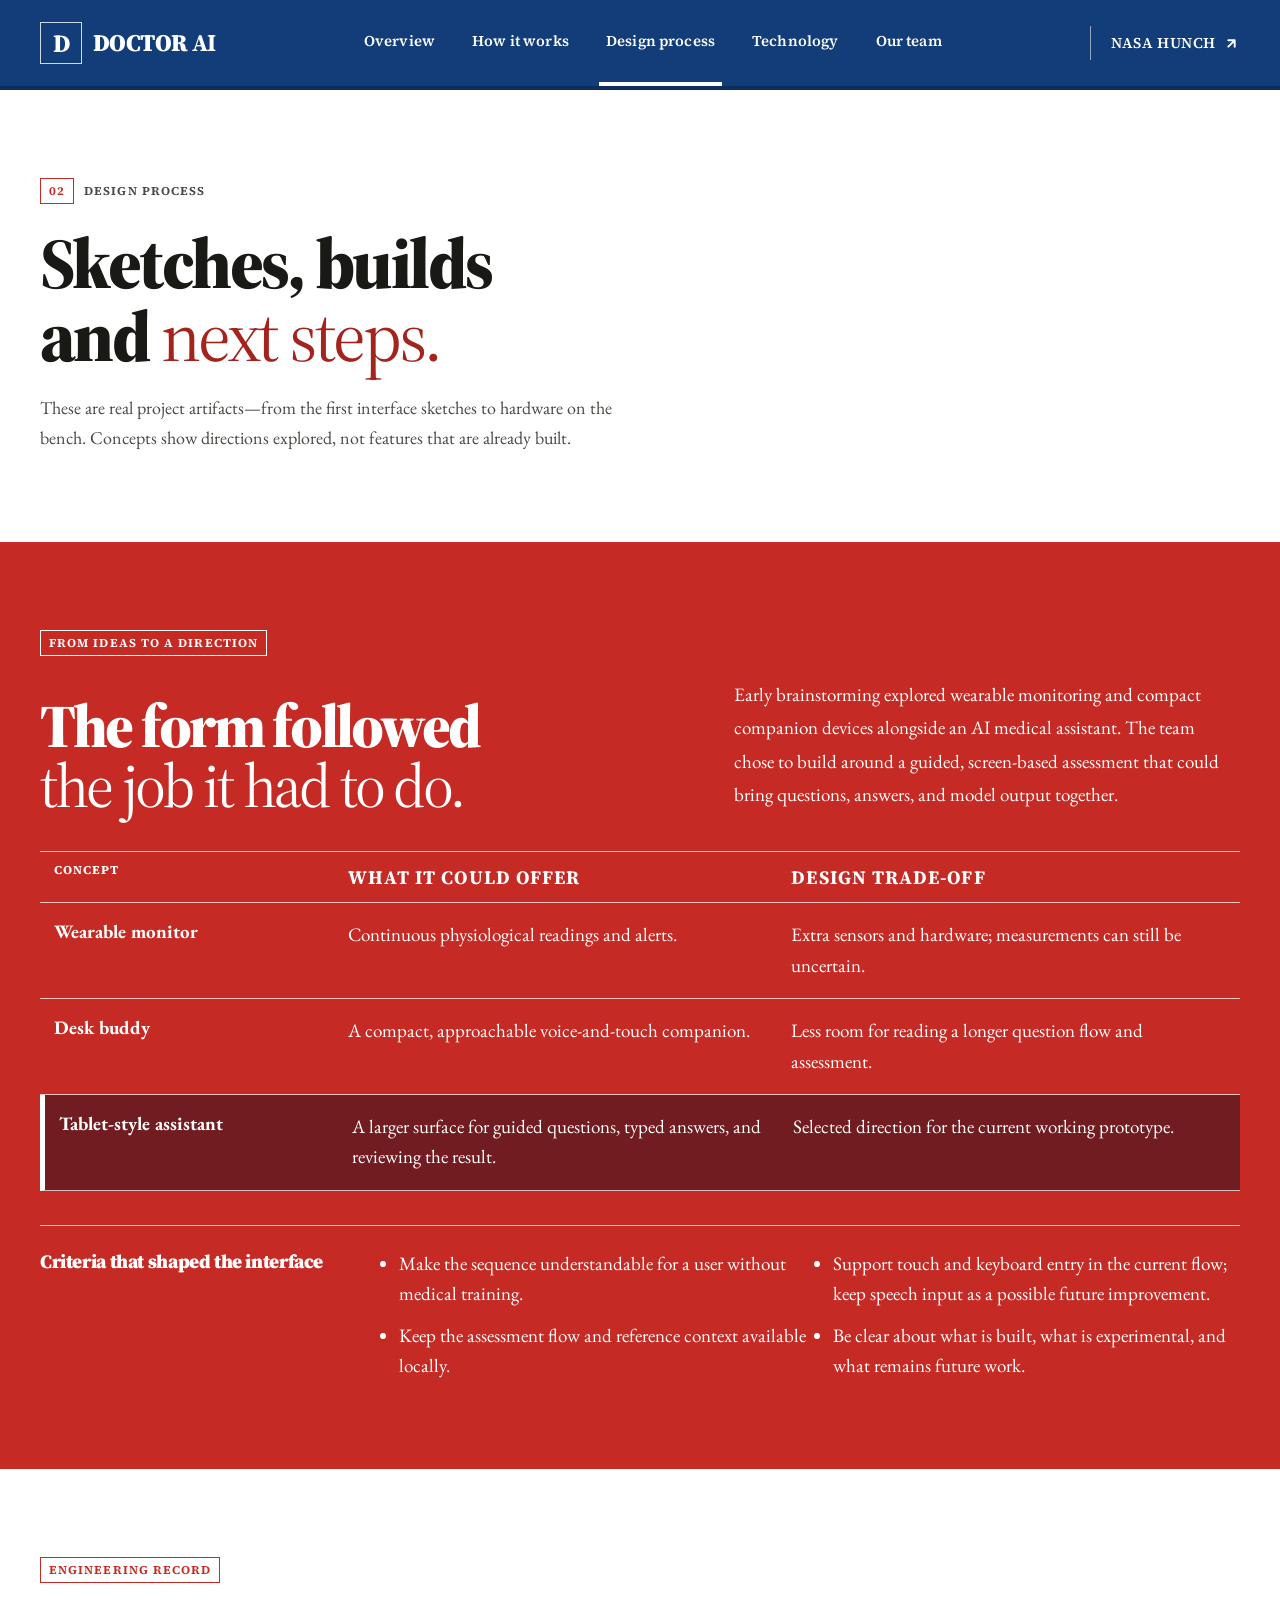
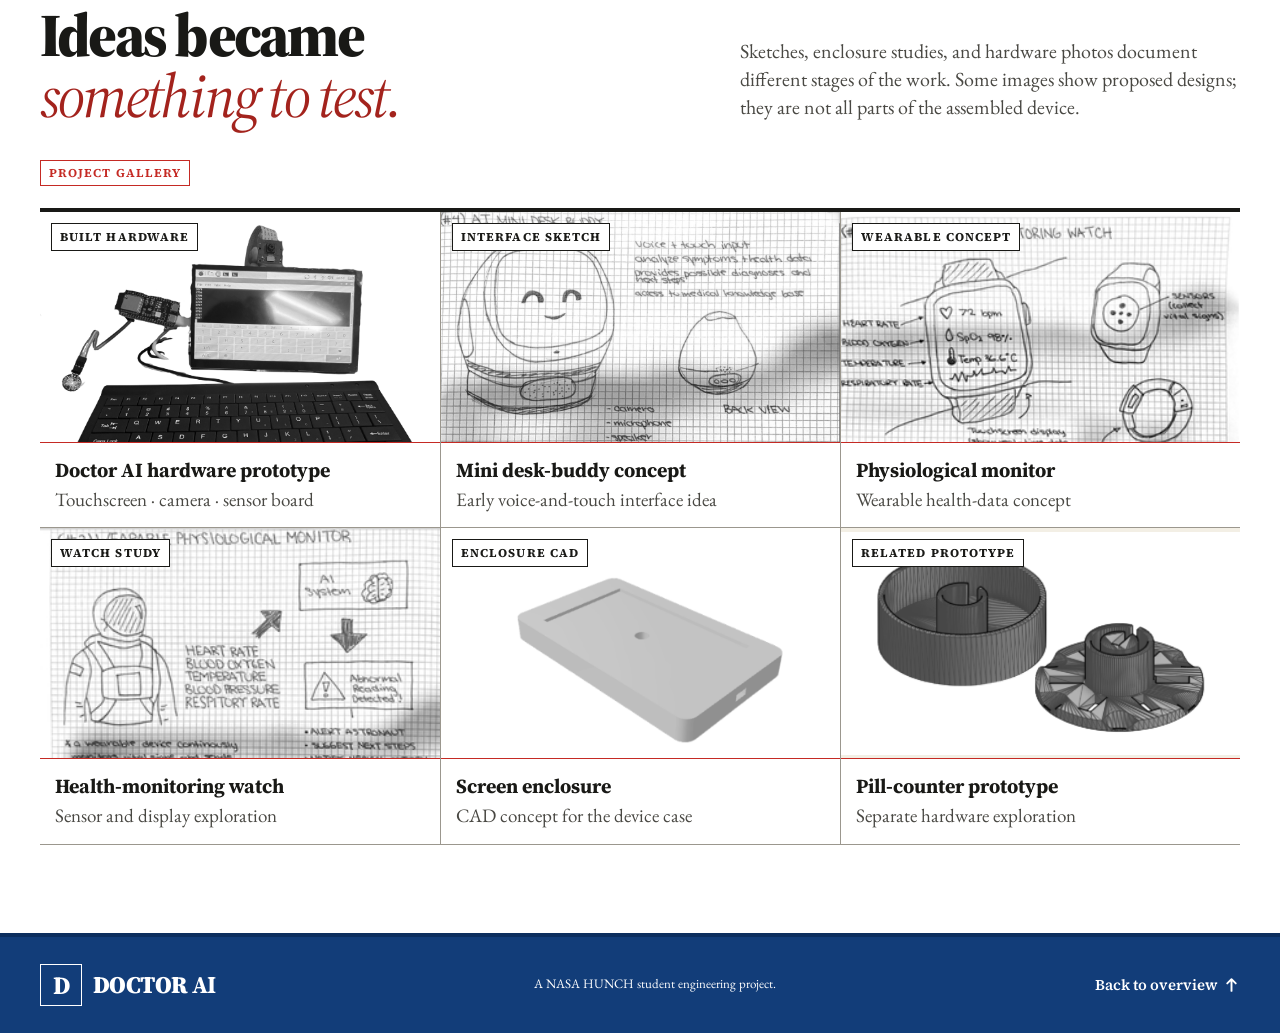
==== website/design-process.html @ 5c80fc81 "Apply newsprint visual style" ====
<!doctype html>
<html lang="en">
  <head>
    <meta charset="utf-8" />
    <meta name="viewport" content="width=device-width, initial-scale=1" />
    <meta name="description" content="See Doctor AI's sketches, working hardware, CAD studies, and project development process." />
    <meta name="theme-color" content="#123d79" />
    <title>Design Process | Doctor AI</title>
    <link rel="preconnect" href="https://fonts.googleapis.com" />
    <link rel="preconnect" href="https://fonts.gstatic.com" crossorigin />
    <link href="https://fonts.googleapis.com/css2?family=EB+Garamond:ital,wght@0,400;0,500;0,600;0,700;1,400;1,500&family=Source+Serif+4:wght@400;500;600;700;800;900&display=swap" rel="stylesheet" />
    <link rel="stylesheet" href="styles.css?v=9" />
    <script src="script.js" defer></script>
  </head>
  <body>
    <a class="skip-link" href="#main">Skip to content</a>
    <header class="site-header">
      <a class="wordmark" href="index.html#top" aria-label="Doctor AI home"><span class="wordmark-mark" aria-hidden="true">D</span><span>DOCTOR <b>AI</b></span></a>
      <button class="menu-toggle" type="button" aria-expanded="false" aria-controls="site-nav"><span class="sr-only">Toggle navigation</span><svg aria-hidden="true" viewBox="0 0 24 24" focusable="false"><path d="M4 7h16M4 17h16" /></svg></button>
      <nav class="site-nav" id="site-nav" aria-label="Project pages">
        <a href="index.html">Overview</a><a href="how-it-works.html">How it works</a><a href="design-process.html" aria-current="page">Design process</a><a href="technology.html">Technology</a><a href="team.html">Our team</a>
      </nav>
      <a class="header-link" href="index.html#project">NASA HUNCH <svg class="icon" aria-hidden="true" viewBox="0 0 16 16" focusable="false"><path d="M5 11 11 5M5 5h6v6" /></svg></a>
    </header>
    <main id="main">
      <section class="page-lead section-pad" id="top">
        <div class="section-wrap">
          <div class="section-label"><span>02</span> DESIGN PROCESS</div>
          <h1>Sketches, builds<br />and <em>next steps.</em></h1>
          <p>These are real project artifacts—from the first interface sketches to hardware on the bench. Concepts show directions explored, not features that are already built.</p>
        </div>
      </section>
      <section class="design-decisions section-pad" aria-labelledby="design-decisions-title">
        <div class="section-wrap">
          <div class="section-label"><span>FROM IDEAS TO A DIRECTION</span></div>
          <div class="design-decisions-heading">
            <h2 id="design-decisions-title">The form followed<br /><em>the job it had to do.</em></h2>
            <p>Early brainstorming explored wearable monitoring and compact companion devices alongside an AI medical assistant. The team chose to build around a guided, screen-based assessment that could bring questions, answers, and model output together.</p>
          </div>
          <div class="concept-ledger" aria-label="Concepts considered">
            <div class="concept-row concept-header"><span>CONCEPT</span><span>WHAT IT COULD OFFER</span><span>DESIGN TRADE-OFF</span></div>
            <div class="concept-row"><b>Wearable monitor</b><span>Continuous physiological readings and alerts.</span><span>Extra sensors and hardware; measurements can still be uncertain.</span></div>
            <div class="concept-row"><b>Desk buddy</b><span>A compact, approachable voice-and-touch companion.</span><span>Less room for reading a longer question flow and assessment.</span></div>
            <div class="concept-row concept-selected"><b>Tablet-style assistant</b><span>A larger surface for guided questions, typed answers, and reviewing the result.</span><span>Selected direction for the current working prototype.</span></div>
          </div>
          <div class="design-brief">
            <h3>Criteria that shaped the interface</h3>
            <ul>
              <li>Make the sequence understandable for a user without medical training.</li>
              <li>Support touch and keyboard entry in the current flow; keep speech input as a possible future improvement.</li>
              <li>Keep the assessment flow and reference context available locally.</li>
              <li>Be clear about what is built, what is experimental, and what remains future work.</li>
            </ul>
          </div>
        </div>
      </section>
      <section class="process section-pad" id="process">
        <div class="section-wrap">
          <div class="process-heading">
            <div>
              <div class="section-label"><span>ENGINEERING RECORD</span></div>
              <h2>Ideas became<br /><em>something to test.</em></h2>
            </div>
            <p>Sketches, enclosure studies, and hardware photos document different stages of the work. Some images show proposed designs; they are not all parts of the assembled device.</p>
          </div>
          <div class="section-label"><span>PROJECT GALLERY</span></div>
          <div class="project-gallery">
            <figure class="gallery-feature"><div class="gallery-image"><img src="assets/doctorai%20prototype.png" alt="Doctor AI prototype assembled from a touchscreen, keyboard, camera, and sensor board" loading="lazy" /><span class="gallery-kind">BUILT HARDWARE</span></div><figcaption><b>Doctor AI hardware prototype</b><span>Touchscreen · camera · sensor board</span></figcaption></figure>
            <figure><div class="gallery-image"><img src="assets/brainstorming1.png" alt="Hand-drawn mini desk buddy concept with a screen, voice and touch input, and health-data notes" loading="lazy" /><span class="gallery-kind">INTERFACE SKETCH</span></div><figcaption><b>Mini desk-buddy concept</b><span>Early voice-and-touch interface idea</span></figcaption></figure>
            <figure><div class="gallery-image"><img src="assets/brainstorming2.png" alt="Hand-drawn wearable physiological monitor concept with an AI system and health readings" loading="lazy" /><span class="gallery-kind">WEARABLE CONCEPT</span></div><figcaption><b>Physiological monitor</b><span>Wearable health-data concept</span></figcaption></figure>
            <figure><div class="gallery-image"><img src="assets/brainstorming3.png" alt="Hand-drawn watch concept annotated with health sensors and readings" loading="lazy" /><span class="gallery-kind">WATCH STUDY</span></div><figcaption><b>Health-monitoring watch</b><span>Sensor and display exploration</span></figcaption></figure>
            <figure><div class="gallery-image"><img src="assets/screencasecad.png" alt="CAD render of a proposed turquoise enclosure for a touchscreen device" loading="lazy" /><span class="gallery-kind">ENCLOSURE CAD</span></div><figcaption><b>Screen enclosure</b><span>CAD concept for the device case</span></figcaption></figure>
            <figure><div class="gallery-image"><img src="assets/pillcounter%20prototype.png" alt="CAD render of two parts for a separate pill-counter prototype" loading="lazy" /><span class="gallery-kind">RELATED PROTOTYPE</span></div><figcaption><b>Pill-counter prototype</b><span>Separate hardware exploration</span></figcaption></figure>
          </div>
        </div>
      </section>
    </main>
    <footer class="site-footer">
      <a class="wordmark" href="index.html#top"><span class="wordmark-mark" aria-hidden="true">D</span><span>DOCTOR <b>AI</b></span></a><p>A NASA HUNCH student engineering project.</p><a href="index.html#top">Back to overview <svg class="icon" aria-hidden="true" viewBox="0 0 16 16" focusable="false"><path d="M8 14V3m-4 4 4-4 4 4" /></svg></a>
    </footer>
  </body>
</html>
---- website/styles.css ----
:root {
  color-scheme: light;
  --navy: #192252;
  --blue: #286d9f;
  --blue-bright: #347fa9;
  --sky: #dce7ed;
  --sky-light: #e7eef2;
  --paper: #f1efe8;
  --surface: #ebe9e1;
  --ink: #182449;
  --muted: #4d6072;
  --line: #c8d0d4;
  --red: #b52f37;
  --burgundy: #70242a;
  --serif: "Iowan Old Style", "Baskerville", "Palatino Linotype", Georgia, serif;
  --sans: "Avenir Next", "Gill Sans", "Trebuchet MS", sans-serif;
  --mono: "SFMono-Regular", Menlo, Consolas, monospace;
  --measure: 1120px;
  --content-measure: 68ch;
  --space-section: clamp(74px, 8.5vw, 108px);
}

* { box-sizing: border-box; }
html { scroll-behavior: smooth; scroll-padding-top: 78px; }
body {
  margin: 0;
  color: var(--ink);
  background: var(--paper);
  font-family: var(--sans);
  font-size: 16px;
  line-height: 1.65;
  -webkit-font-smoothing: antialiased;
}
::selection { color: var(--paper); background: var(--blue); }
a { color: inherit; text-decoration: none; }
button { color: inherit; font: inherit; }
a:focus-visible, button:focus-visible { outline: 3px solid var(--red); outline-offset: 4px; }
h1, h2, h3, p { margin-top: 0; }
h1, h2 { font-family: var(--serif); font-weight: 400; letter-spacing: -.035em; }
h2 em, h1 em { color: var(--blue); font-weight: 400; }
.section-wrap { width: min(var(--measure), calc(100% - 80px)); margin-inline: auto; }
.section-pad { padding-block: var(--space-section); }
.sr-only, .skip-link:not(:focus) {
  position: absolute;
  width: 1px;
  height: 1px;
  padding: 0;
  margin: -1px;
  overflow: hidden;
  clip: rect(0, 0, 0, 0);
  white-space: nowrap;
  border: 0;
}
.skip-link:focus {
  position: fixed;
  z-index: 50;
  top: 12px;
  left: 12px;
  padding: 10px 14px;
  color: var(--paper);
  background: var(--navy);
}

.site-header {
  position: sticky;
  z-index: 20;
  top: 0;
  display: flex;
  height: 72px;
  align-items: center;
  justify-content: space-between;
  padding-inline: max(40px, calc((100% - 1280px) / 2));
  border-bottom: 1px solid rgba(20, 59, 105, .12);
  background: rgba(241, 239, 232, .97);
}
.wordmark { display: inline-flex; align-items: center; gap: 9px; font-size: 12px; font-weight: 800; letter-spacing: .1em; white-space: nowrap; }
.wordmark-mark { display: grid; width: 30px; height: 30px; place-items: center; color: white; background: var(--blue); font: 17px var(--serif); }
.wordmark b { color: var(--blue); }
.site-nav { display: flex; align-items: center; gap: clamp(20px, 3vw, 38px); }
.site-nav a, .header-link { font-size: 14px; font-weight: 600; }
.site-nav a { color: var(--muted); transition: color .18s; }
.site-nav a:hover, .header-link:hover { color: var(--red); }
.header-link { display: inline-flex; align-items: center; gap: 7px; padding: 7px 0 7px 20px; border-left: 1px solid var(--line); color: var(--navy); letter-spacing: .04em; }
.icon { width: 17px; height: 17px; flex: 0 0 auto; fill: none; stroke: currentColor; stroke-linecap: round; stroke-linejoin: round; stroke-width: 1.7; }
.menu-toggle { display: none; }

.hero {
  position: relative;
  padding: 82px max(40px, calc((100% - var(--measure)) / 2)) 0;
  overflow: hidden;
  background-color: var(--sky-light);
  background-image: linear-gradient(rgba(25, 34, 82, .035) 1px, transparent 1px), linear-gradient(90deg, rgba(25, 34, 82, .035) 1px, transparent 1px);
  background-size: 44px 44px;
}
.hero::before {
  position: absolute;
  top: -180px;
  right: -120px;
  width: 590px;
  height: 590px;
  border: 1px solid rgba(51, 137, 208, .12);
  border-radius: 50%;
  content: "";
}
.hero-layout {
  position: relative;
  display: grid;
  grid-template-columns: 1.08fr .92fr;
  align-items: center;
  gap: clamp(40px, 5vw, 68px);
  max-width: var(--measure);
  min-height: 475px;
  margin: 0 auto;
}
.hero-copy { position: relative; z-index: 1; padding-block: 12px 34px; }
.eyebrow, .section-label {
  display: flex;
  align-items: center;
  gap: 10px;
  color: var(--blue);
  font: 11px var(--mono);
  letter-spacing: .06em;
}
.eyebrow { color: var(--navy); }
.eyebrow-mark { display: grid; width: 30px; height: 30px; flex: 0 0 auto; place-items: center; border: 1px solid rgba(25, 34, 82, .36); color: var(--red); background: rgba(241, 239, 232, .72); }
.eyebrow-mark svg { width: 17px; height: 17px; fill: none; stroke: currentColor; stroke-linecap: square; stroke-width: 1.3; }
.eyebrow-divider { color: var(--red); }
.hero h1 { margin: 29px 0 21px; color: var(--navy); font-size: clamp(54px, 5.2vw, 70px); line-height: .99; }
.hero h1 em { color: var(--blue-bright); }
.hero-description { max-width: 495px; margin-bottom: 0; color: #40566b; font-size: 17px; line-height: 1.8; }
.hero-actions { display: flex; align-items: center; gap: 24px; margin-top: 27px; }
.button {
  display: inline-flex;
  min-height: 46px;
  align-items: center;
  justify-content: center;
  gap: 22px;
  padding: 0 17px;
  font-size: 14px;
  font-weight: 700;
  transition: background .18s, color .18s, border-color .18s;
}
.button-primary { color: white; background: var(--blue); }
.button-primary:hover { background: var(--navy); }
.button-primary .icon { color: #ffdfe0; transition: transform .18s; }
.button-primary:hover .icon { transform: translateY(3px); }
.text-link { display: inline-flex; align-items: center; gap: 6px; color: var(--navy); font-size: 14px; font-weight: 700; }
.text-link .icon { color: var(--red); transition: transform .18s; }
.text-link:hover .icon { transform: translateX(3px); }
.hero-footnote { margin: 26px 0 0; color: #52677a; font-size: 12px; }
.hero-visual {
  position: relative;
  width: min(100%, 455px);
  aspect-ratio: 1 / .91;
  justify-self: end;
  overflow: hidden;
  border: 1px solid rgba(20, 59, 105, .15);
  background: var(--paper);
  box-shadow: 12px 12px 0 rgba(181, 47, 55, .12);
}
.hero-visual > img { display: block; width: 100%; height: 100%; object-fit: contain; }
.photo-caption { position: absolute; right: 0; bottom: 0; left: 0; display: flex; min-height: 40px; align-items: center; justify-content: space-between; gap: 12px; padding: 7px 12px; color: white; background: var(--burgundy); font: 11px var(--mono); letter-spacing: .06em; }
.hero-bottom { display: flex; max-width: var(--measure); min-height: 54px; align-items: center; justify-content: space-between; margin: 42px auto 0; border-top: 1px solid var(--line); color: #4f667a; font: 11px var(--mono); letter-spacing: .06em; }

.project { background: var(--paper); }
.section-label { margin-bottom: 25px; }
.section-label span { display: inline-grid; width: 30px; height: 25px; place-items: center; border: 1px solid rgba(181, 47, 55, .42); color: var(--red); font-weight: 700; }
.project-intro { display: grid; grid-template-columns: 1.06fr .74fr; align-items: start; gap: 75px; }
.project h2, .approach h2, .technology h2, .team h2 { margin: 0; color: var(--navy); font-size: clamp(38px, 4.3vw, 56px); line-height: 1.08; }
.project-copy { max-width: 460px; color: #40566b; font-size: 16px; line-height: 1.8; }
.project-copy p:last-child { margin-bottom: 0; }
.project-copy p + p { margin-top: 14px; }
.project-copy p:last-child { padding-left: 14px; border-left: 2px solid var(--red); color: var(--muted); font-size: 14px; }
.project-ribbon { display: grid; grid-template-columns: repeat(3, 1fr); margin-top: 57px; border-top: 1px solid var(--line); border-bottom: 1px solid var(--line); }
.project-ribbon > div { position: relative; min-height: 133px; padding: 22px 28px 17px 0; }
.project-ribbon > div + div { padding-left: 27px; border-left: 1px solid var(--line); }
.project-ribbon span { display: block; margin-bottom: 10px; color: var(--red); font: 12px var(--mono); }
.project-ribbon b { color: var(--navy); font-size: 17px; }
.project-ribbon p { margin: 4px 0 0; color: var(--muted); font-size: 14px; }

.approach { background: #e1e9ed; }
.approach-heading, .technology-heading { display: grid; grid-template-columns: 1fr .64fr; align-items: end; gap: 60px; margin-bottom: 42px; }
.approach-heading > p, .technology-heading > p { max-width: 425px; margin: 0 0 5px; color: var(--muted); font-size: 16px; line-height: 1.8; }
.steps { margin: 0; padding: 0; border-top: 1px solid var(--line); list-style: none; }
.steps li { display: grid; grid-template-columns: 72px 1fr; gap: 16px; padding: 23px 10px 22px 0; border-bottom: 1px solid var(--line); }
.step-number { padding-top: 2px; color: var(--red); font: 12px var(--mono); }
.steps h3 { margin: 0 0 4px; color: var(--navy); font-size: 19px; font-weight: 700; }
.steps p { max-width: 710px; margin: 0; color: #435b70; font-size: 15px; line-height: 1.7; }
.ai-note { display: flex; max-width: 780px; align-items: flex-start; gap: 12px; margin: 24px 0 0; color: #40566b; font-size: 14px; }
.ai-note-icon { width: 21px; height: 21px; color: var(--red); }

.process { background: #e9e9e2; }
.process-heading, .technology-heading { display: grid; grid-template-columns: 1fr .64fr; align-items: end; gap: 60px; margin-bottom: 36px; }
.process-heading h2 { margin: 0; color: var(--navy); font-size: clamp(38px, 4.3vw, 56px); line-height: 1.08; }
.process-heading > p { max-width: 425px; margin: 0 0 5px; color: var(--muted); font-size: 16px; line-height: 1.8; }
.project-gallery { display: grid; grid-template-columns: repeat(3, minmax(0, 1fr)); gap: 20px; }
.project-gallery figure { min-width: 0; margin: 0; overflow: hidden; border: 1px solid var(--line); background: #f2f0e9; transition: transform .2s ease, box-shadow .2s ease; }
.project-gallery figure:hover { transform: translateY(-3px); box-shadow: 0 10px 24px rgba(25, 34, 82, .1); }
.project-gallery figure:first-child { grid-column: span 2; }
.gallery-image { position: relative; display: grid; height: 210px; place-items: center; overflow: hidden; background: #f2f0e9; }
.project-gallery figure:first-child .gallery-image { height: 270px; }
.project-gallery img { display: block; width: 100%; height: 100%; object-fit: contain; }
.gallery-kind { position: absolute; top: 12px; left: 12px; padding: 5px 8px; color: white; background: var(--burgundy); font: 10px var(--mono); letter-spacing: .06em; }
.project-gallery figcaption { display: flex; min-height: 68px; flex-direction: column; justify-content: center; gap: 2px; padding: 10px 14px; border-top: 3px solid var(--red); }
.project-gallery figcaption b { color: var(--navy); font-size: 15px; }
.project-gallery figcaption span { color: var(--muted); font-size: 13px; line-height: 1.5; }

.technology { color: white; background: var(--navy); }
.technology .section-label { color: #c5def1; }
.technology .section-label span { color: #ff9b9e; }
.technology h2 { color: white; }
.technology h2 em { color: #91cafa; }
.technology-heading > p { color: #d1dfeb; }
.technology-list { border-top: 1px solid rgba(220, 238, 250, .3); }
.technology-row { display: grid; grid-template-columns: .8fr 1.3fr .52fr; align-items: center; gap: 25px; min-height: 59px; padding: 10px 0; border-bottom: 1px solid rgba(220, 238, 250, .22); }
.technology-row b { color: #fff; font-size: 16px; }
.technology-row span { color: #d0dfeb; font-size: 14px; }
.technology-row small { justify-self: end; color: #a9d6f6; font: 11px var(--mono); letter-spacing: .06em; }
.technology-row:last-child small { color: #ffb8ba; }
.hardware-note { display: flex; max-width: 760px; align-items: center; gap: 15px; margin-top: 27px; }
.hardware-icon { display: grid; width: 38px; height: 38px; flex: 0 0 auto; place-items: center; border: 1px solid rgba(255, 255, 255, .36); color: #ffb8ba; }
.hardware-icon .icon { width: 22px; height: 22px; }
.hardware-note p { margin: 0; color: #c7d7e4; font-size: 14px; line-height: 1.7; }
.hardware-note b { color: white; }

.team { background: #e7e4db; }
.team-layout { display: grid; grid-template-columns: .9fr 1fr; align-items: start; gap: 90px; }
.team h2 { margin-bottom: 18px; }
.team-description { max-width: 405px; margin: 0; color: var(--muted); font-size: 16px; line-height: 1.8; }
.team-details { border-top: 1px solid var(--line); }
.team-details > div { display: grid; grid-template-columns: 125px 1fr; gap: 14px; padding: 15px 0; border-bottom: 1px solid var(--line); }
.team-details span { color: var(--blue); font: 11px var(--mono); letter-spacing: .05em; }
.team-details b { color: var(--navy); font-size: 15px; line-height: 1.7; }

.site-footer { display: flex; min-height: 84px; align-items: center; justify-content: space-between; gap: 20px; padding: 16px max(40px, calc((100% - 1280px) / 2)); color: white; background: #102f54; }
.site-footer .wordmark-mark { color: var(--navy); background: white; }
.site-footer .wordmark b { color: #9ed1f5; }
.site-footer p { margin: 0; color: #cad9e6; font-size: 13px; }
.site-footer > a:last-child { display: inline-flex; align-items: center; gap: 5px; color: white; font-size: 13px; }
.site-footer > a:last-child:hover { color: #ffb8ba; }
.menu-toggle svg { width: 21px; height: 21px; fill: none; stroke: currentColor; stroke-linecap: round; stroke-width: 1.6; }
.menu-toggle svg path { transition: transform .18s; transform-box: fill-box; transform-origin: center; }
.menu-toggle[aria-expanded="true"] svg path:first-of-type { transform: translateY(5px) rotate(45deg); }
.menu-toggle[aria-expanded="true"] svg path:last-of-type { transform: translateY(-5px) rotate(-45deg); }

@media (max-width: 900px) {
  .site-header { padding-inline: 26px; }
  .site-nav { gap: 18px; }
  .hero { padding-inline: 32px; }
  .hero-layout { grid-template-columns: 1fr .82fr; gap: 30px; }
  .hero h1 { font-size: clamp(52px, 7vw, 67px); }
  .hero-visual { width: 100%; }
  .project-intro { gap: 38px; }
  .process-heading { gap: 35px; }
  .project-gallery { grid-template-columns: repeat(2, minmax(0, 1fr)); gap: 16px; }
  .project-gallery figure:first-child { grid-column: span 2; }
  .team-layout { gap: 45px; }
}

@media (max-width: 680px) {
  html { scroll-padding-top: 66px; }
  .section-wrap { width: calc(100% - 40px); }
  .section-pad { padding-block: 64px; }
  .site-header { height: 64px; padding-inline: 20px; }
  .wordmark-mark { width: 28px; height: 28px; }
  .menu-toggle { display: flex; width: 42px; height: 42px; align-items: center; justify-content: center; border: 1px solid var(--line); background: var(--paper); cursor: pointer; }
  .site-nav { position: absolute; top: 63px; right: 0; left: 0; display: none; align-items: stretch; gap: 0; padding: 8px 20px 14px; border-bottom: 1px solid var(--line); background: var(--paper); }
  .site-nav.is-open { display: flex; flex-direction: column; }
  .site-nav a { padding: 12px 0; border-bottom: 1px solid var(--line); font-size: 15px; }
  .site-nav a:last-child { border-bottom: 0; }
  .header-link { display: none; }
  .hero { padding: 46px 20px 0; }
  .hero-layout { grid-template-columns: 1fr; gap: 30px; min-height: 0; }
  .hero-copy { padding: 0; }
  .eyebrow { gap: 8px; font-size: 11px; }
  .eyebrow-mark { width: 28px; height: 28px; }
  .hero h1 { margin: 22px 0 16px; font-size: clamp(44px, 11.6vw, 61px); }
  .hero-description { max-width: 520px; font-size: 16px; }
  .hero-actions { flex-wrap: wrap; gap: 12px 18px; margin-top: 21px; }
  .button { min-height: 46px; gap: 13px; padding-inline: 14px; font-size: 13px; }
  .text-link { font-size: 13px; }
  .hero-footnote { margin-top: 18px; font-size: 12px; }
  .hero-visual { width: min(100%, 430px); justify-self: center; }
  .hero-bottom { min-height: 54px; flex-wrap: wrap; justify-content: space-between; gap: 6px 12px; margin-top: 25px; padding-block: 12px; font-size: 11px; }
  .hero-bottom span:nth-child(2) { order: 3; width: 100%; }
  .section-label { margin-bottom: 18px; font-size: 11px; }
  .project-intro, .approach-heading, .process-heading, .technology-heading, .team-layout { grid-template-columns: 1fr; gap: 21px; }
  .project h2, .approach h2, .technology h2, .team h2 { font-size: clamp(38px, 9vw, 49px); }
  .project-copy { font-size: 15px; }
  .project-copy p:last-child { font-size: 14px; }
  .project-ribbon { grid-template-columns: 1fr; margin-top: 30px; }
  .project-ribbon > div, .project-ribbon > div + div { min-height: 0; padding: 14px 0; border-left: 0; }
  .project-ribbon > div + div { border-top: 1px solid var(--line); }
  .project-ribbon span { display: inline-block; width: 34px; margin: 0; vertical-align: middle; }
  .project-ribbon b { font-size: 16px; }
  .project-ribbon p { padding-left: 34px; font-size: 14px; }
  .approach-heading, .technology-heading { gap: 12px; margin-bottom: 25px; }
  .process-heading { gap: 12px; margin-bottom: 25px; }
  .project-gallery { grid-template-columns: 1fr; gap: 15px; }
  .project-gallery figure:first-child { grid-column: auto; }
  .gallery-image, .project-gallery figure:first-child .gallery-image { height: auto; min-height: 180px; max-height: 275px; }
  .project-gallery img { height: auto; min-height: 180px; max-height: 275px; }
  .project-gallery figcaption { min-height: 64px; }
  .project-gallery figcaption b { font-size: 14px; }
  .project-gallery figcaption span { font-size: 12px; }
  .gallery-kind { top: 9px; left: 9px; font-size: 9px; }
  .approach-heading > p, .technology-heading > p { font-size: 15px; }
  .steps li { grid-template-columns: 39px 1fr; gap: 10px; padding-block: 17px; }
  .steps h3 { font-size: 17px; }
  .steps p { font-size: 14px; }
  .ai-note { font-size: 13px; }
  .technology-row { grid-template-columns: 1fr auto; gap: 4px 12px; min-height: 0; padding-block: 12px; }
  .technology-row b { font-size: 15px; }
  .technology-row span { grid-row: 2; font-size: 13px; }
  .technology-row small { grid-column: 2; grid-row: 1; font-size: 11px; }
  .hardware-note { align-items: flex-start; gap: 11px; }
  .hardware-note p { font-size: 13px; }
  .team-layout { gap: 27px; }
  .team-details > div { grid-template-columns: 95px 1fr; gap: 9px; padding-block: 13px; }
  .team-details span { font-size: 11px; }
  .team-details b { font-size: 14px; }
  .site-footer { min-height: 0; flex-wrap: wrap; gap: 12px; padding: 19px 20px; }
  .site-footer p { order: 3; width: 100%; font-size: 12px; }
  .site-footer > a:last-child { font-size: 12px; }
}

@media (prefers-reduced-motion: reduce) {
  *, *::before, *::after {
    scroll-behavior: auto !important;
    animation-duration: .01ms !important;
    animation-iteration-count: 1 !important;
    transition-duration: .01ms !important;
  }
}

/* Applied design-system layer: quiet surfaces, real project evidence, clear status. */
:root {
  --dp-color-ground: #fcfcfd;
  --dp-color-ink: #16191f;
  --dp-color-ink-secondary: #454c58;
  --dp-color-ground-muted: #f3f4f6;
  --dp-color-rule: #dde0e6;
  --dp-color-accent: #074ce0;
  --dp-color-field: #16191f;
  --dp-color-on-field: #fcfcfd;
  --dp-color-on-field-secondary: #d0d4dd;
  --dp-color-panel: #ffffff;
  --dp-color-on-accent: #ffffff;
  --dp-typography-body: 16px;
  --dp-typography-interface: 15px;
  --dp-typography-small: 14px;
  --dp-typography-metadata: 13px;
  --dp-typography-label: 12px;
  --dp-typography-body-leading: 1.6;
  --dp-spacing-grid-gap: 24px;
  --dp-radius-panel: 12px;
  --dp-border-hairline: 1px;
  --dp-motion-interaction: 160ms;
  --dp-motion-easing: ease-out;
  --navy: var(--dp-color-ink);
  --blue: var(--dp-color-accent);
  --blue-bright: var(--dp-color-accent);
  --sky: var(--dp-color-ground-muted);
  --sky-light: var(--dp-color-ground);
  --paper: var(--dp-color-ground);
  --surface: var(--dp-color-panel);
  --ink: var(--dp-color-ink);
  --muted: var(--dp-color-ink-secondary);
  --line: var(--dp-color-rule);
  --red: var(--dp-color-accent);
  --burgundy: var(--dp-color-field);
  --serif: "Host Grotesk", "Avenir Next", "Gill Sans", sans-serif;
  --sans: "Instrument Sans", "Avenir Next", "Gill Sans", sans-serif;
  --content-measure: 68ch;
  --space-section: clamp(72px, 8vw, 104px);
}

html { scroll-padding-top: 80px; }
body {
  color: var(--dp-color-ink);
  background: var(--dp-color-ground);
  font-family: var(--sans);
  line-height: var(--dp-typography-body-leading);
}
h1, h2, h3 { font-family: var(--serif); font-weight: 600; letter-spacing: -.045em; }
h1 em, h2 em { color: var(--dp-color-accent); }
a:focus-visible, button:focus-visible { outline-color: var(--dp-color-accent); }
.section-wrap { width: min(var(--measure), calc(100% - 64px)); }
.section-pad { padding-block: var(--space-section); }

.site-header {
  padding-inline: max(32px, calc((100% - 1280px) / 2));
  border-color: var(--dp-color-rule);
  background: rgba(252, 252, 253, .96);
  backdrop-filter: blur(12px);
}
.wordmark-mark { border-radius: 7px; background: var(--dp-color-accent); font-family: var(--serif); }
.wordmark b { color: var(--dp-color-accent); }
.site-nav a { color: var(--dp-color-ink-secondary); }
.site-nav a:hover, .header-link:hover, .site-footer > a:last-child:hover { color: var(--dp-color-accent); }
.header-link { border-color: var(--dp-color-rule); color: var(--dp-color-ink); }

.hero {
  padding-top: clamp(54px, 7vw, 88px);
  background: var(--dp-color-ground);
  background-image: none;
}
.hero::before { display: none; }
.hero-layout {
  grid-template-columns: 1.45fr 1fr;
  gap: clamp(32px, 6vw, 80px);
  min-height: 0;
}
.hero-copy { padding-block: 12px 24px; }
.eyebrow, .section-label { color: var(--dp-color-ink-secondary); }
.eyebrow { font: 600 var(--dp-typography-label) var(--sans); letter-spacing: .11em; }
.eyebrow-mark { border-color: var(--dp-color-rule); border-radius: 8px; color: var(--dp-color-accent); background: var(--dp-color-ground-muted); }
.eyebrow-divider { color: var(--dp-color-accent); }
.hero h1 {
  max-width: 720px;
  margin: 28px 0 20px;
  color: var(--dp-color-ink);
  font-size: clamp(52px, 6.4vw, 78px);
  font-weight: 700;
  line-height: .98;
  letter-spacing: -.065em;
}
.hero h1 em { color: var(--dp-color-accent); font-style: normal; }
.hero-description { max-width: 60ch; color: var(--dp-color-ink-secondary); font-size: 18px; line-height: 1.65; }
.hero-actions { gap: 14px; margin-top: 26px; }
.button {
  min-height: 48px;
  gap: 14px;
  border: 1px solid transparent;
  border-radius: 8px;
  transition: transform var(--dp-motion-interaction) var(--dp-motion-easing), background var(--dp-motion-interaction) var(--dp-motion-easing), color var(--dp-motion-interaction) var(--dp-motion-easing), border-color var(--dp-motion-interaction) var(--dp-motion-easing);
}
.button:active { transform: translateY(1px); }
.button-primary { background: var(--dp-color-accent); }
.button-primary:hover { background: #063fbd; transform: translateY(-2px); }
.button-primary .icon { color: var(--dp-color-on-accent); }
.button-primary:hover .icon { transform: none; }
.text-link { min-height: 48px; padding: 0 15px; border: 1px solid var(--dp-color-rule); border-radius: 8px; color: var(--dp-color-ink); }
.text-link .icon { color: var(--dp-color-accent); }
.text-link:hover { border-color: var(--dp-color-accent); background: var(--dp-color-ground-muted); }
.text-link:hover .icon { transform: translateX(2px); }
.hero-footnote { color: var(--dp-color-ink-secondary); font-size: var(--dp-typography-small); }
.hero-visual {
  width: min(100%, 470px);
  aspect-ratio: 1 / .88;
  border: 1px solid var(--dp-color-rule);
  border-radius: var(--dp-radius-panel);
  background: var(--dp-color-panel);
  box-shadow: 0 12px 32px rgba(22, 25, 31, .08);
}
.hero-visual > img { object-fit: contain; }
.photo-caption { min-height: 42px; border-radius: 0 0 var(--dp-radius-panel) var(--dp-radius-panel); background: var(--dp-color-field); font: 600 var(--dp-typography-label) var(--sans); letter-spacing: .08em; }
.hero-bottom {
  min-height: 64px;
  margin-top: 38px;
  border-color: var(--dp-color-rule);
  color: var(--dp-color-ink-secondary);
  font: 600 var(--dp-typography-label) var(--sans);
  letter-spacing: .07em;
}

.project { background: var(--dp-color-ground); }
.section-label { gap: 9px; margin-bottom: 22px; font: 600 var(--dp-typography-label) var(--sans); letter-spacing: .1em; }
.section-label span { min-width: 30px; border-color: var(--dp-color-rule); border-radius: 6px; color: var(--dp-color-accent); font: 600 var(--dp-typography-label) var(--sans); }
.project-intro { grid-template-columns: 1.05fr .8fr; gap: clamp(32px, 6vw, 76px); }
.project h2, .approach h2, .technology h2, .team h2, .process-heading h2, .status h2 { color: var(--dp-color-ink); font-size: clamp(38px, 4.6vw, 58px); font-weight: 600; line-height: 1.04; letter-spacing: -.055em; }
.project-copy { max-width: var(--content-measure); color: var(--dp-color-ink-secondary); line-height: 1.72; }
.project-copy p:last-child { border-color: var(--dp-color-accent); color: var(--dp-color-ink-secondary); }
.project-ribbon { margin-top: 48px; border-color: var(--dp-color-rule); }
.project-ribbon > div + div { border-color: var(--dp-color-rule); }
.project-ribbon span { color: var(--dp-color-accent); }
.project-ribbon b { color: var(--dp-color-ink); }
.project-ribbon p { color: var(--dp-color-ink-secondary); }

.status { background: var(--dp-color-ground-muted); }
.status-heading { display: grid; grid-template-columns: 1.05fr .8fr; align-items: end; gap: clamp(32px, 6vw, 76px); margin-bottom: 30px; }
.status-heading .section-label span { padding-inline: 8px; }
.status-heading h2 { margin: 0; }
.status-heading > p { max-width: var(--content-measure); margin: 0 0 3px; color: var(--dp-color-ink-secondary); font-size: var(--dp-typography-body); line-height: 1.7; }
.status-grid { display: grid; grid-template-columns: repeat(3, minmax(0, 1fr)); gap: var(--dp-spacing-grid-gap); }
.status-card {
  min-height: 220px;
  padding: 24px;
  border: 1px solid var(--dp-color-rule);
  border-radius: var(--dp-radius-panel);
  background: var(--dp-color-panel);
  box-shadow: 0 8px 22px rgba(22, 25, 31, .045);
}
.status-tag { display: inline-flex; min-height: 28px; align-items: center; padding: 4px 10px; border: 1px solid #b7c9f4; border-radius: 999px; color: #0739a5; background: #edf2ff; font: 700 12px var(--sans); letter-spacing: .06em; }
.status-working { border-color: #a9c4dc; color: #164f7d; background: #eaf3f9; }
.status-next { border-color: var(--dp-color-rule); color: var(--dp-color-ink-secondary); background: var(--dp-color-panel); }
.status-card h3 { margin: 18px 0 7px; color: var(--dp-color-ink); font-size: 22px; line-height: 1.15; }
.status-card p { max-width: 38ch; margin: 0; color: var(--dp-color-ink-secondary); font-size: var(--dp-typography-small); line-height: 1.65; }

/* The guided workflow and its safety note form one focused dark passage. */
.approach { color: var(--dp-color-on-field); background: var(--dp-color-field); }
.approach .section-label { color: var(--dp-color-on-field-secondary); }
.approach .section-label span { border-color: rgba(208, 212, 221, .4); color: #9bb7ff; }
.approach h2 { color: var(--dp-color-on-field); }
.approach h2 em { color: #9bb7ff; }
.approach-heading { grid-template-columns: 1fr .8fr; gap: clamp(32px, 6vw, 76px); margin-bottom: 40px; }
.approach-heading > p { color: var(--dp-color-on-field-secondary); }
.urgent-path {
  margin-top: 30px;
  padding: 24px 26px;
  border: 1px solid rgba(208, 212, 221, .25);
  border-left: 4px solid #9bb7ff;
  border-radius: 10px;
  background: rgba(255, 255, 255, .055);
}
.urgent-path-label { margin-bottom: 10px; color: #b7c9ff; font: 700 11px var(--sans); letter-spacing: .1em; }
.urgent-path h3 { margin: 0 0 10px; color: var(--dp-color-on-field); font-family: var(--serif); font-size: clamp(22px, 2.7vw, 30px); font-weight: 600; line-height: 1.18; letter-spacing: -.035em; }
.urgent-path p { max-width: 76ch; margin: 0 0 10px; color: var(--dp-color-on-field-secondary); font-size: var(--dp-typography-small); line-height: 1.7; }
.urgent-path p:last-child { margin-bottom: 0; }
.urgent-path .urgent-path-caveat { margin-top: 14px; padding-top: 13px; border-top: 1px solid rgba(208, 212, 221, .22); color: var(--dp-color-on-field); }
.steps {
  position: relative;
  display: grid;
  grid-template-columns: repeat(4, minmax(0, 1fr));
  gap: 22px;
  border: 0;
}
.steps::before { position: absolute; top: 18px; right: 8%; left: 8%; height: 1px; background: rgba(208, 212, 221, .28); content: ""; }
.steps li { display: block; min-width: 0; padding: 0; border: 0; }
.step-number {
  position: relative;
  z-index: 1;
  display: grid;
  width: 38px;
  height: 38px;
  place-items: center;
  margin-bottom: 22px;
  border: 1px solid rgba(155, 183, 255, .65);
  border-radius: 50%;
  color: #b7c9ff;
  background: var(--dp-color-field);
  font: 600 var(--dp-typography-small) var(--sans);
}
.steps h3 { margin-bottom: 7px; color: var(--dp-color-on-field); font-family: var(--sans); font-size: 18px; font-weight: 600; letter-spacing: -.02em; }
.steps p { max-width: 33ch; color: var(--dp-color-on-field-secondary); font-size: var(--dp-typography-small); line-height: 1.65; }
.ai-note { max-width: none; align-items: center; margin-top: 34px; padding: 17px 18px; border: 1px solid rgba(208, 212, 221, .24); border-radius: 9px; color: var(--dp-color-on-field-secondary); background: rgba(255, 255, 255, .045); font-size: var(--dp-typography-small); }
.ai-note-icon { flex: 0 0 auto; color: #9bb7ff; }

.process { background: var(--dp-color-ground); }
.process-heading { grid-template-columns: 1fr .8fr; gap: clamp(32px, 6vw, 76px); margin-bottom: 32px; }
.process-heading h2 { color: var(--dp-color-ink); }
.process-heading > p { color: var(--dp-color-ink-secondary); }
.project-gallery { grid-template-columns: repeat(3, minmax(0, 1fr)); gap: var(--dp-spacing-grid-gap); }
.project-gallery figure, .project-gallery figure:first-child {
  grid-column: auto;
  border: 1px solid var(--dp-color-rule);
  border-radius: var(--dp-radius-panel);
  background: var(--dp-color-panel);
  box-shadow: 0 8px 22px rgba(22, 25, 31, .05);
  transition: transform var(--dp-motion-interaction) var(--dp-motion-easing), box-shadow var(--dp-motion-interaction) var(--dp-motion-easing);
}
.project-gallery figure:hover { transform: translateY(-3px); box-shadow: 0 14px 30px rgba(22, 25, 31, .11); }
.gallery-image, .project-gallery figure:first-child .gallery-image { height: 205px; background: #eef0f3; }
.project-gallery img { width: 100%; height: 100%; object-fit: contain; filter: grayscale(75%); transition: filter var(--dp-motion-interaction) var(--dp-motion-easing); }
.project-gallery figure:hover img { filter: grayscale(0%); }
.gallery-kind { top: 11px; left: 11px; padding: 5px 8px; border-radius: 5px; color: var(--dp-color-ink); background: rgba(255, 255, 255, .94); font: 700 10px var(--sans); letter-spacing: .08em; }
.project-gallery figcaption { min-height: 80px; padding: 13px 15px; border-top: 1px solid var(--dp-color-rule); }
.project-gallery figcaption b { color: var(--dp-color-ink); font-family: var(--sans); font-size: 15px; font-weight: 600; }
.project-gallery figcaption span { color: var(--dp-color-ink-secondary); font-size: var(--dp-typography-metadata); }

/* The engineering inventory is the second dark editorial passage. */
.technology { color: var(--dp-color-on-field); background: var(--dp-color-field); }
.technology .section-label { color: var(--dp-color-on-field-secondary); }
.technology .section-label span { border-color: rgba(208, 212, 221, .4); color: #9bb7ff; }
.technology h2 { color: var(--dp-color-on-field); }
.technology h2 em { color: #9bb7ff; }
.technology-heading { grid-template-columns: 1fr .8fr; gap: clamp(32px, 6vw, 76px); }
.technology-heading > p { color: var(--dp-color-on-field-secondary); }
.technology-list { border-color: rgba(208, 212, 221, .3); }
.technology-row { border-color: rgba(208, 212, 221, .2); }
.technology-row b { color: var(--dp-color-on-field); font-family: var(--sans); font-weight: 600; }
.technology-row span { color: var(--dp-color-on-field-secondary); }
.technology-row small, .technology-row:last-child small { color: #b7c9ff; }
.hardware-icon { border-color: rgba(208, 212, 221, .4); border-radius: 8px; color: #b7c9ff; }
.hardware-note p { color: var(--dp-color-on-field-secondary); }
.hardware-note b { color: var(--dp-color-on-field); }

.team { background: var(--dp-color-ground-muted); }
.team h2 { color: var(--dp-color-ink); }
.team-description { color: var(--dp-color-ink-secondary); }
.team-details { border-color: var(--dp-color-rule); }
.team-details > div { border-color: var(--dp-color-rule); }
.team-details span { color: var(--dp-color-accent); }
.team-details b { color: var(--dp-color-ink); }
.site-footer { background: var(--dp-color-field); }
.site-footer .wordmark-mark { color: var(--dp-color-field); background: var(--dp-color-on-field); }
.site-footer .wordmark b { color: #b7c9ff; }
.site-footer p { color: var(--dp-color-on-field-secondary); }

@media (max-width: 1050px) {
  .hero-layout { gap: 36px; }
  .project-intro, .status-heading, .approach-heading, .process-heading, .technology-heading { gap: 36px; }
  .status-grid { gap: 16px; }
  .status-card { padding: 21px; }
  .project-gallery { gap: 16px; }
}

@media (max-width: 760px) {
  html { scroll-padding-top: 70px; }
  .section-wrap { width: calc(100% - 48px); }
  .site-header { height: 66px; padding-inline: 24px; }
  .hero { padding-inline: 24px; }
  .hero-layout { grid-template-columns: 1fr; gap: 30px; }
  .hero-copy { padding: 0; }
  .hero h1 { max-width: 13ch; font-size: clamp(48px, 10vw, 68px); }
  .hero-visual { width: min(100%, 520px); justify-self: start; }
  .hero-bottom { flex-wrap: wrap; justify-content: flex-start; gap: 8px 22px; padding-block: 13px; }
  .hero-bottom span:nth-child(2) { order: initial; width: auto; }
  .project-intro, .status-heading, .approach-heading, .process-heading, .technology-heading, .team-layout { grid-template-columns: 1fr; gap: 18px; }
  .status-heading { margin-bottom: 24px; }
  .status-grid { grid-template-columns: repeat(2, minmax(0, 1fr)); }
  .status-card { min-height: 0; }
  .steps { grid-template-columns: repeat(2, minmax(0, 1fr)); row-gap: 30px; }
  .steps::before { display: none; }
  .urgent-path { padding: 21px; }
  .step-number { margin-bottom: 15px; }
  .project-gallery { grid-template-columns: repeat(2, minmax(0, 1fr)); }
  .gallery-image, .project-gallery figure:first-child .gallery-image { height: 185px; }
  .team-layout { gap: 28px; }
}

@media (max-width: 480px) {
  .section-wrap { width: calc(100% - 40px); }
  .site-header { padding-inline: 20px; }
  .hero { padding: 42px 20px 0; }
  .hero h1 { font-size: clamp(45px, 11.8vw, 58px); }
  .hero-description { font-size: 16px; }
  .hero-actions { align-items: stretch; }
  .hero-actions .button { width: 100%; }
  .text-link { justify-content: center; }
  .hero-bottom { font-size: 10px; }
  .status-grid, .steps, .project-gallery { grid-template-columns: 1fr; }
  .status-card { padding: 21px; }
  .steps li { display: block; }
  .urgent-path { margin-top: 24px; padding: 18px; }
  .urgent-path h3 { font-size: 23px; }
  .project-gallery figcaption { min-height: 72px; }
  .technology-row { grid-template-columns: 1fr auto; }
  .site-footer { display: grid; grid-template-columns: 1fr 1fr; align-items: center; padding-inline: 20px; }
  .site-footer .wordmark { grid-column: 1; }
  .site-footer > a:last-child { grid-column: 2; justify-self: end; }
  .site-footer p { grid-column: 1 / -1; order: initial; }
}

.site-nav {
  height: 100%;
  gap: clamp(8px, 1.25vw, 18px);
}
.site-nav a {
  display: inline-flex;
  height: 100%;
  align-items: center;
  padding-inline: 7px;
  border-bottom: 3px solid transparent;
  color: var(--dp-color-ink-secondary);
  font-size: 13px;
  white-space: nowrap;
}
.site-nav a[aria-current="page"] {
  border-bottom-color: var(--dp-color-accent);
  color: var(--dp-color-ink);
}
.site-nav a:hover { color: var(--dp-color-accent); }
.section-label span {
  width: auto;
  min-width: 30px;
  height: auto;
  min-height: 25px;
  padding-inline: 8px;
  white-space: nowrap;
}
.page-lead { background: var(--dp-color-ground-muted); }
.page-lead h1 {
  max-width: 14ch;
  margin: 0 0 20px;
  color: var(--dp-color-ink);
  font-size: clamp(48px, 6vw, 72px);
  line-height: 1.02;
}
.page-lead h1 em { color: var(--dp-color-accent); font-style: normal; }
.page-lead p {
  max-width: 66ch;
  margin: 0;
  color: var(--dp-color-ink-secondary);
  font-size: 18px;
  line-height: 1.7;
}

@media (max-width: 900px) {
  .site-header { padding-inline: 24px; }
  .site-nav { gap: 5px; }
  .site-nav a { padding-inline: 5px; font-size: 12px; }
}

@media (max-width: 760px) {
  .site-header { height: 66px; padding-inline: 24px; }
  .menu-toggle {
    display: flex;
    width: 42px;
    height: 42px;
    align-items: center;
    justify-content: center;
    border: 1px solid var(--dp-color-rule);
    border-radius: 7px;
    background: var(--dp-color-ground);
    cursor: pointer;
  }
  .header-link { display: none; }
  .site-nav {
    position: absolute;
    top: 65px;
    right: 0;
    left: 0;
    display: none;
    height: auto;
    flex-direction: column;
    align-items: stretch;
    gap: 0;
    padding: 8px 24px 14px;
    border-bottom: 1px solid var(--dp-color-rule);
    background: var(--dp-color-ground);
  }
  .site-nav.is-open { display: flex; }
  .site-nav a {
    height: auto;
    padding: 12px 10px;
    border-bottom: 1px solid var(--dp-color-rule);
    border-left: 3px solid transparent;
    font-size: 15px;
  }
  .site-nav a[aria-current="page"] {
    border-bottom-color: var(--dp-color-rule);
    border-left-color: var(--dp-color-accent);
    color: var(--dp-color-accent);
  }
}

@media (max-width: 480px) {
  .site-header { padding-inline: 20px; }
  .site-nav { padding-inline: 20px; }
  .page-lead h1 { font-size: clamp(43px, 11vw, 58px); }
  .page-lead p { font-size: 16px; }
}

.mission { background: var(--dp-color-ground-muted); }
.mission-layout, .design-decisions-heading, .review-layout {
  display: grid;
  grid-template-columns: 1fr .82fr;
  align-items: start;
  gap: clamp(32px, 6vw, 78px);
}
.mission-copy h2, .design-decisions h2, .review h2 {
  margin: 0 0 20px;
  color: var(--dp-color-ink);
  font-size: clamp(38px, 4.6vw, 58px);
  line-height: 1.04;
}
.mission-copy h2 em, .design-decisions h2 em, .review h2 em { color: var(--dp-color-accent); font-style: normal; }
.mission-copy p, .review-layout > div:first-child > p {
  max-width: 58ch;
  color: var(--dp-color-ink-secondary);
  font-size: var(--dp-typography-body);
  line-height: 1.75;
}
.mission-copy p:last-child, .review-layout > div:first-child > p:last-child { margin-bottom: 0; }
.mission-constraints { margin: 0; border-top: 1px solid var(--dp-color-rule); }
.mission-constraints > div { padding: 18px 0 16px; border-bottom: 1px solid var(--dp-color-rule); }
.mission-constraints dt { margin-bottom: 4px; color: var(--dp-color-accent); font-size: var(--dp-typography-interface); font-weight: 700; }
.mission-constraints dd { margin: 0; color: var(--dp-color-ink-secondary); font-size: var(--dp-typography-small); line-height: 1.65; }
.status-note {
  display: flex;
  align-items: flex-start;
  gap: 12px;
  margin-top: 24px;
  padding-top: 17px;
  border-top: 1px solid var(--dp-color-rule);
}
.status-note-mark { width: 20px; height: 20px; color: var(--dp-color-accent); }
.status-note p { max-width: 72ch; margin: 0; color: var(--dp-color-ink-secondary); font-size: var(--dp-typography-small); }
.status-note b { color: var(--dp-color-ink); }

.design-decisions { background: var(--dp-color-ground-muted); }
.design-decisions-heading { margin-bottom: 35px; align-items: end; }
.design-decisions-heading h2 { margin: 0; }
.design-decisions-heading > p { max-width: 55ch; margin: 0 0 5px; color: var(--dp-color-ink-secondary); line-height: 1.75; }
.concept-ledger { border-top: 1px solid var(--dp-color-rule); }
.concept-row {
  display: grid;
  grid-template-columns: .72fr 1.12fr 1.16fr;
  gap: 24px;
  align-items: start;
  padding: 17px 14px;
  border-bottom: 1px solid var(--dp-color-rule);
}
.concept-row b { color: var(--dp-color-ink); font-size: var(--dp-typography-interface); }
.concept-row > span:not(:first-child) { color: var(--dp-color-ink-secondary); font-size: var(--dp-typography-small); line-height: 1.6; }
.concept-header { padding-block: 10px; color: var(--dp-color-ink-secondary); font: 700 11px var(--sans); letter-spacing: .08em; }
.concept-selected { border-left: 3px solid var(--dp-color-accent); background: rgba(255, 255, 255, .7); }
.design-brief {
  display: grid;
  grid-template-columns: .72fr 1.95fr;
  gap: 24px;
  margin-top: 34px;
  padding-top: 23px;
  border-top: 1px solid var(--dp-color-rule);
}
.design-brief h3 { margin: 0; color: var(--dp-color-ink); font-size: 18px; letter-spacing: -.02em; }
.design-brief ul { display: grid; grid-template-columns: repeat(2, minmax(0, 1fr)); gap: 11px 26px; margin: 0; padding-left: 18px; color: var(--dp-color-ink-secondary); font-size: var(--dp-typography-small); line-height: 1.6; }
.design-brief li::marker { color: var(--dp-color-accent); }
.process-heading { margin-bottom: 34px; }
.process-heading h2 { margin: 0; }
.process-heading > p { max-width: 55ch; }

.intake-detail { margin: 46px 0 34px; padding-block: 30px 26px; border-top: 1px solid rgba(208, 212, 221, .24); border-bottom: 1px solid rgba(208, 212, 221, .24); }
.intake-detail > h3 { margin: 0 0 22px; color: var(--dp-color-on-field); font-size: clamp(23px, 2.8vw, 32px); }
.intake-columns { display: grid; grid-template-columns: repeat(3, minmax(0, 1fr)); gap: 26px; }
.intake-columns > div { padding-right: 18px; }
.intake-columns > div + div { padding-left: 24px; border-left: 1px solid rgba(208, 212, 221, .24); }
.intake-columns b { color: #b7c9ff; font-size: var(--dp-typography-interface); }
.intake-columns p { max-width: 36ch; margin: 8px 0 0; color: var(--dp-color-on-field-secondary); font-size: var(--dp-typography-small); line-height: 1.7; }
.assessment-detail {
  display: grid;
  grid-template-columns: .8fr 1.2fr;
  gap: clamp(26px, 5vw, 64px);
  align-items: start;
  margin-top: 32px;
}
.assessment-detail .section-label { margin-bottom: 14px; }
.assessment-detail h3 { max-width: 15ch; margin: 0; color: var(--dp-color-on-field); font-size: clamp(24px, 3vw, 34px); line-height: 1.15; }
.assessment-detail > p { margin: 0; color: var(--dp-color-on-field-secondary); font-size: var(--dp-typography-small); line-height: 1.75; }

.technology-heading { align-items: end; margin-bottom: 32px; }
.technology-heading h2 { margin: 0; color: var(--dp-color-on-field); font-size: clamp(38px, 4.6vw, 58px); line-height: 1.04; }
.build-flow {
  display: grid;
  grid-template-columns: repeat(3, minmax(0, 1fr));
  gap: 0;
  margin-bottom: 42px;
  border-top: 1px solid rgba(208, 212, 221, .32);
  border-bottom: 1px solid rgba(208, 212, 221, .32);
}
.build-flow > div { min-height: 150px; padding: 17px 24px 18px 0; }
.build-flow > div + div { padding-left: 24px; border-left: 1px solid rgba(208, 212, 221, .24); }
.build-flow > div > span { display: block; margin-bottom: 13px; color: #9bb7ff; font: 12px var(--mono); }
.build-flow b { color: var(--dp-color-on-field); font-size: 18px; }
.build-flow p { max-width: 35ch; margin: 5px 0 0; color: var(--dp-color-on-field-secondary); font-size: var(--dp-typography-small); line-height: 1.65; }
.hardware-inventory { margin-top: 48px; padding-top: 32px; border-top: 1px solid rgba(208, 212, 221, .28); }
.hardware-inventory h3 { margin: 0 0 9px; color: var(--dp-color-on-field); font-size: clamp(24px, 3vw, 34px); }
.hardware-intro { max-width: 66ch; margin: 0 0 23px; color: var(--dp-color-on-field-secondary); font-size: var(--dp-typography-small); line-height: 1.7; }
.hardware-items { display: grid; grid-template-columns: repeat(2, minmax(0, 1fr)); border-top: 1px solid rgba(208, 212, 221, .24); }
.hardware-items > div { display: grid; grid-template-columns: .72fr 1.28fr; gap: 18px; padding: 15px 18px 15px 0; border-bottom: 1px solid rgba(208, 212, 221, .2); }
.hardware-items > div:nth-child(even) { padding-left: 18px; border-left: 1px solid rgba(208, 212, 221, .2); }
.hardware-items b { color: var(--dp-color-on-field); font-size: var(--dp-typography-small); }
.hardware-items span { color: var(--dp-color-on-field-secondary); font-size: var(--dp-typography-metadata); line-height: 1.6; }

.review { background: var(--dp-color-ground-muted); }
.review-layout { grid-template-columns: .9fr 1.1fr; }
.review-list { border-top: 1px solid var(--dp-color-rule); }
.review-list h3 { margin: 0; padding: 18px 0 10px; color: var(--dp-color-ink); font-size: 18px; }
.review-list ol { margin: 0; padding: 0; list-style: none; }
.review-list li { display: grid; grid-template-columns: 36px 1fr; gap: 12px; padding: 14px 0; border-top: 1px solid var(--dp-color-rule); }
.review-list li > span { color: var(--dp-color-accent); font: 12px var(--mono); }
.review-list p { margin: 0; color: var(--dp-color-ink-secondary); font-size: var(--dp-typography-small); line-height: 1.65; }
.review-list b { color: var(--dp-color-ink); }

@media (max-width: 760px) {
  .mission-layout, .design-decisions-heading, .review-layout, .assessment-detail { grid-template-columns: 1fr; gap: 24px; }
  .mission-copy h2, .design-decisions h2, .review h2 { font-size: clamp(38px, 9vw, 50px); }
  .concept-row { grid-template-columns: 1fr 1fr; gap: 8px 16px; padding-inline: 10px; }
  .concept-row b { grid-column: 1 / -1; }
  .concept-header { display: none; }
  .design-brief { grid-template-columns: 1fr; gap: 14px; }
  .design-brief ul { gap: 10px 18px; }
  .intake-columns { grid-template-columns: 1fr; gap: 17px; }
  .intake-columns > div, .intake-columns > div + div { padding: 0; border: 0; }
  .intake-columns p { max-width: 60ch; }
  .build-flow { grid-template-columns: 1fr; }
  .build-flow > div { min-height: 0; padding: 15px 0; }
  .build-flow > div + div { padding-left: 0; border-top: 1px solid rgba(208, 212, 221, .24); border-left: 0; }
  .build-flow > div > span { display: inline-block; width: 34px; margin: 0; }
  .build-flow p { max-width: 60ch; margin-left: 34px; }
  .hardware-items { grid-template-columns: 1fr; }
  .hardware-items > div, .hardware-items > div:nth-child(even) { grid-template-columns: 1fr; gap: 4px; padding: 13px 0; border-left: 0; }
}

@media (max-width: 480px) {
  .design-brief ul { grid-template-columns: 1fr; }
  .concept-row { grid-template-columns: 1fr; }
  .concept-row > span:not(:first-child)::before { display: block; margin-bottom: 3px; color: var(--dp-color-ink); font-size: 10px; font-weight: 700; letter-spacing: .07em; }
  .concept-row > span:nth-child(2)::before { content: "POTENTIAL"; }
  .concept-row > span:nth-child(3)::before { content: "TRADE-OFF"; }
}

:root {
  --dp-color-ground: #f3efe5;
  --dp-color-ink: #191916;
  --dp-color-ink-secondary: #494843;
  --dp-color-ground-muted: #fff;
  --dp-color-rule: #9b978e;
  --dp-color-accent: #a3231d;
  --dp-color-field: #123d79;
  --dp-color-on-field: #fff;
  --dp-color-on-field-secondary: #f3efe5;
  --dp-color-panel: #fff;
  --dp-color-on-accent: #fff;
  --dp-typography-display: "Newsprint Display", "Source Serif 4", Georgia, serif;
  --dp-typography-reading: "Newsprint Reading", "EB Garamond", Georgia, serif;
  --dp-typography-body: 20px;
  --dp-typography-reading-compact: 19px;
  --dp-typography-label: 12px;
  --dp-typography-control: 15px;
  --dp-typography-label-weight: 650;
  --dp-typography-display-weight: 900;
  --dp-typography-body-leading: 1.3;
  --dp-typography-control-leading: 1.2;
  --dp-typography-label-tracking: .09em;
  --dp-spacing-column: 24px;
  --dp-spacing-story: 22px;
  --dp-radius-control: 0;
  --dp-border-hairline: 1px;
  --dp-border-section: 4px;
  --dp-border-focus: 2px;
  --dp-motion-transition: none;
  --newsprint-blue: #123d79;
  --newsprint-blue-deep: #0c2e5e;
  --newsprint-red-dark: #711c20;
  --newsprint-red-bright: #c52a24;
  --serif: var(--dp-typography-display);
  --sans: var(--dp-typography-reading);
  --navy: var(--newsprint-blue);
  --blue: var(--newsprint-blue);
  --blue-bright: var(--newsprint-blue);
  --sky: var(--dp-color-ground);
  --sky-light: var(--dp-color-ground);
  --paper: var(--dp-color-ground);
  --surface: var(--dp-color-ground-muted);
  --ink: var(--dp-color-ink);
  --muted: var(--dp-color-ink-secondary);
  --line: var(--dp-color-rule);
  --red: var(--newsprint-red-bright);
  --burgundy: var(--newsprint-red-dark);
  --space-section: clamp(56px, 7vw, 88px);
}

html { scroll-padding-top: 96px; }
body {
  color: var(--dp-color-ink);
  background: var(--dp-color-ground);
  font-family: var(--dp-typography-reading);
  font-size: var(--dp-typography-body);
  line-height: var(--dp-typography-body-leading);
}
h1, h2, h3, .wordmark, .site-nav a, .header-link, .button, .text-link {
  font-family: var(--dp-typography-display);
}
h1, h2, h3 {
  color: var(--dp-color-ink);
  font-weight: var(--dp-typography-display-weight);
  letter-spacing: -.035em;
}
p { line-height: var(--dp-typography-body-leading); }
a:focus-visible, button:focus-visible {
  outline: var(--dp-border-focus) solid var(--newsprint-red-bright);
  outline-offset: 4px;
}
.section-wrap { width: min(1200px, calc(100% - 80px)); }
.section-pad { padding-block: var(--space-section); }
.section-label {
  gap: 10px;
  color: var(--dp-color-ink-secondary);
  font: var(--dp-typography-label-weight) var(--dp-typography-label) var(--dp-typography-display);
  letter-spacing: var(--dp-typography-label-tracking);
}
.section-label span {
  min-width: 30px;
  min-height: 26px;
  padding: 3px 8px;
  border: var(--dp-border-hairline) solid currentColor;
  border-radius: 0;
  color: var(--newsprint-red-bright);
  font: inherit;
  white-space: nowrap;
}

.site-header {
  height: 90px;
  padding-inline: max(40px, calc((100% - 1280px) / 2));
  border-bottom: var(--dp-border-section) solid var(--newsprint-blue-deep);
  background: var(--newsprint-blue);
  color: #fff;
  backdrop-filter: none;
}
.wordmark { gap: 11px; color: #fff; font-size: 24px; font-weight: 900; letter-spacing: -.025em; }
.wordmark-mark {
  width: 42px;
  height: 42px;
  border: 1px solid rgba(255, 255, 255, .8);
  border-radius: 0;
  color: #fff;
  background: transparent;
  font: 800 25px var(--dp-typography-display);
}
.wordmark b, .site-footer .wordmark b { color: #fff; }
.site-nav { gap: clamp(12px, 1.8vw, 24px); }
.site-nav a, .header-link {
  color: #fff;
  font-size: var(--dp-typography-control);
  font-weight: 600;
}
.site-nav a {
  border-bottom: 4px solid transparent;
  letter-spacing: .01em;
}
.site-nav a[aria-current="page"] { border-bottom-color: #fff; color: #fff; }
.site-nav a:hover, .header-link:hover { color: #ffd7d2; }
.header-link { border-left-color: rgba(255, 255, 255, .55); }
.icon { stroke-width: 1.8; }
.menu-toggle {
  border: 1px solid #fff;
  border-radius: 0;
  color: #fff;
  background: transparent;
}

.hero {
  padding-top: clamp(54px, 7vw, 84px);
  background: var(--newsprint-blue);
  color: #fff;
}
.hero-layout {
  grid-template-columns: 3fr 1fr;
  gap: var(--dp-spacing-column);
  min-height: 420px;
}
.eyebrow, .hero .section-label { color: #fff; }
.eyebrow { font: var(--dp-typography-label-weight) var(--dp-typography-label) var(--dp-typography-display); letter-spacing: var(--dp-typography-label-tracking); }
.eyebrow-mark {
  width: 34px;
  height: 34px;
  border: 1px solid #fff;
  border-radius: 0;
  color: #fff;
  background: transparent;
}
.eyebrow-divider { color: #ffb5ae; }
.hero h1 {
  max-width: 13ch;
  margin: 24px 0 18px;
  color: #fff;
  font-size: clamp(60px, 7vw, 92px);
  font-weight: 900;
  line-height: .91;
  letter-spacing: -.055em;
}
.hero h1 em { color: #ffd7d2; font-style: italic; }
.hero-description {
  max-width: 58ch;
  color: #fff;
  font-family: var(--dp-typography-reading);
  font-size: var(--dp-typography-body);
  line-height: 1.4;
}
.hero-actions { gap: 12px; }
.button, .text-link {
  min-height: 46px;
  border: 1px solid #fff;
  border-radius: var(--dp-radius-control);
  color: #fff;
  background: transparent;
  font-size: var(--dp-typography-control);
  font-weight: 700;
  line-height: var(--dp-typography-control-leading);
  transition: var(--dp-motion-transition);
}
.button-primary { border-color: var(--newsprint-red-bright); background: var(--newsprint-red-bright); }
.button-primary:hover, .button-primary:focus-visible {
  border-color: #fff;
  color: var(--newsprint-blue-deep);
  background: #fff;
}
.text-link { padding-inline: 14px; }
.text-link:hover, .text-link:focus-visible {
  color: var(--newsprint-blue-deep);
  background: #fff;
}
.text-link .icon, .button-primary .icon { color: currentColor; }
.hero-footnote { margin-top: 20px; color: #e9e3d7; font-size: var(--dp-typography-reading-compact); }
.hero-visual {
  width: min(100%, 380px);
  aspect-ratio: 4 / 3;
  border: 1px solid #fff;
  border-radius: 0;
  background: #fff;
  box-shadow: none;
}
.hero-visual > img { object-fit: contain; filter: grayscale(100%); }
.photo-caption {
  min-height: 38px;
  border-radius: 0;
  background: var(--newsprint-red-dark);
  font: 650 var(--dp-typography-label) var(--dp-typography-display);
  letter-spacing: var(--dp-typography-label-tracking);
}
.hero-bottom {
  min-height: 58px;
  margin-top: 34px;
  border-color: rgba(255, 255, 255, .55);
  color: #fff;
  font: 650 var(--dp-typography-label) var(--dp-typography-display);
  letter-spacing: var(--dp-typography-label-tracking);
}

.project { background: var(--dp-color-ground-muted); }
.project .section-label, .project .section-label span { color: var(--newsprint-red-bright); }
.project h2, .approach h2, .technology h2, .team h2, .process-heading h2, .status h2,
.mission-copy h2, .design-decisions h2, .review h2 {
  font-size: clamp(40px, 4.8vw, 62px);
  font-weight: 900;
  letter-spacing: -.045em;
  line-height: .98;
}
.project h2 em, .team h2 em { color: var(--newsprint-red-bright); font-style: italic; }
.project-intro { grid-template-columns: 1.4fr .8fr; gap: var(--dp-spacing-column); }
.project-copy {
  color: var(--dp-color-ink-secondary);
  font-family: var(--dp-typography-reading);
  font-size: var(--dp-typography-body);
  line-height: 1.4;
}
.project-copy p:last-child {
  padding-left: 18px;
  border-left: 4px solid var(--newsprint-red-bright);
  color: var(--dp-color-ink-secondary);
  font-size: var(--dp-typography-reading-compact);
}
.project-ribbon {
  grid-template-columns: repeat(3, minmax(0, 1fr));
  margin-top: 36px;
  border-top: var(--dp-border-section) solid var(--dp-color-ink);
  border-bottom: 1px solid var(--dp-color-ink);
}
.project-ribbon > div { min-height: 120px; padding-right: var(--dp-spacing-column); }
.project-ribbon > div + div { padding-left: var(--dp-spacing-column); border-color: var(--dp-color-rule); }
.project-ribbon span { color: var(--newsprint-red-bright); }
.project-ribbon b { color: var(--dp-color-ink); font: 700 19px var(--dp-typography-display); }
.project-ribbon p { color: var(--dp-color-ink-secondary); font-size: var(--dp-typography-reading-compact); }

.mission {
  color: #fff;
  background: var(--newsprint-red-dark);
}
.mission .section-label, .mission .section-label span { color: #ffd7d2; }
.mission-copy h2, .mission-copy h2 em { color: #fff; }
.mission-copy h2 em { text-decoration: underline; text-decoration-color: var(--newsprint-red-bright); text-decoration-thickness: 4px; text-underline-offset: 5px; }
.mission-copy p, .mission-constraints dd { color: #fff; font-size: var(--dp-typography-body); line-height: 1.4; }
.mission-constraints { border-color: rgba(255, 255, 255, .7); }
.mission-constraints > div { border-color: rgba(255, 255, 255, .55); }
.mission-constraints dt { color: #ffd7d2; font: 700 19px var(--dp-typography-display); }

.status {
  color: #fff;
  background: var(--newsprint-red-bright);
}
.status .section-label, .status .section-label span { color: #fff; }
.status h2 { color: #fff; }
.status-heading > p { color: #fff; font-size: var(--dp-typography-body); line-height: 1.4; }
.status-grid { gap: 0; border-top: var(--dp-border-section) solid #fff; border-bottom: 1px solid #fff; }
.status-card {
  min-height: 0;
  padding: 22px 20px 20px 0;
  border: 0;
  border-radius: 0;
  background: transparent;
  box-shadow: none;
}
.status-card + .status-card { padding-left: 20px; border-left: 1px solid rgba(255, 255, 255, .75); }
.status-tag {
  min-height: 0;
  padding: 0 0 5px;
  border: 0;
  border-bottom: 1px solid #fff;
  border-radius: 0;
  color: #fff;
  background: transparent;
  font: 700 var(--dp-typography-label) var(--dp-typography-display);
  letter-spacing: var(--dp-typography-label-tracking);
}
.status-working, .status-next { border-color: #fff; color: #fff; background: transparent; }
.status-card h3 { margin: 17px 0 8px; color: #fff; font-size: 26px; line-height: 1; }
.status-card p { max-width: 42ch; color: #fff; font-size: var(--dp-typography-reading-compact); line-height: 1.4; }
.status-note { border-color: rgba(255, 255, 255, .75); }
.status-note-mark, .status-note b, .status-note p { color: #fff; }

.approach, .technology {
  color: #fff;
  background: var(--newsprint-blue);
}
.approach .section-label, .technology .section-label { color: #fff; }
.approach .section-label span, .technology .section-label span { border-color: #fff; color: #fff; }
.approach h2, .approach h2 em, .technology h2, .technology h2 em { color: #fff; }
.approach h2 em, .technology h2 em { text-decoration: underline; text-decoration-color: var(--newsprint-red-bright); text-decoration-thickness: 4px; text-underline-offset: 5px; }
.approach-heading, .technology-heading { grid-template-columns: 3fr 1fr; gap: var(--dp-spacing-column); }
.approach-heading > p, .technology-heading > p { color: #fff; font-size: var(--dp-typography-body); line-height: 1.4; }
.steps { gap: var(--dp-spacing-column); }
.steps::before { background: rgba(255, 255, 255, .6); }
.steps li { padding-top: 0; }
.step-number {
  width: 38px;
  height: 38px;
  margin-bottom: 18px;
  border: 1px solid #fff;
  border-radius: 0;
  color: #fff;
  background: var(--newsprint-blue);
  font: 700 var(--dp-typography-control) var(--dp-typography-display);
}
.steps h3 { color: #fff; font: 800 22px/1.1 var(--dp-typography-display); }
.steps p { color: #fff; font-size: var(--dp-typography-reading-compact); line-height: 1.4; }
.intake-detail { border-color: rgba(255, 255, 255, .65); }
.intake-detail > h3, .intake-columns b, .assessment-detail h3 { color: #fff; font-family: var(--dp-typography-display); }
.intake-columns > div + div { border-color: rgba(255, 255, 255, .5); }
.intake-columns p, .assessment-detail > p { color: #fff; font-size: var(--dp-typography-reading-compact); line-height: 1.4; }
.urgent-path {
  margin-top: 30px;
  padding: 23px 24px;
  border: 1px solid #fff;
  border-left: 8px solid var(--newsprint-red-bright);
  border-radius: 0;
  color: #fff;
  background: var(--newsprint-red-dark);
}
.urgent-path-label { color: #fff; font: 700 var(--dp-typography-label) var(--dp-typography-display); letter-spacing: var(--dp-typography-label-tracking); }
.urgent-path h3 { color: #fff; font: 800 clamp(24px, 3vw, 34px)/1.05 var(--dp-typography-display); }
.urgent-path p, .urgent-path .urgent-path-caveat { color: #fff; font-size: var(--dp-typography-reading-compact); line-height: 1.4; }
.urgent-path .urgent-path-caveat { border-color: rgba(255, 255, 255, .7); }
.ai-note { border: 1px solid #fff; border-radius: 0; color: #fff; background: transparent; font-size: var(--dp-typography-reading-compact); }
.ai-note-icon { color: #fff; }
.technology-heading { margin-bottom: 32px; }
.technology-list { border-color: #fff; }
.technology-row, .technology-row + .technology-row { border-color: rgba(255, 255, 255, .55); }
.technology-row b { color: #fff; font: 700 20px var(--dp-typography-display); }
.technology-row span { color: #fff; font-size: var(--dp-typography-reading-compact); }
.technology-row small, .technology-row:last-child small { color: #fff; font: 700 var(--dp-typography-label) var(--dp-typography-display); letter-spacing: var(--dp-typography-label-tracking); }
.hardware-icon { border-radius: 0; color: #fff; }
.hardware-note p, .hardware-note b { color: #fff; font-size: var(--dp-typography-reading-compact); }
.hardware-inventory { border-color: rgba(255, 255, 255, .7); }
.hardware-inventory h3 { color: #fff; font: 800 clamp(26px, 3.2vw, 38px)/1.05 var(--dp-typography-display); }
.hardware-intro { color: #fff; font-size: var(--dp-typography-reading-compact); }
.hardware-items { border-color: rgba(255, 255, 255, .7); }
.hardware-items > div, .hardware-items > div:nth-child(even) { border-color: rgba(255, 255, 255, .55); }
.hardware-items b, .hardware-items span { color: #fff; font-size: var(--dp-typography-reading-compact); }

.design-decisions { color: #fff; background: var(--newsprint-red-bright); }
.design-decisions .section-label, .design-decisions .section-label span { color: #fff; }
.design-decisions h2, .design-decisions h2 em { color: #fff; }
.design-decisions-heading > p, .concept-row b, .concept-row > span:not(:first-child),
.design-brief h3, .design-brief ul { color: #fff; font-size: var(--dp-typography-reading-compact); }
.concept-ledger, .concept-row { border-color: rgba(255, 255, 255, .7); }
.concept-header { color: #fff; font: 700 var(--dp-typography-label) var(--dp-typography-display); letter-spacing: var(--dp-typography-label-tracking); }
.concept-selected { border-left: 5px solid #fff; background: var(--newsprint-red-dark); }
.design-brief { border-color: rgba(255, 255, 255, .7); }
.design-brief li::marker { color: #fff; }
.process { color: var(--dp-color-ink); background: var(--dp-color-ground-muted); }
.process-heading h2 { color: var(--dp-color-ink); }
.process-heading > p { color: var(--dp-color-ink-secondary); font-size: var(--dp-typography-body); line-height: 1.4; }
.project-gallery { gap: 0; border-top: var(--dp-border-section) solid var(--dp-color-ink); }
.project-gallery figure, .project-gallery figure:first-child {
  border: 0;
  border-bottom: 1px solid var(--dp-color-rule);
  border-radius: 0;
  background: transparent;
  box-shadow: none;
  transition: none;
}
.project-gallery figure:nth-child(3n + 2), .project-gallery figure:nth-child(3n + 3) { border-left: 1px solid var(--dp-color-rule); }
.project-gallery figure:hover { transform: none; box-shadow: none; }
.gallery-image, .project-gallery figure:first-child .gallery-image { height: 230px; background: var(--dp-color-ground); }
.project-gallery img { filter: grayscale(100%); transition: none; }
.project-gallery figure:hover img { filter: grayscale(100%); }
.gallery-kind {
  padding: 5px 8px;
  border: 1px solid var(--dp-color-ink);
  border-radius: 0;
  color: var(--dp-color-ink);
  background: var(--dp-color-ground-muted);
  font: 700 var(--dp-typography-label) var(--dp-typography-display);
  letter-spacing: var(--dp-typography-label-tracking);
}
.project-gallery figcaption { min-height: 78px; border-color: var(--newsprint-red-bright); }
.project-gallery figcaption b { color: var(--dp-color-ink); font: 700 20px var(--dp-typography-display); }
.project-gallery figcaption span { color: var(--dp-color-ink-secondary); font-size: var(--dp-typography-reading-compact); }

.team { color: var(--dp-color-ink); background: var(--dp-color-ground-muted); }
.team h2 { color: var(--dp-color-ink); }
.team h2 em { color: var(--newsprint-red-bright); }
.team-description { color: var(--dp-color-ink-secondary); font-size: var(--dp-typography-body); line-height: 1.4; }
.team-details, .team-details > div { border-color: var(--dp-color-rule); }
.team-details > div { grid-template-columns: 145px 1fr; padding-block: 18px; }
.team-details span { color: var(--newsprint-red-bright); font: 700 var(--dp-typography-label) var(--dp-typography-display); letter-spacing: var(--dp-typography-label-tracking); }
.team-details b { color: var(--dp-color-ink); font: 700 var(--dp-typography-reading-compact) var(--dp-typography-reading); }
.review { color: #fff; background: var(--newsprint-red-dark); }
.review .section-label, .review .section-label span { color: #fff; }
.review h2, .review h2 em, .review-list h3, .review-list b { color: #fff; }
.review h2 em { text-decoration: underline; text-decoration-color: var(--newsprint-red-bright); text-decoration-thickness: 4px; text-underline-offset: 5px; }
.review-layout > div:first-child > p, .review-list p { color: #fff; font-size: var(--dp-typography-reading-compact); line-height: 1.4; }
.review-list, .review-list li { border-color: rgba(255, 255, 255, .7); }
.review-list li > span { color: #fff; }
.site-footer {
  min-height: 100px;
  padding-inline: max(40px, calc((100% - 1280px) / 2));
  border-top: var(--dp-border-section) solid var(--newsprint-blue-deep);
  color: #fff;
  background: var(--newsprint-blue);
}
.site-footer .wordmark-mark { border-color: #fff; color: #fff; background: transparent; }
.site-footer .wordmark b, .site-footer p, .site-footer > a:last-child { color: #fff; }
.site-footer > a:last-child { font: 600 var(--dp-typography-control) var(--dp-typography-display); }

@media (max-width: 760px) {
  .site-nav {
    border-color: #fff;
    background: var(--newsprint-blue-deep);
  }
  .site-nav a {
    border-bottom-color: rgba(255, 255, 255, .55);
    border-left: 0;
    color: #fff;
  }
  .site-nav a[aria-current="page"] { border-bottom-color: #fff; border-left: 0; color: #fff; }
}

@media (max-width: 1100px) {
  .site-header { padding-inline: 28px; }
  .site-nav { gap: 9px; }
  .site-nav a { padding-inline: 5px; font-size: 14px; }
  .hero-layout { grid-template-columns: 1.7fr 1fr; }
  .hero h1 { font-size: clamp(58px, 7vw, 78px); }
  .status-grid { grid-template-columns: repeat(2, minmax(0, 1fr)); }
  .status-card:nth-child(3) { padding-left: 0; border-top: 1px solid rgba(255, 255, 255, .75); border-left: 0; }
}

@media (max-width: 700px) {
  html { scroll-padding-top: 70px; }
  body { font-size: var(--dp-typography-reading-compact); }
  .section-wrap { width: calc(100% - 40px); }
  .section-pad { padding-block: 52px; }
  .site-header { height: 66px; padding-inline: 20px; }
  .wordmark { gap: 8px; font-size: 20px; }
  .wordmark-mark { width: 34px; height: 34px; font-size: 21px; }
  .menu-toggle { width: 42px; height: 42px; }
  .site-nav {
    top: 65px;
    gap: 0;
    padding: 8px 20px 14px;
    border-bottom: 1px solid #fff;
    background: var(--newsprint-blue-deep);
  }
  .site-nav a {
    height: auto;
    padding: 12px 8px;
    border-bottom: 1px solid rgba(255, 255, 255, .55);
    border-left: 0;
    font-size: var(--dp-typography-control);
  }
  .site-nav a[aria-current="page"] { border-bottom-color: #fff; border-left: 0; color: #fff; }
  .hero { padding: 42px 20px 0; }
  .hero-layout { grid-template-columns: 1fr; gap: 24px; min-height: 0; }
  .hero-copy { padding: 0; }
  .hero .eyebrow { display: block; max-width: 360px; line-height: 1.5; }
  .hero .eyebrow-mark { display: inline-grid; margin-right: 7px; vertical-align: middle; }
  .hero h1 { max-width: 12ch; font-size: clamp(42px, 10vw, 56px); }
  .hero-description { font-size: var(--dp-typography-reading-compact); }
  .hero-actions { align-items: stretch; flex-wrap: wrap; margin-top: 18px; }
  .hero-actions .button, .hero-actions .text-link { width: 100%; justify-content: center; }
  .hero-visual { width: min(100%, 460px); justify-self: start; }
  .hero-bottom { justify-content: flex-start; flex-wrap: wrap; gap: 8px 18px; margin-top: 25px; padding-block: 14px; font-size: 10px; }
  .hero-bottom span:nth-child(2) { order: initial; width: auto; }
  .project-intro, .mission-layout, .status-heading, .approach-heading, .process-heading,
  .technology-heading, .design-decisions-heading, .review-layout, .team-layout {
    grid-template-columns: 1fr;
    gap: 18px;
  }
  .project h2, .approach h2, .technology h2, .team h2, .process-heading h2, .status h2,
  .mission-copy h2, .design-decisions h2, .review h2 { font-size: clamp(38px, 9.5vw, 52px); }
  .project-copy, .mission-copy p, .status-heading > p, .approach-heading > p,
  .technology-heading > p, .team-description, .process-heading > p { font-size: var(--dp-typography-reading-compact); }
  .project-ribbon { grid-template-columns: 1fr; margin-top: 25px; }
  .project-ribbon > div, .project-ribbon > div + div { min-height: 0; padding: 14px 0; border-left: 0; }
  .project-ribbon > div + div { border-top: 1px solid var(--dp-color-rule); }
  .project-ribbon span { display: inline-block; width: 36px; margin: 0; }
  .project-ribbon p { margin: 4px 0 0 36px; }
  .status-grid { grid-template-columns: 1fr; }
  .status-card, .status-card + .status-card, .status-card:nth-child(3) {
    padding: 17px 0;
    border-top: 1px solid rgba(255, 255, 255, .75);
    border-left: 0;
  }
  .status-card h3 { font-size: 24px; }
  .steps { grid-template-columns: 1fr; gap: 0; border-top: 1px solid rgba(255, 255, 255, .55); }
  .steps::before { display: none; }
  .steps li { display: grid; grid-template-columns: 40px 1fr; gap: 12px; padding: 16px 0; border-bottom: 1px solid rgba(255, 255, 255, .55); }
  .step-number { margin-bottom: 0; }
  .steps p { max-width: none; }
  .intake-detail { margin-block: 28px; padding-block: 22px; }
  .intake-columns { grid-template-columns: 1fr; gap: 15px; }
  .intake-columns > div, .intake-columns > div + div { padding: 0; border: 0; }
  .intake-columns p { max-width: none; }
  .urgent-path { padding: 18px; }
  .assessment-detail { grid-template-columns: 1fr; gap: 14px; }
  .concept-row { grid-template-columns: 1fr 1fr; gap: 8px 16px; padding: 14px 10px; }
  .concept-row b { grid-column: 1 / -1; }
  .concept-header { display: none; }
  .design-brief { grid-template-columns: 1fr; gap: 12px; }
  .design-brief ul { grid-template-columns: 1fr; }
  .build-flow { grid-template-columns: 1fr; }
  .build-flow > div { min-height: 0; padding: 14px 0; }
  .build-flow > div + div { padding-left: 0; border-top: 1px solid rgba(255, 255, 255, .55); border-left: 0; }
  .build-flow > div > span { display: inline-block; width: 35px; margin: 0; }
  .build-flow p { margin-left: 35px; }
  .technology-row { grid-template-columns: 1fr auto; gap: 5px 10px; }
  .technology-row b { font-size: 18px; }
  .technology-row span { grid-row: 2; font-size: var(--dp-typography-reading-compact); }
  .technology-row small { grid-column: 2; grid-row: 1; font-size: 10px; }
  .hardware-items { grid-template-columns: 1fr; }
  .hardware-items > div, .hardware-items > div:nth-child(even) { grid-template-columns: 1fr; gap: 4px; padding: 13px 0; border-left: 0; }
  .project-gallery { grid-template-columns: 1fr; }
  .project-gallery figure:nth-child(n) { border-left: 0; }
  .gallery-image, .project-gallery figure:first-child .gallery-image { height: auto; min-height: 180px; max-height: 300px; }
  .project-gallery img { height: auto; min-height: 180px; max-height: 300px; }
  .team-details > div { grid-template-columns: 110px 1fr; gap: 10px; }
  .site-footer { min-height: 0; flex-wrap: wrap; gap: 12px; padding: 18px 20px; }
  .site-footer p { order: 3; width: 100%; }
}

@media (max-width: 420px) {
  .hero h1 { font-size: clamp(38px, 10vw, 44px); }
  .concept-row { grid-template-columns: 1fr; }
  .concept-row > span:not(:first-child)::before {
    display: block;
    margin-bottom: 3px;
    color: #fff;
    font: 700 10px var(--dp-typography-display);
    letter-spacing: var(--dp-typography-label-tracking);
  }
  .concept-row > span:nth-child(2)::before { content: "POTENTIAL"; }
  .concept-row > span:nth-child(3)::before { content: "TRADE-OFF"; }
}

@media (prefers-reduced-motion: reduce) {
  *, *::before, *::after {
    scroll-behavior: auto !important;
    animation-duration: .01ms !important;
    animation-iteration-count: 1 !important;
    transition-duration: .01ms !important;
  }
}
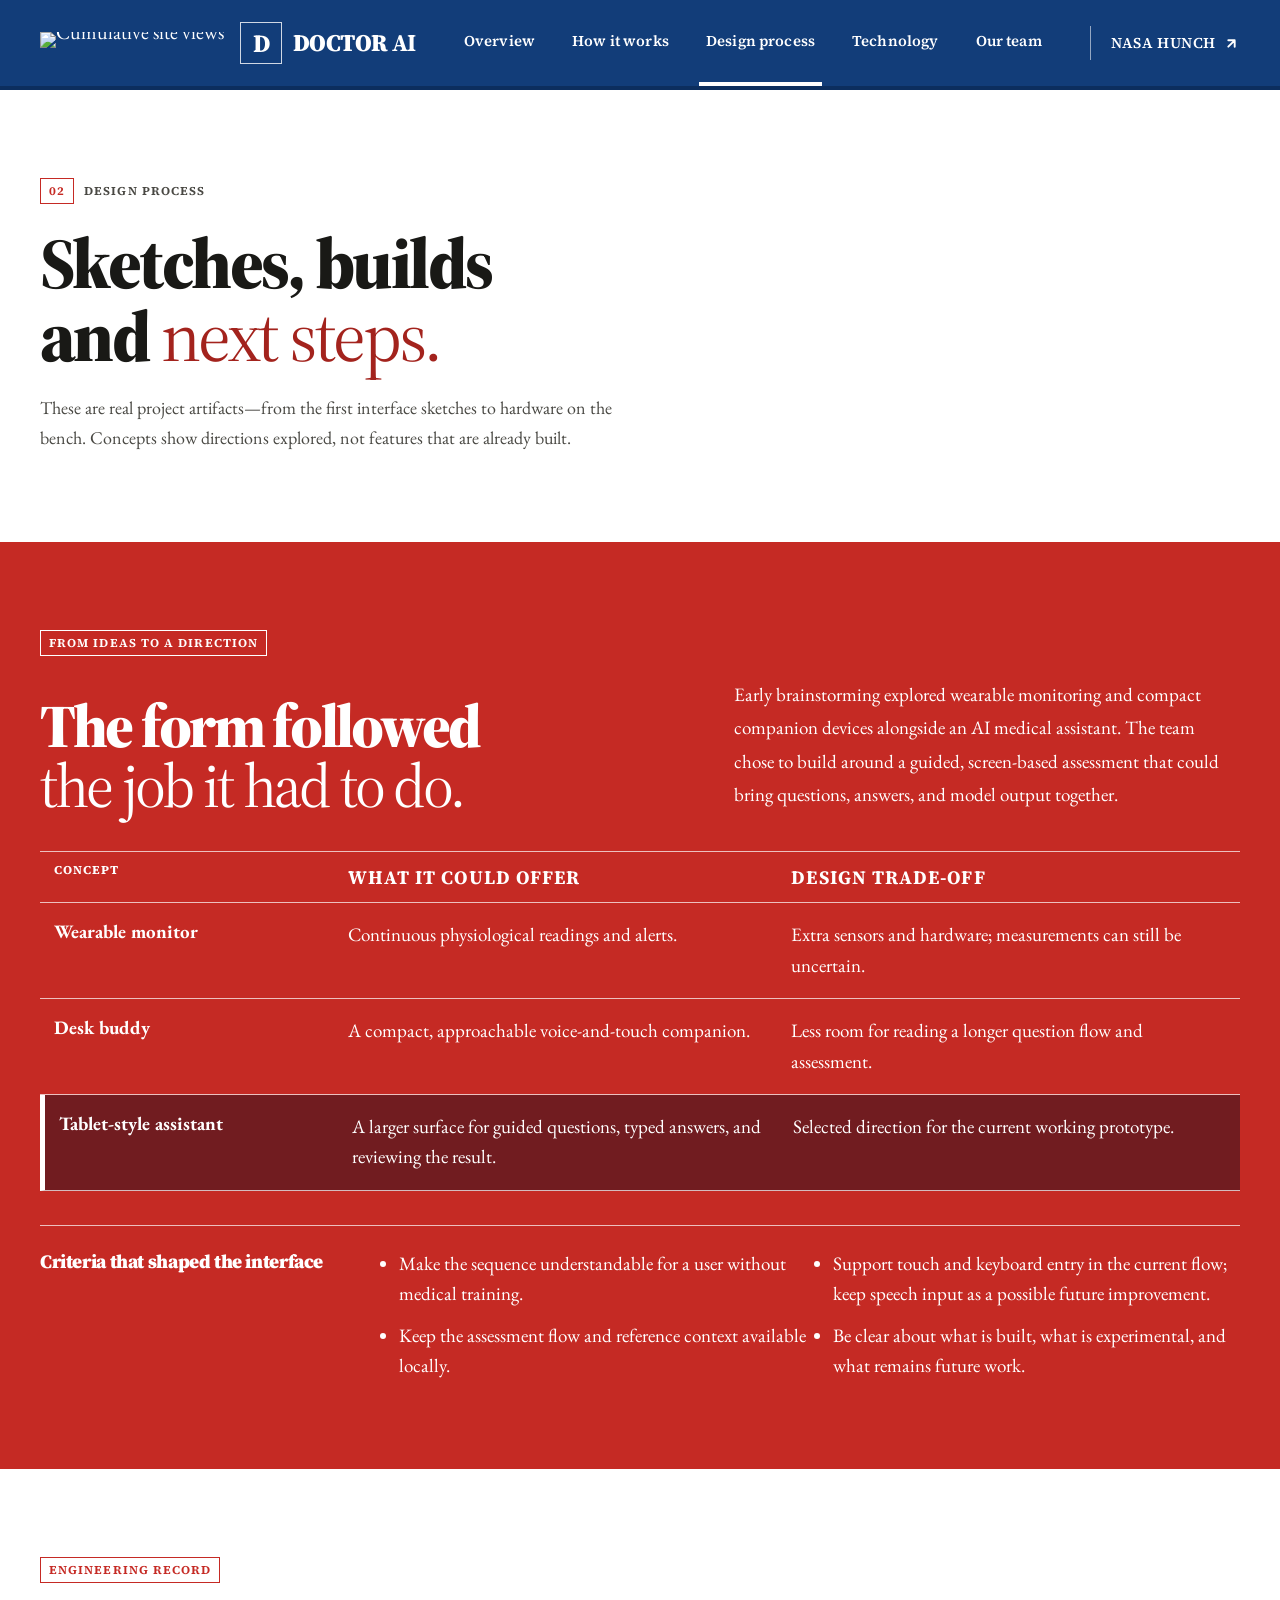
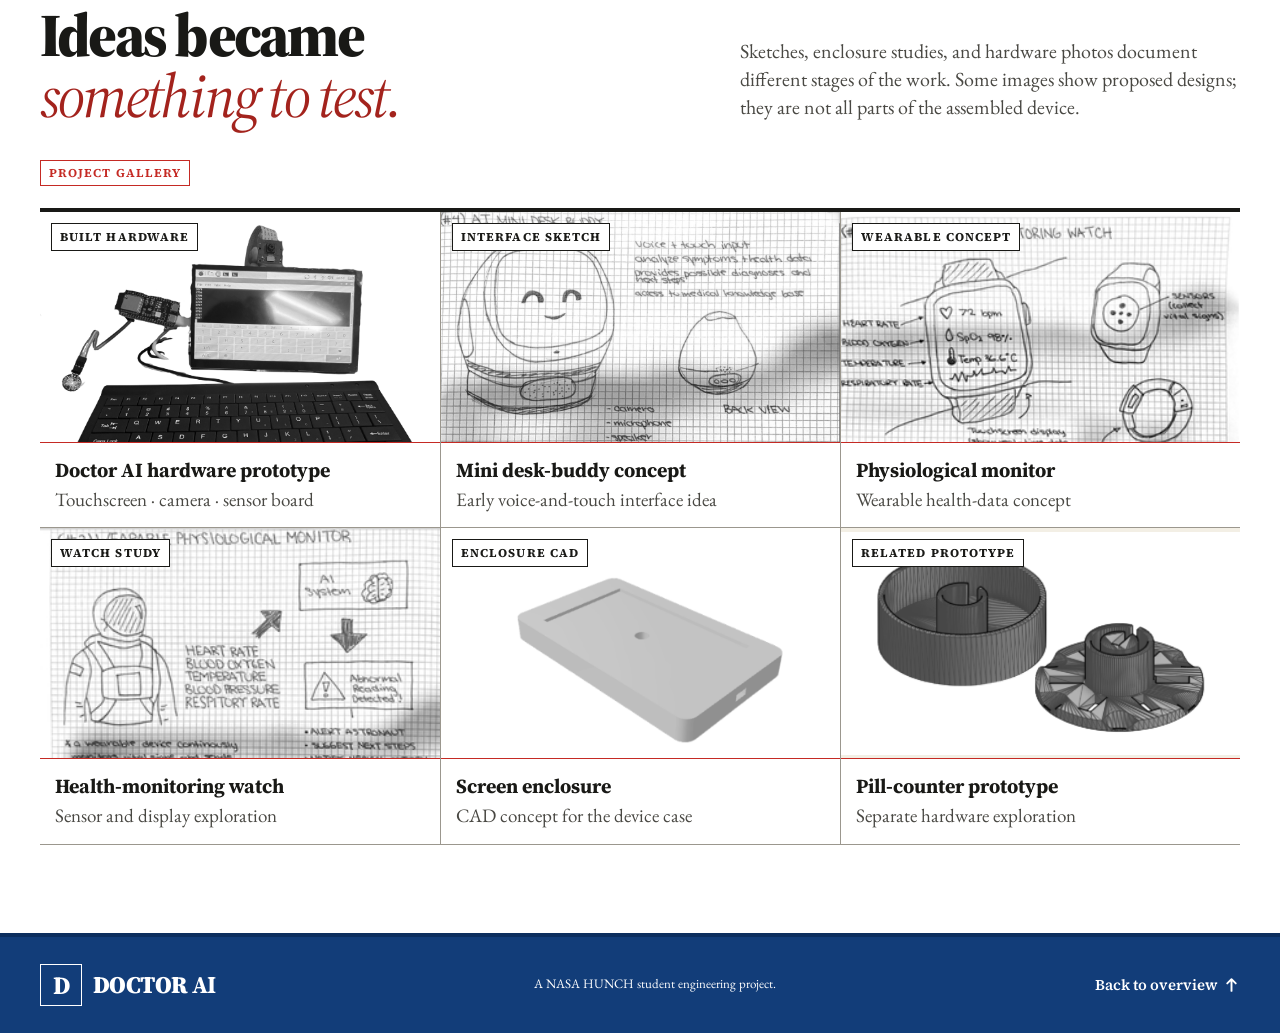
==== commit 24c1be9d: "Add cumulative site view counter" ====
--- a/website/design-process.html
+++ b/website/design-process.html
@@ -9,13 +9,18 @@
     <link rel="preconnect" href="https://fonts.googleapis.com" />
     <link rel="preconnect" href="https://fonts.gstatic.com" crossorigin />
     <link href="https://fonts.googleapis.com/css2?family=EB+Garamond:ital,wght@0,400;0,500;0,600;0,700;1,400;1,500&family=Source+Serif+4:wght@400;500;600;700;800;900&display=swap" rel="stylesheet" />
-    <link rel="stylesheet" href="styles.css?v=9" />
+    <link rel="stylesheet" href="styles.css?v=10" />
     <script src="script.js" defer></script>
   </head>
   <body>
     <a class="skip-link" href="#main">Skip to content</a>
     <header class="site-header">
-      <a class="wordmark" href="index.html#top" aria-label="Doctor AI home"><span class="wordmark-mark" aria-hidden="true">D</span><span>DOCTOR <b>AI</b></span></a>
+      <div class="header-identity">
+        <span class="view-counter" aria-label="Cumulative site views">
+          <img src="https://api.visitorbadge.io/api/visitors?path=doctor-ai-nasa-hunch-yamert34-github-pages&amp;label=SITE%20VIEWS&amp;labelColor=%230c2e5e&amp;countColor=%23c52a24&amp;style=flat" alt="Cumulative site views" referrerpolicy="no-referrer" />
+        </span>
+        <a class="wordmark" href="index.html#top" aria-label="Doctor AI home"><span class="wordmark-mark" aria-hidden="true">D</span><span>DOCTOR <b>AI</b></span></a>
+      </div>
       <button class="menu-toggle" type="button" aria-expanded="false" aria-controls="site-nav"><span class="sr-only">Toggle navigation</span><svg aria-hidden="true" viewBox="0 0 24 24" focusable="false"><path d="M4 7h16M4 17h16" /></svg></button>
       <nav class="site-nav" id="site-nav" aria-label="Project pages">
         <a href="index.html">Overview</a><a href="how-it-works.html">How it works</a><a href="design-process.html" aria-current="page">Design process</a><a href="technology.html">Technology</a><a href="team.html">Our team</a>
--- a/website/styles.css
+++ b/website/styles.css
@@ -331,6 +331,35 @@
     animation-iteration-count: 1 !important;
     transition-duration: .01ms !important;
   }
+}
+
+.header-identity {
+  display: flex;
+  min-width: 0;
+  align-items: center;
+  gap: 16px;
+}
+.view-counter {
+  display: inline-flex;
+  flex: 0 0 auto;
+  align-items: center;
+  line-height: 0;
+}
+.view-counter img {
+  display: block;
+  width: auto;
+  height: 22px;
+}
+
+@media (max-width: 1100px) {
+  .header-identity { gap: 10px; }
+}
+
+@media (max-width: 700px) {
+  .header-identity { gap: 8px; }
+  .view-counter img { height: 20px; }
+  .wordmark { font-size: 18px; }
+  .wordmark-mark { width: 32px; height: 32px; font-size: 20px; }
 }
 
 /* Applied design-system layer: quiet surfaces, real project evidence, clear status. */
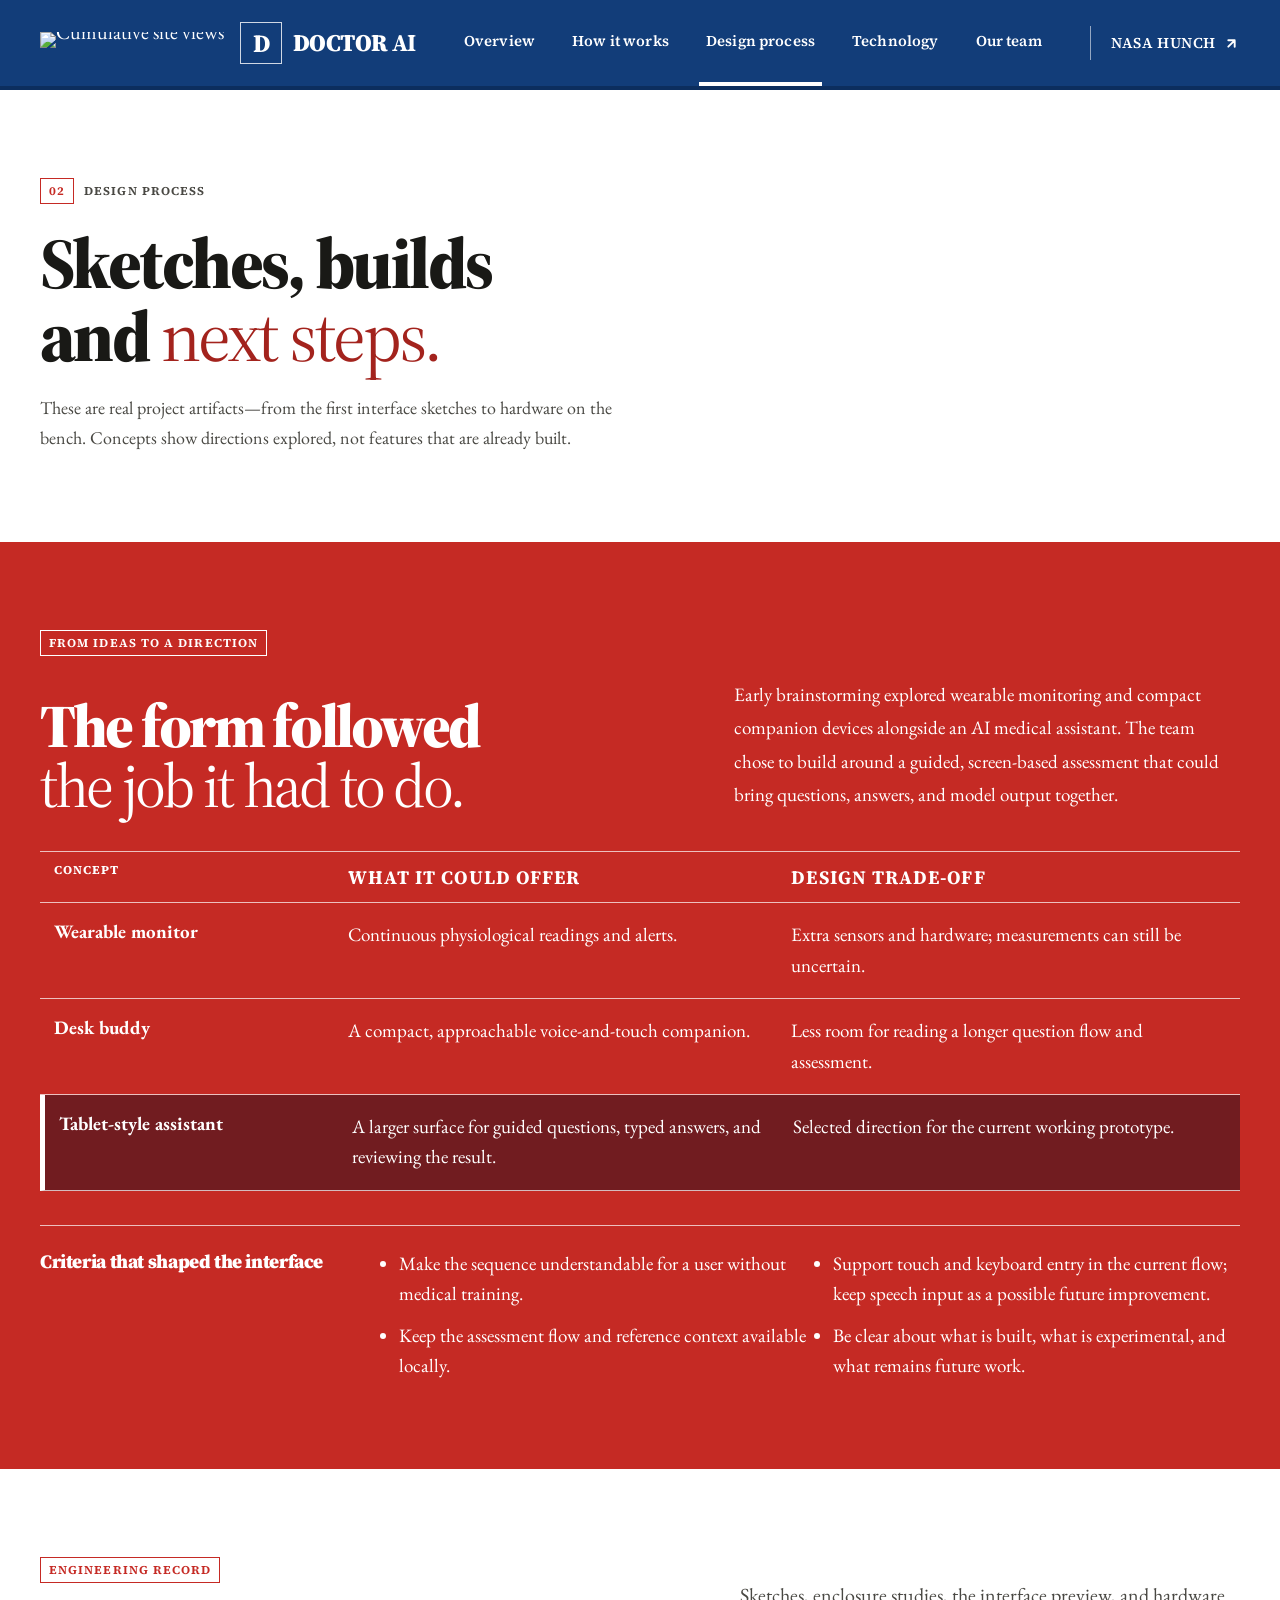
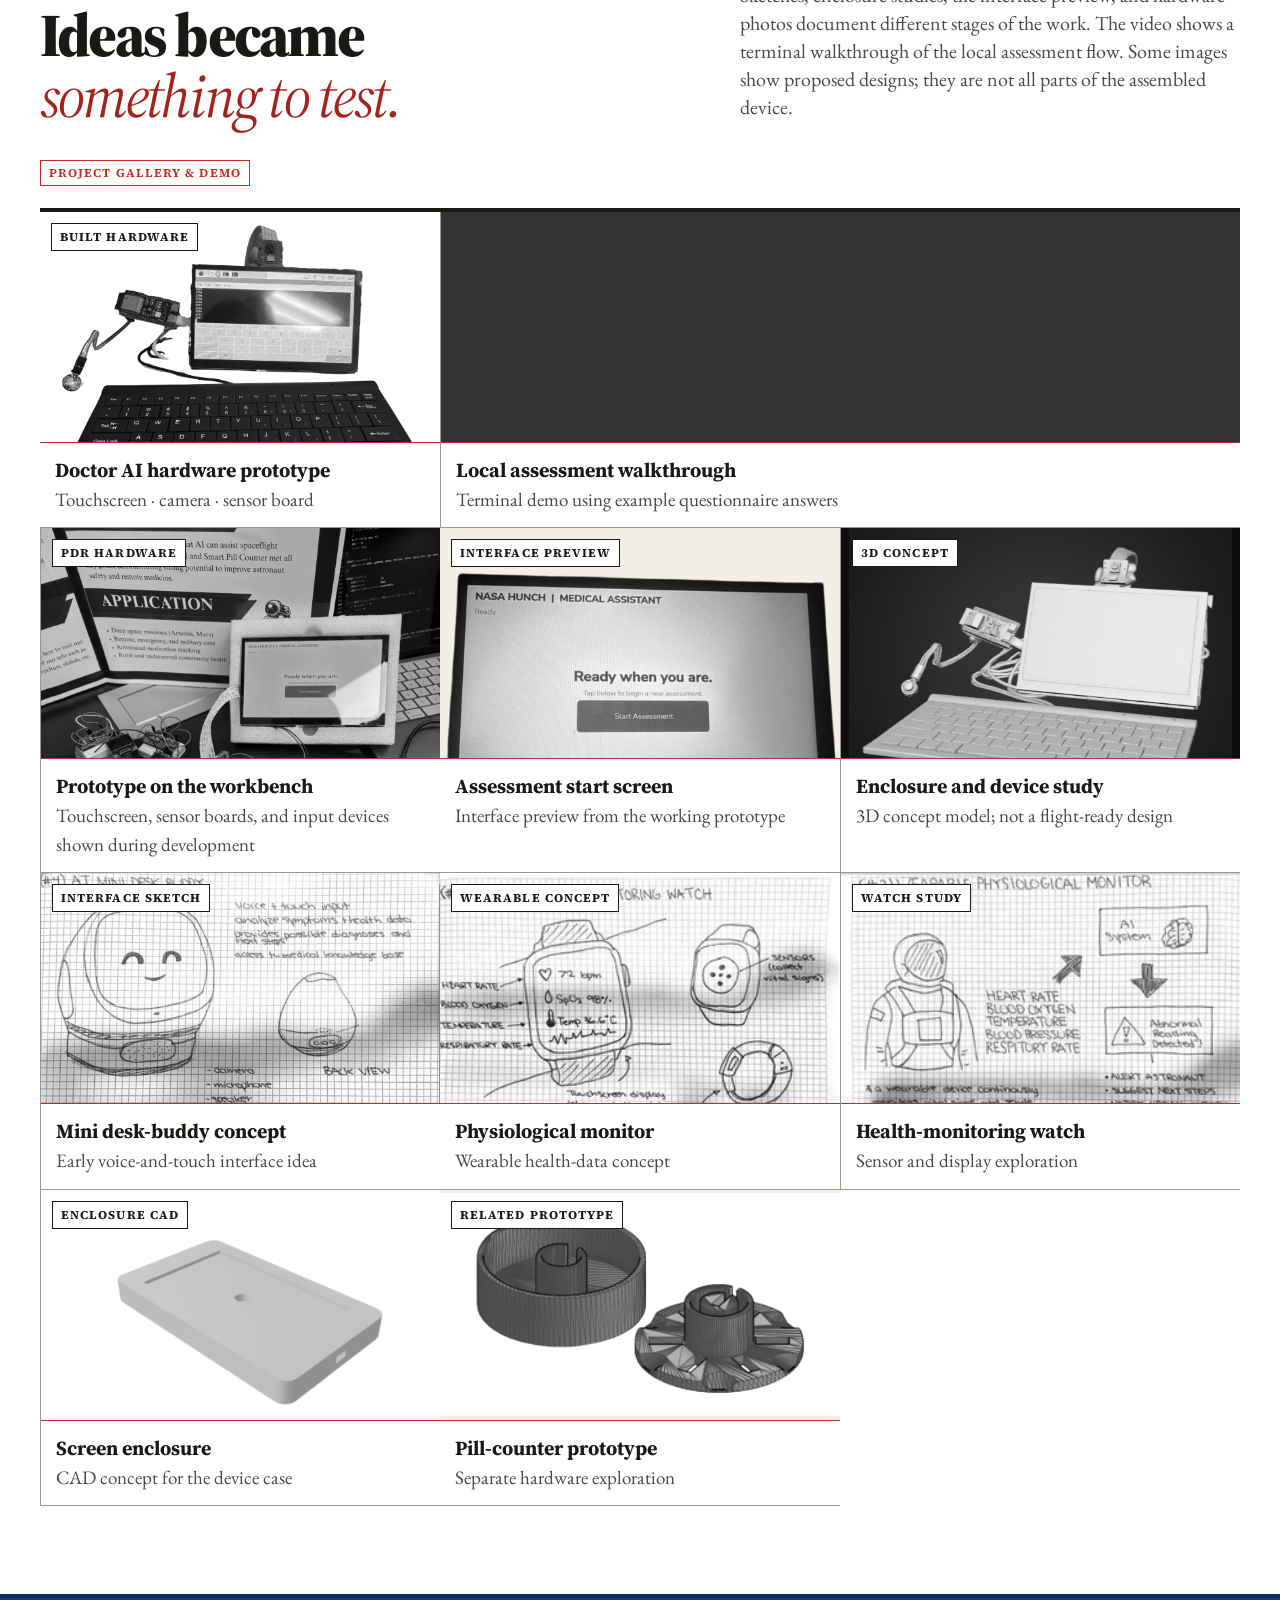
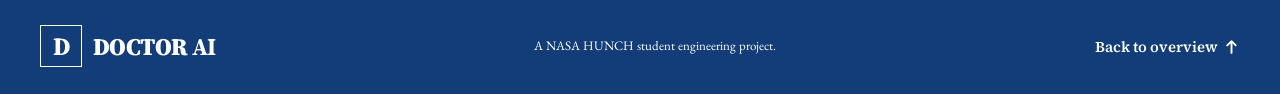
==== commit ff76d37b: "Add project photos and demo video" ====
--- a/website/design-process.html
+++ b/website/design-process.html
@@ -66,11 +66,15 @@
               <div class="section-label"><span>ENGINEERING RECORD</span></div>
               <h2>Ideas became<br /><em>something to test.</em></h2>
             </div>
-            <p>Sketches, enclosure studies, and hardware photos document different stages of the work. Some images show proposed designs; they are not all parts of the assembled device.</p>
+            <p>Sketches, enclosure studies, the interface preview, and hardware photos document different stages of the work. The video shows a terminal walkthrough of the local assessment flow. Some images show proposed designs; they are not all parts of the assembled device.</p>
           </div>
-          <div class="section-label"><span>PROJECT GALLERY</span></div>
+          <div class="section-label"><span>PROJECT GALLERY & DEMO</span></div>
           <div class="project-gallery">
             <figure class="gallery-feature"><div class="gallery-image"><img src="assets/doctorai%20prototype.png" alt="Doctor AI prototype assembled from a touchscreen, keyboard, camera, and sensor board" loading="lazy" /><span class="gallery-kind">BUILT HARDWARE</span></div><figcaption><b>Doctor AI hardware prototype</b><span>Touchscreen · camera · sensor board</span></figcaption></figure>
+            <figure class="gallery-video-feature"><div class="gallery-image gallery-video-frame"><video class="gallery-video" controls preload="metadata" playsinline aria-label="Terminal recording of the local Doctor AI assessment flow"><source src="assets/TerminalTest.mp4" type="video/mp4" />Your browser does not support embedded video.</video></div><figcaption><b>Local assessment walkthrough</b><span>Terminal demo using example questionnaire answers</span></figcaption></figure>
+            <figure><div class="gallery-image"><img src="assets/Prototype_in_PDR.jpg" alt="Doctor AI touchscreen prototype and connected electronics displayed on a workbench at PDR" loading="lazy" /><span class="gallery-kind">PDR HARDWARE</span></div><figcaption><b>Prototype on the workbench</b><span>Touchscreen, sensor boards, and input devices shown during development</span></figcaption></figure>
+            <figure><div class="gallery-image"><img src="assets/PreviewOfTheScreenUi.png" alt="Preview of the Doctor AI touchscreen interface with a Start Assessment button" loading="lazy" /><span class="gallery-kind">INTERFACE PREVIEW</span></div><figcaption><b>Assessment start screen</b><span>Interface preview from the working prototype</span></figcaption></figure>
+            <figure><div class="gallery-image"><img src="assets/Prototype_in_3d.jpg" alt="Grayscale 3D concept model of a touchscreen, keyboard, camera, and connected sensor for Doctor AI" loading="lazy" /><span class="gallery-kind">3D CONCEPT</span></div><figcaption><b>Enclosure and device study</b><span>3D concept model; not a flight-ready design</span></figcaption></figure>
             <figure><div class="gallery-image"><img src="assets/brainstorming1.png" alt="Hand-drawn mini desk buddy concept with a screen, voice and touch input, and health-data notes" loading="lazy" /><span class="gallery-kind">INTERFACE SKETCH</span></div><figcaption><b>Mini desk-buddy concept</b><span>Early voice-and-touch interface idea</span></figcaption></figure>
             <figure><div class="gallery-image"><img src="assets/brainstorming2.png" alt="Hand-drawn wearable physiological monitor concept with an AI system and health readings" loading="lazy" /><span class="gallery-kind">WEARABLE CONCEPT</span></div><figcaption><b>Physiological monitor</b><span>Wearable health-data concept</span></figcaption></figure>
             <figure><div class="gallery-image"><img src="assets/brainstorming3.png" alt="Hand-drawn watch concept annotated with health sensors and readings" loading="lazy" /><span class="gallery-kind">WATCH STUDY</span></div><figcaption><b>Health-monitoring watch</b><span>Sensor and display exploration</span></figcaption></figure>
--- a/website/styles.css
+++ b/website/styles.css
@@ -1328,6 +1328,9 @@
 .project-gallery figcaption { min-height: 78px; border-color: var(--newsprint-red-bright); }
 .project-gallery figcaption b { color: var(--dp-color-ink); font: 700 20px var(--dp-typography-display); }
 .project-gallery figcaption span { color: var(--dp-color-ink-secondary); font-size: var(--dp-typography-reading-compact); }
+.project-gallery figure.gallery-video-feature { grid-column: span 2; }
+.gallery-video-frame { background: #171717; }
+.gallery-video { display: block; width: 100%; max-height: 100%; object-fit: contain; }
 
 .team { color: var(--dp-color-ink); background: var(--dp-color-ground-muted); }
 .team h2 { color: var(--dp-color-ink); }
@@ -1463,7 +1466,7 @@
   .hardware-items { grid-template-columns: 1fr; }
   .hardware-items > div, .hardware-items > div:nth-child(even) { grid-template-columns: 1fr; gap: 4px; padding: 13px 0; border-left: 0; }
   .project-gallery { grid-template-columns: 1fr; }
-  .project-gallery figure:nth-child(n) { border-left: 0; }
+  .project-gallery figure:nth-child(n) { grid-column: auto; border-left: 0; }
   .gallery-image, .project-gallery figure:first-child .gallery-image { height: auto; min-height: 180px; max-height: 300px; }
   .project-gallery img { height: auto; min-height: 180px; max-height: 300px; }
   .team-details > div { grid-template-columns: 110px 1fr; gap: 10px; }
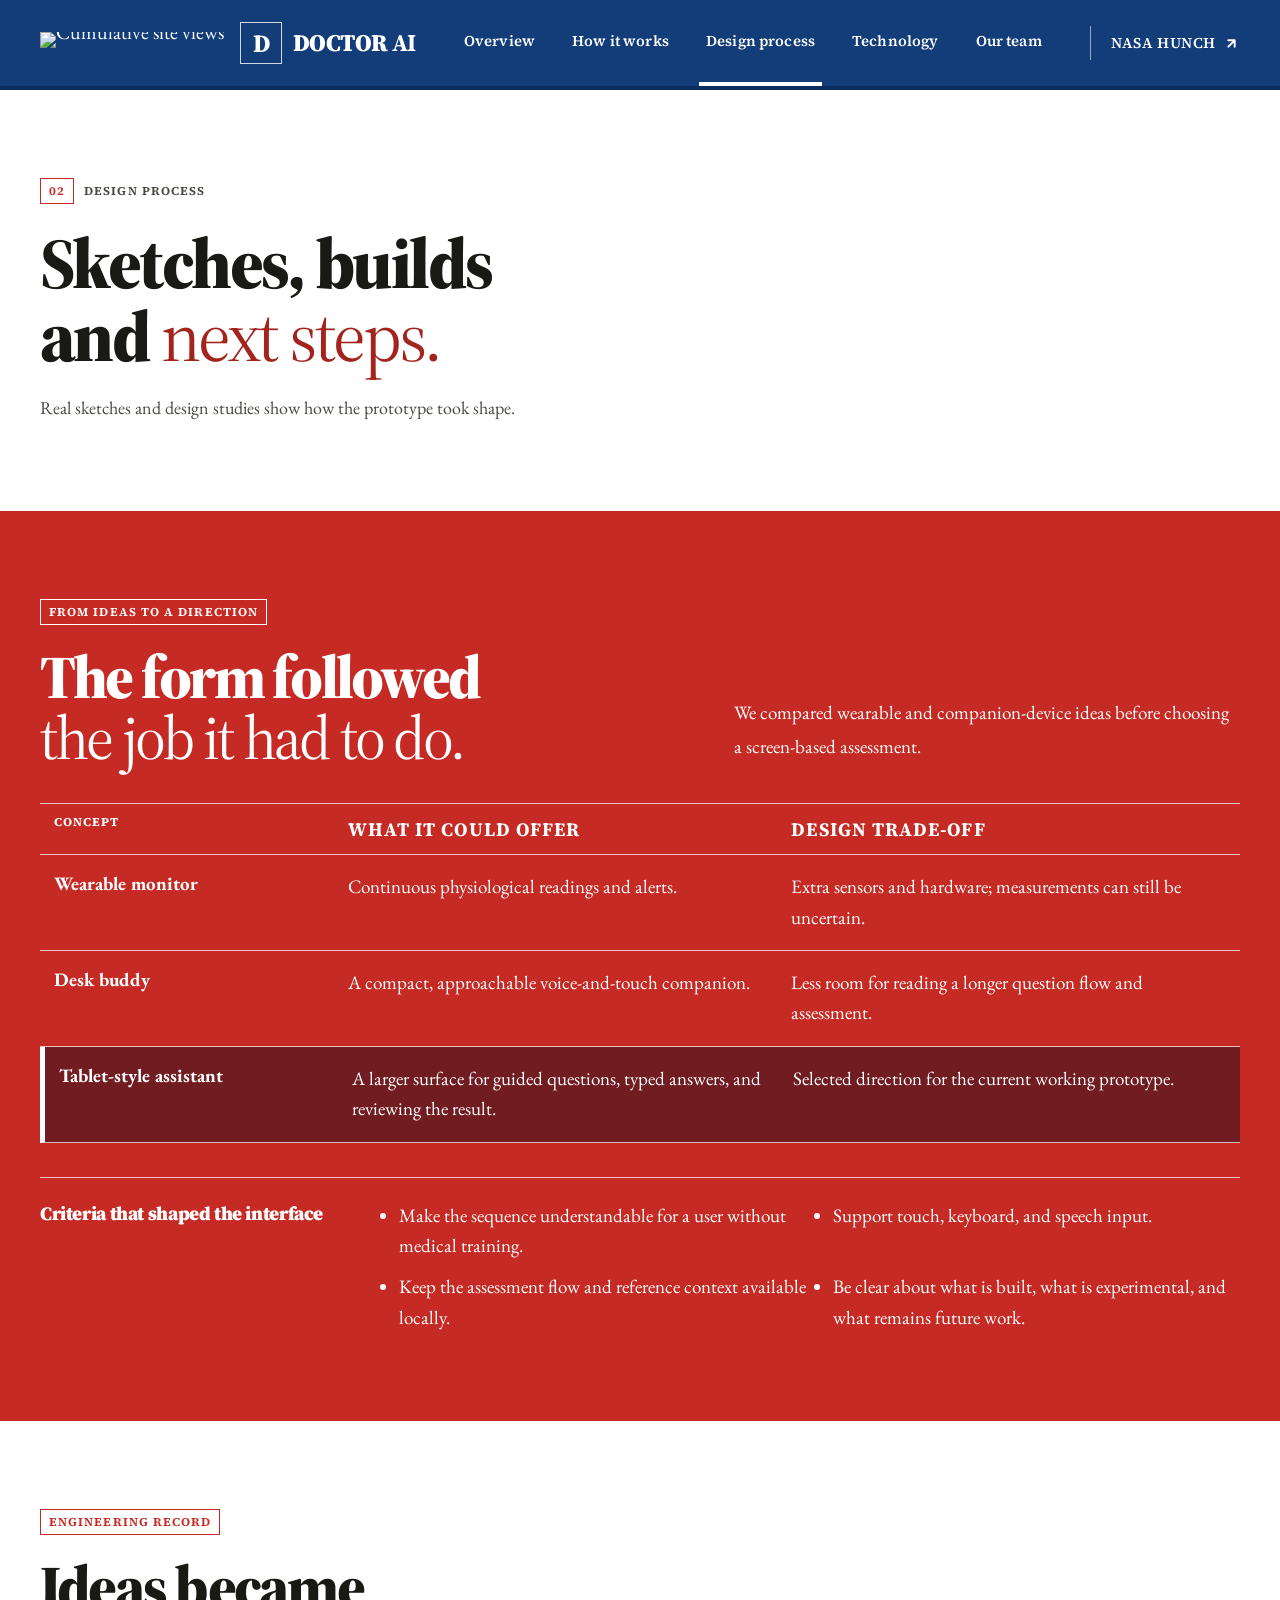
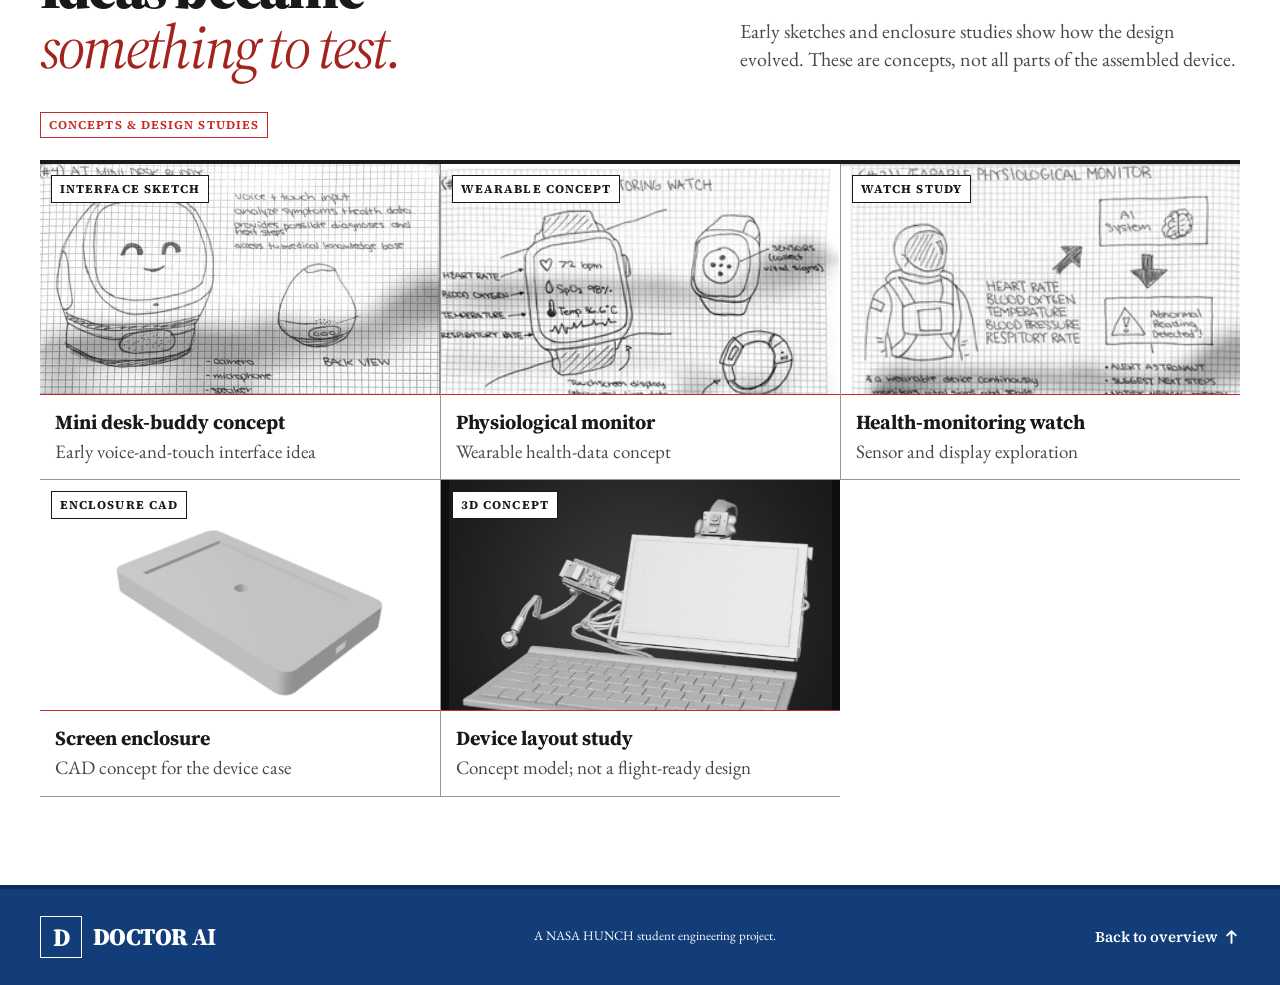
==== commit 722cf1a6: "Spread project imagery across website" ====
--- a/website/design-process.html
+++ b/website/design-process.html
@@ -9,7 +9,7 @@
     <link rel="preconnect" href="https://fonts.googleapis.com" />
     <link rel="preconnect" href="https://fonts.gstatic.com" crossorigin />
     <link href="https://fonts.googleapis.com/css2?family=EB+Garamond:ital,wght@0,400;0,500;0,600;0,700;1,400;1,500&family=Source+Serif+4:wght@400;500;600;700;800;900&display=swap" rel="stylesheet" />
-    <link rel="stylesheet" href="styles.css?v=10" />
+    <link rel="stylesheet" href="styles.css?v=11" />
     <script src="script.js" defer></script>
   </head>
   <body>
@@ -32,7 +32,7 @@
         <div class="section-wrap">
           <div class="section-label"><span>02</span> DESIGN PROCESS</div>
           <h1>Sketches, builds<br />and <em>next steps.</em></h1>
-          <p>These are real project artifacts—from the first interface sketches to hardware on the bench. Concepts show directions explored, not features that are already built.</p>
+          <p>Real sketches and design studies show how the prototype took shape.</p>
         </div>
       </section>
       <section class="design-decisions section-pad" aria-labelledby="design-decisions-title">
@@ -40,7 +40,7 @@
           <div class="section-label"><span>FROM IDEAS TO A DIRECTION</span></div>
           <div class="design-decisions-heading">
             <h2 id="design-decisions-title">The form followed<br /><em>the job it had to do.</em></h2>
-            <p>Early brainstorming explored wearable monitoring and compact companion devices alongside an AI medical assistant. The team chose to build around a guided, screen-based assessment that could bring questions, answers, and model output together.</p>
+            <p>We compared wearable and companion-device ideas before choosing a screen-based assessment.</p>
           </div>
           <div class="concept-ledger" aria-label="Concepts considered">
             <div class="concept-row concept-header"><span>CONCEPT</span><span>WHAT IT COULD OFFER</span><span>DESIGN TRADE-OFF</span></div>
@@ -52,7 +52,7 @@
             <h3>Criteria that shaped the interface</h3>
             <ul>
               <li>Make the sequence understandable for a user without medical training.</li>
-              <li>Support touch and keyboard entry in the current flow; keep speech input as a possible future improvement.</li>
+              <li>Support touch, keyboard, and speech input.</li>
               <li>Keep the assessment flow and reference context available locally.</li>
               <li>Be clear about what is built, what is experimental, and what remains future work.</li>
             </ul>
@@ -66,20 +66,15 @@
               <div class="section-label"><span>ENGINEERING RECORD</span></div>
               <h2>Ideas became<br /><em>something to test.</em></h2>
             </div>
-            <p>Sketches, enclosure studies, the interface preview, and hardware photos document different stages of the work. The video shows a terminal walkthrough of the local assessment flow. Some images show proposed designs; they are not all parts of the assembled device.</p>
+            <p>Early sketches and enclosure studies show how the design evolved. These are concepts, not all parts of the assembled device.</p>
           </div>
-          <div class="section-label"><span>PROJECT GALLERY & DEMO</span></div>
+          <div class="section-label"><span>CONCEPTS & DESIGN STUDIES</span></div>
           <div class="project-gallery">
-            <figure class="gallery-feature"><div class="gallery-image"><img src="assets/doctorai%20prototype.png" alt="Doctor AI prototype assembled from a touchscreen, keyboard, camera, and sensor board" loading="lazy" /><span class="gallery-kind">BUILT HARDWARE</span></div><figcaption><b>Doctor AI hardware prototype</b><span>Touchscreen · camera · sensor board</span></figcaption></figure>
-            <figure class="gallery-video-feature"><div class="gallery-image gallery-video-frame"><video class="gallery-video" controls preload="metadata" playsinline aria-label="Terminal recording of the local Doctor AI assessment flow"><source src="assets/TerminalTest.mp4" type="video/mp4" />Your browser does not support embedded video.</video></div><figcaption><b>Local assessment walkthrough</b><span>Terminal demo using example questionnaire answers</span></figcaption></figure>
-            <figure><div class="gallery-image"><img src="assets/Prototype_in_PDR.jpg" alt="Doctor AI touchscreen prototype and connected electronics displayed on a workbench at PDR" loading="lazy" /><span class="gallery-kind">PDR HARDWARE</span></div><figcaption><b>Prototype on the workbench</b><span>Touchscreen, sensor boards, and input devices shown during development</span></figcaption></figure>
-            <figure><div class="gallery-image"><img src="assets/PreviewOfTheScreenUi.png" alt="Preview of the Doctor AI touchscreen interface with a Start Assessment button" loading="lazy" /><span class="gallery-kind">INTERFACE PREVIEW</span></div><figcaption><b>Assessment start screen</b><span>Interface preview from the working prototype</span></figcaption></figure>
-            <figure><div class="gallery-image"><img src="assets/Prototype_in_3d.jpg" alt="Grayscale 3D concept model of a touchscreen, keyboard, camera, and connected sensor for Doctor AI" loading="lazy" /><span class="gallery-kind">3D CONCEPT</span></div><figcaption><b>Enclosure and device study</b><span>3D concept model; not a flight-ready design</span></figcaption></figure>
             <figure><div class="gallery-image"><img src="assets/brainstorming1.png" alt="Hand-drawn mini desk buddy concept with a screen, voice and touch input, and health-data notes" loading="lazy" /><span class="gallery-kind">INTERFACE SKETCH</span></div><figcaption><b>Mini desk-buddy concept</b><span>Early voice-and-touch interface idea</span></figcaption></figure>
             <figure><div class="gallery-image"><img src="assets/brainstorming2.png" alt="Hand-drawn wearable physiological monitor concept with an AI system and health readings" loading="lazy" /><span class="gallery-kind">WEARABLE CONCEPT</span></div><figcaption><b>Physiological monitor</b><span>Wearable health-data concept</span></figcaption></figure>
             <figure><div class="gallery-image"><img src="assets/brainstorming3.png" alt="Hand-drawn watch concept annotated with health sensors and readings" loading="lazy" /><span class="gallery-kind">WATCH STUDY</span></div><figcaption><b>Health-monitoring watch</b><span>Sensor and display exploration</span></figcaption></figure>
             <figure><div class="gallery-image"><img src="assets/screencasecad.png" alt="CAD render of a proposed turquoise enclosure for a touchscreen device" loading="lazy" /><span class="gallery-kind">ENCLOSURE CAD</span></div><figcaption><b>Screen enclosure</b><span>CAD concept for the device case</span></figcaption></figure>
-            <figure><div class="gallery-image"><img src="assets/pillcounter%20prototype.png" alt="CAD render of two parts for a separate pill-counter prototype" loading="lazy" /><span class="gallery-kind">RELATED PROTOTYPE</span></div><figcaption><b>Pill-counter prototype</b><span>Separate hardware exploration</span></figcaption></figure>
+            <figure><div class="gallery-image"><img src="assets/Prototype_in_3d.jpg" alt="Grayscale 3D concept model of a touchscreen, keyboard, camera, and connected sensor" loading="lazy" /><span class="gallery-kind">3D CONCEPT</span></div><figcaption><b>Device layout study</b><span>Concept model; not a flight-ready design</span></figcaption></figure>
           </div>
         </div>
       </section>
--- a/website/styles.css
+++ b/website/styles.css
@@ -331,6 +331,43 @@
     animation-iteration-count: 1 !important;
     transition-duration: .01ms !important;
   }
+}
+
+.workflow-evidence, .hardware-evidence {
+  display: grid;
+  grid-template-columns: repeat(2, minmax(0, 1fr));
+  gap: var(--dp-spacing-grid-gap);
+  margin-top: 30px;
+}
+.evidence-figure {
+  min-width: 0;
+  margin: 0;
+  overflow: hidden;
+  border: 1px solid currentColor;
+  background: rgba(255, 255, 255, .08);
+}
+.evidence-figure > img, .evidence-figure > video {
+  display: block;
+  width: 100%;
+  aspect-ratio: 16 / 9;
+  object-fit: contain;
+  background: #e7e8e9;
+}
+.evidence-figure figcaption {
+  display: grid;
+  gap: 2px;
+  padding: 12px 14px;
+  border-top: 1px solid currentColor;
+}
+.evidence-figure figcaption b { font-size: 17px; }
+.evidence-figure figcaption span { font-size: var(--dp-typography-reading-compact); }
+.workflow-evidence .evidence-figure figcaption,
+.hardware-evidence .evidence-figure figcaption { color: #fff; }
+.review-evidence { align-self: start; }
+.review-evidence > img { aspect-ratio: 4 / 3; object-fit: cover; }
+
+@media (max-width: 760px) {
+  .workflow-evidence, .hardware-evidence { grid-template-columns: 1fr; gap: 18px; }
 }
 
 .header-identity {
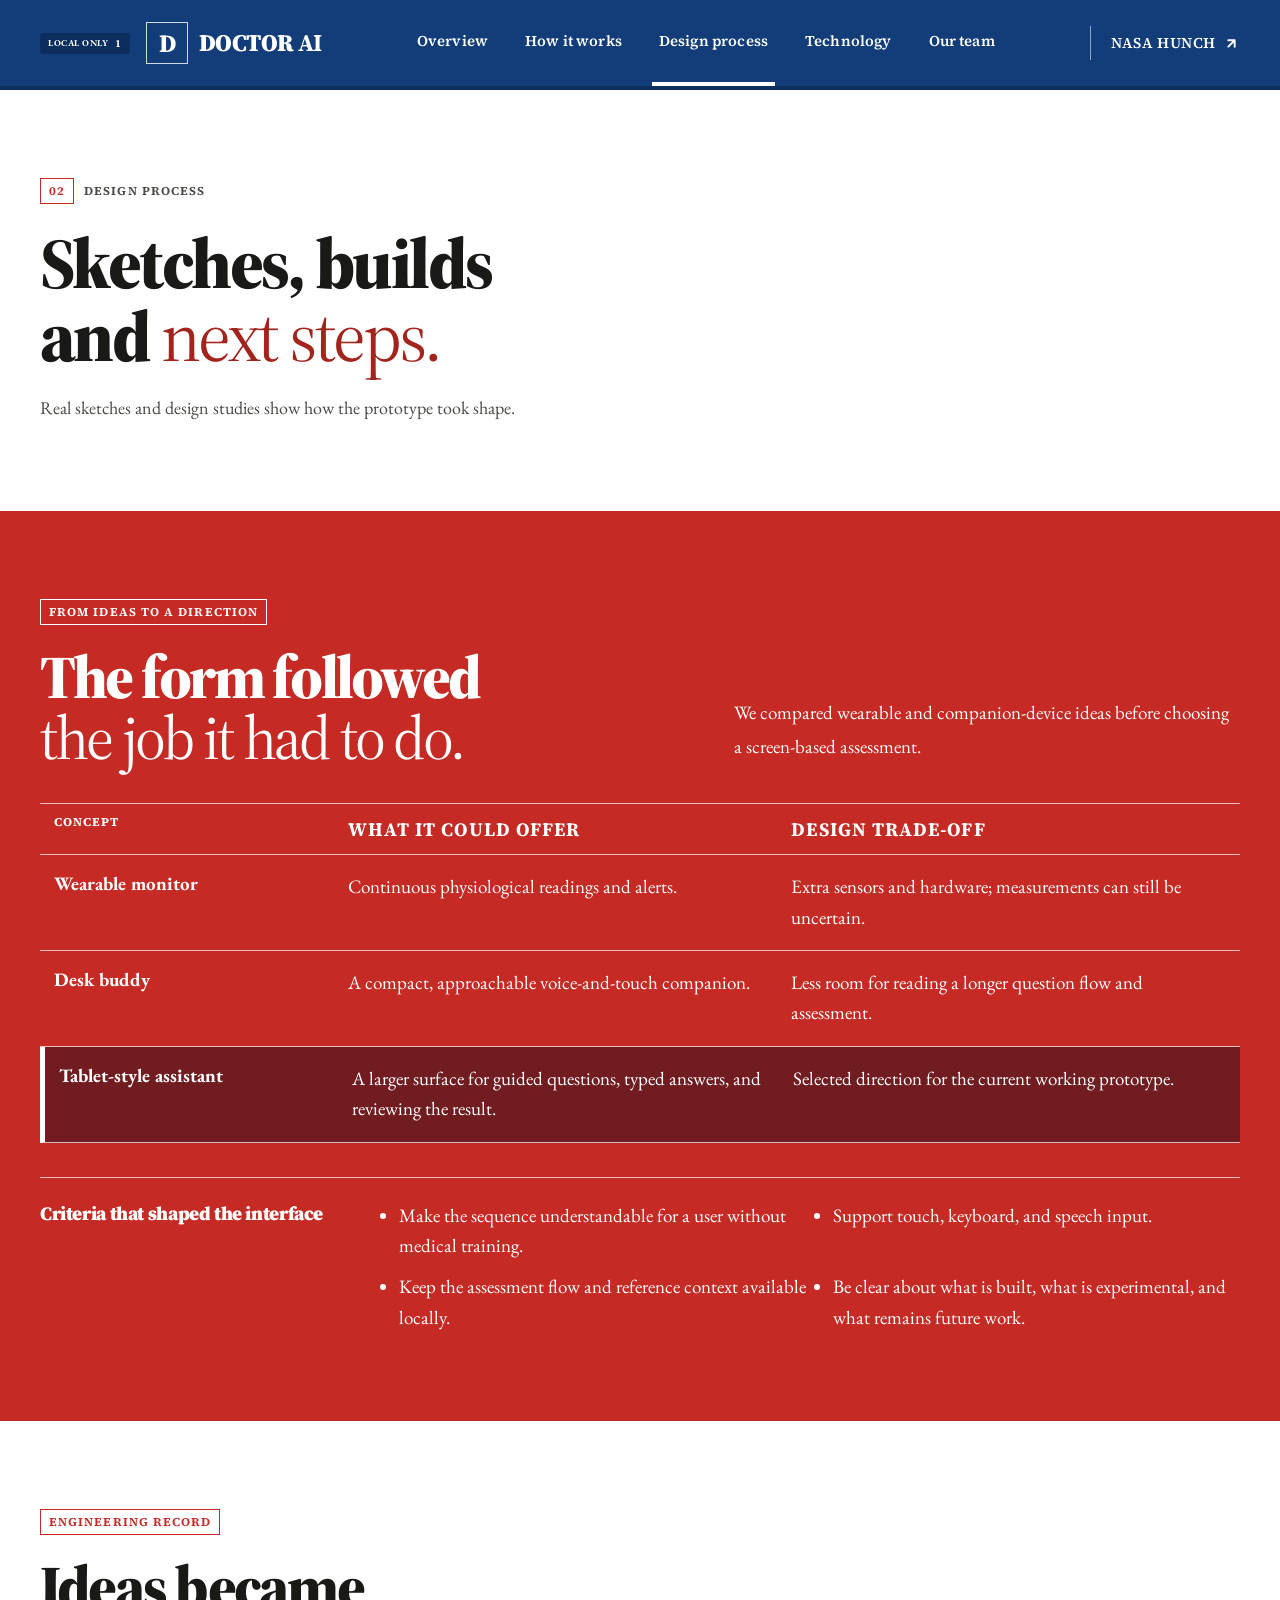
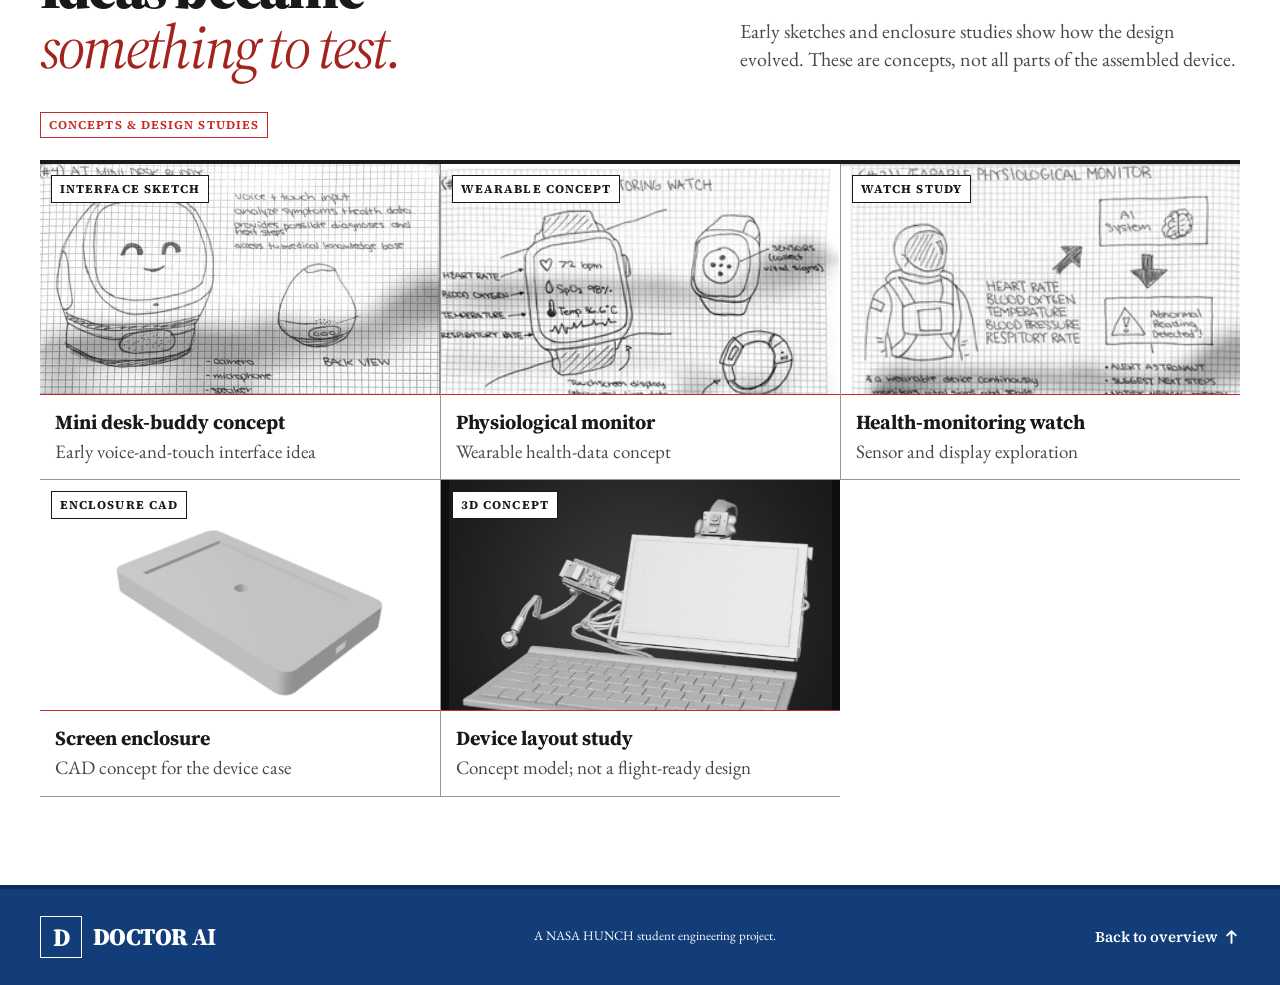
==== commit 4f68e4ed: "Count site visits once per browser" ====
--- a/website/design-process.html
+++ b/website/design-process.html
@@ -9,15 +9,15 @@
     <link rel="preconnect" href="https://fonts.googleapis.com" />
     <link rel="preconnect" href="https://fonts.gstatic.com" crossorigin />
     <link href="https://fonts.googleapis.com/css2?family=EB+Garamond:ital,wght@0,400;0,500;0,600;0,700;1,400;1,500&family=Source+Serif+4:wght@400;500;600;700;800;900&display=swap" rel="stylesheet" />
-    <link rel="stylesheet" href="styles.css?v=11" />
-    <script src="script.js" defer></script>
+    <link rel="stylesheet" href="styles.css?v=12" />
+    <script src="script.js?v=2" defer></script>
   </head>
   <body>
     <a class="skip-link" href="#main">Skip to content</a>
     <header class="site-header">
       <div class="header-identity">
-        <span class="view-counter" aria-label="Cumulative site views">
-          <img src="https://api.visitorbadge.io/api/visitors?path=doctor-ai-nasa-hunch-yamert34-github-pages&amp;label=SITE%20VIEWS&amp;labelColor=%230c2e5e&amp;countColor=%23c52a24&amp;style=flat" alt="Cumulative site views" referrerpolicy="no-referrer" />
+        <span class="view-counter" aria-label="Unique browser count stored only in this browser">
+          <span>LOCAL ONLY</span><strong data-view-count>0</strong>
         </span>
         <a class="wordmark" href="index.html#top" aria-label="Doctor AI home"><span class="wordmark-mark" aria-hidden="true">D</span><span>DOCTOR <b>AI</b></span></a>
       </div>
--- a/website/styles.css
+++ b/website/styles.css
@@ -380,12 +380,19 @@
   display: inline-flex;
   flex: 0 0 auto;
   align-items: center;
-  line-height: 0;
-}
-.view-counter img {
-  display: block;
-  width: auto;
-  height: 22px;
+  gap: 7px;
+  padding: 5px 8px;
+  border-radius: 3px;
+  background: #0c2e5e;
+  color: #fff;
+  font-family: var(--sans);
+  font-size: 9px;
+  font-weight: 700;
+  letter-spacing: 0.06em;
+  line-height: 1;
+}
+.view-counter strong {
+  font-size: 11px;
 }
 
 @media (max-width: 1100px) {
@@ -394,7 +401,6 @@
 
 @media (max-width: 700px) {
   .header-identity { gap: 8px; }
-  .view-counter img { height: 20px; }
   .wordmark { font-size: 18px; }
   .wordmark-mark { width: 32px; height: 32px; font-size: 20px; }
 }
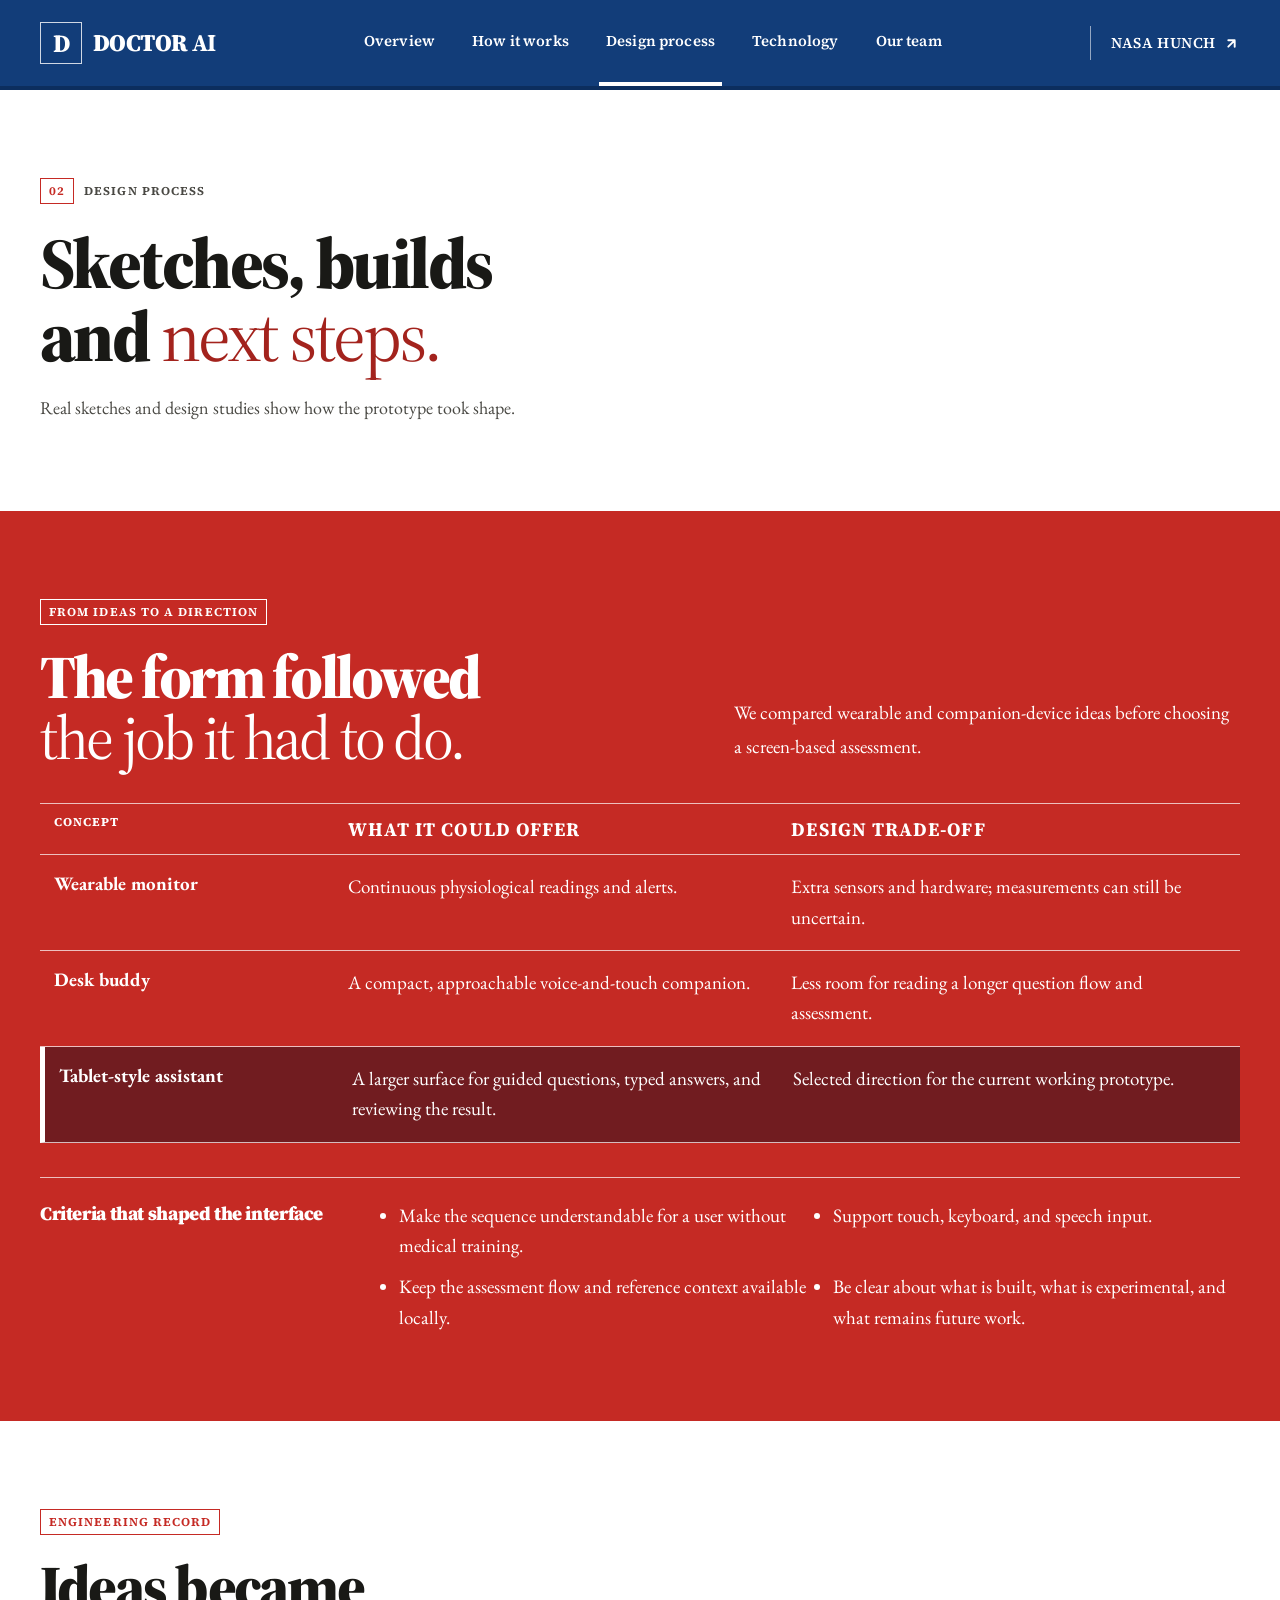
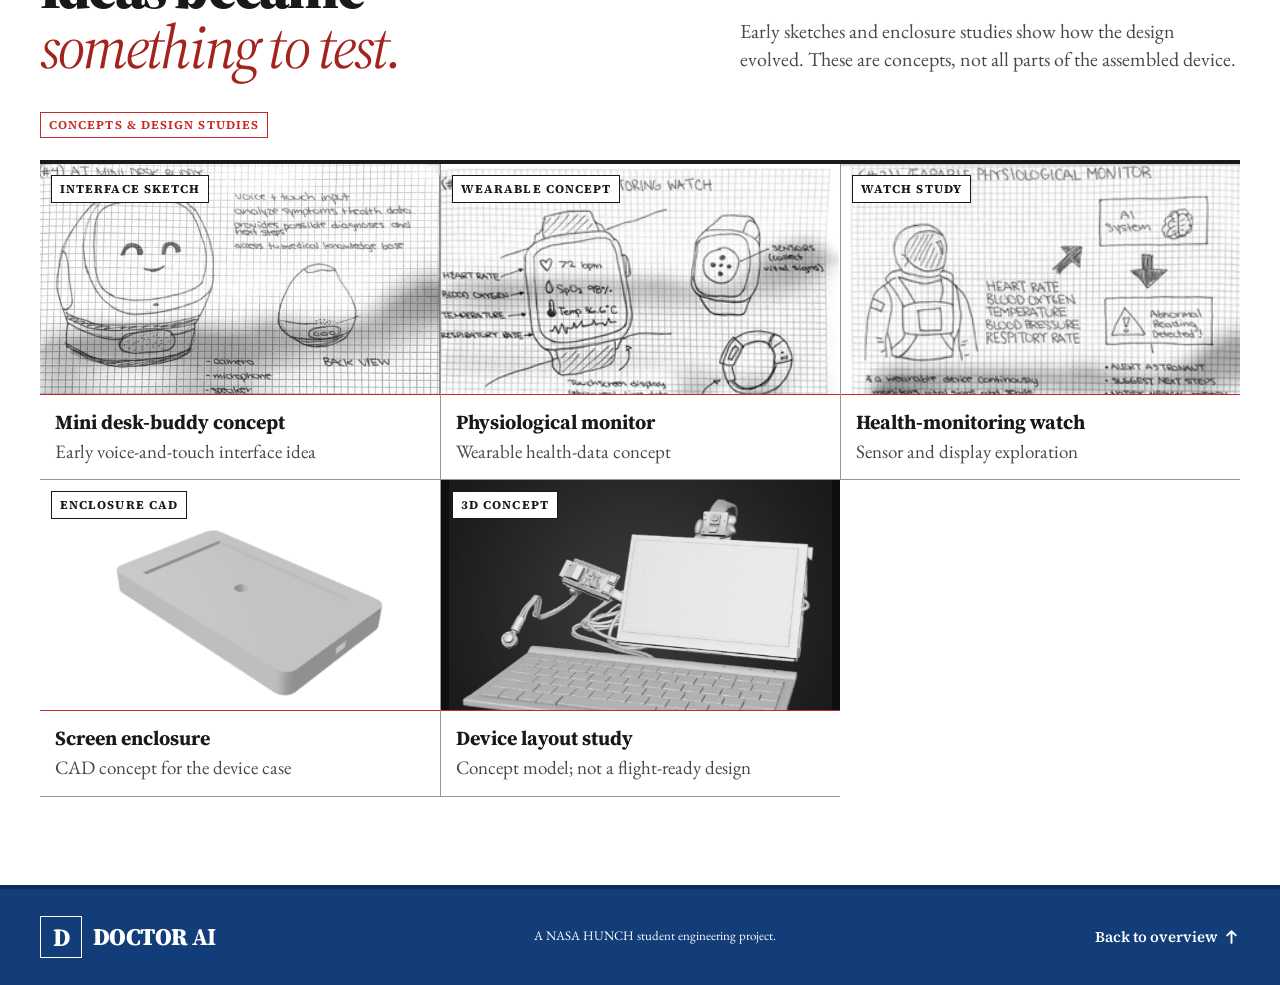
==== commit cdd3071f: "Remove website view counter" ====
--- a/website/design-process.html
+++ b/website/design-process.html
@@ -16,9 +16,6 @@
     <a class="skip-link" href="#main">Skip to content</a>
     <header class="site-header">
       <div class="header-identity">
-        <span class="view-counter" aria-label="Unique browser count stored only in this browser">
-          <span>LOCAL ONLY</span><strong data-view-count>0</strong>
-        </span>
         <a class="wordmark" href="index.html#top" aria-label="Doctor AI home"><span class="wordmark-mark" aria-hidden="true">D</span><span>DOCTOR <b>AI</b></span></a>
       </div>
       <button class="menu-toggle" type="button" aria-expanded="false" aria-controls="site-nav"><span class="sr-only">Toggle navigation</span><svg aria-hidden="true" viewBox="0 0 24 24" focusable="false"><path d="M4 7h16M4 17h16" /></svg></button>
--- a/website/styles.css
+++ b/website/styles.css
@@ -376,25 +376,6 @@
   align-items: center;
   gap: 16px;
 }
-.view-counter {
-  display: inline-flex;
-  flex: 0 0 auto;
-  align-items: center;
-  gap: 7px;
-  padding: 5px 8px;
-  border-radius: 3px;
-  background: #0c2e5e;
-  color: #fff;
-  font-family: var(--sans);
-  font-size: 9px;
-  font-weight: 700;
-  letter-spacing: 0.06em;
-  line-height: 1;
-}
-.view-counter strong {
-  font-size: 11px;
-}
-
 @media (max-width: 1100px) {
   .header-identity { gap: 10px; }
 }
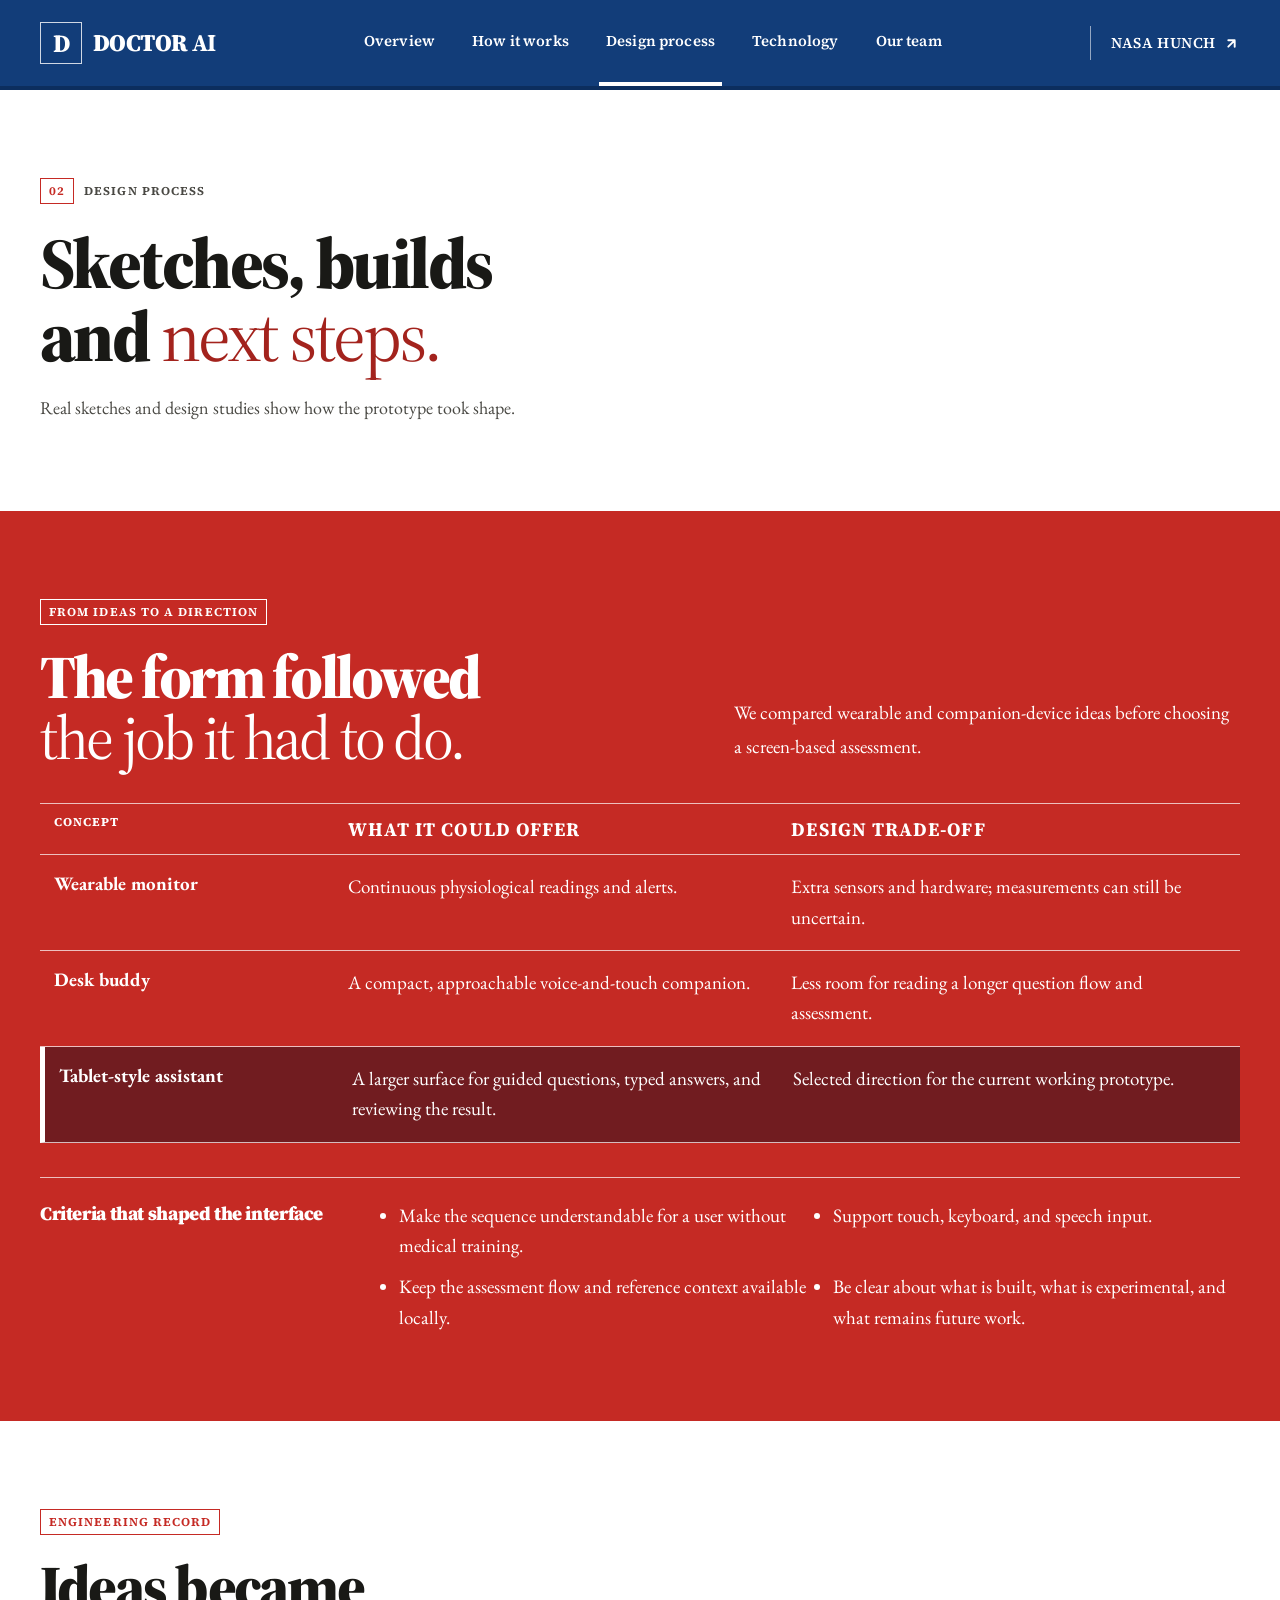
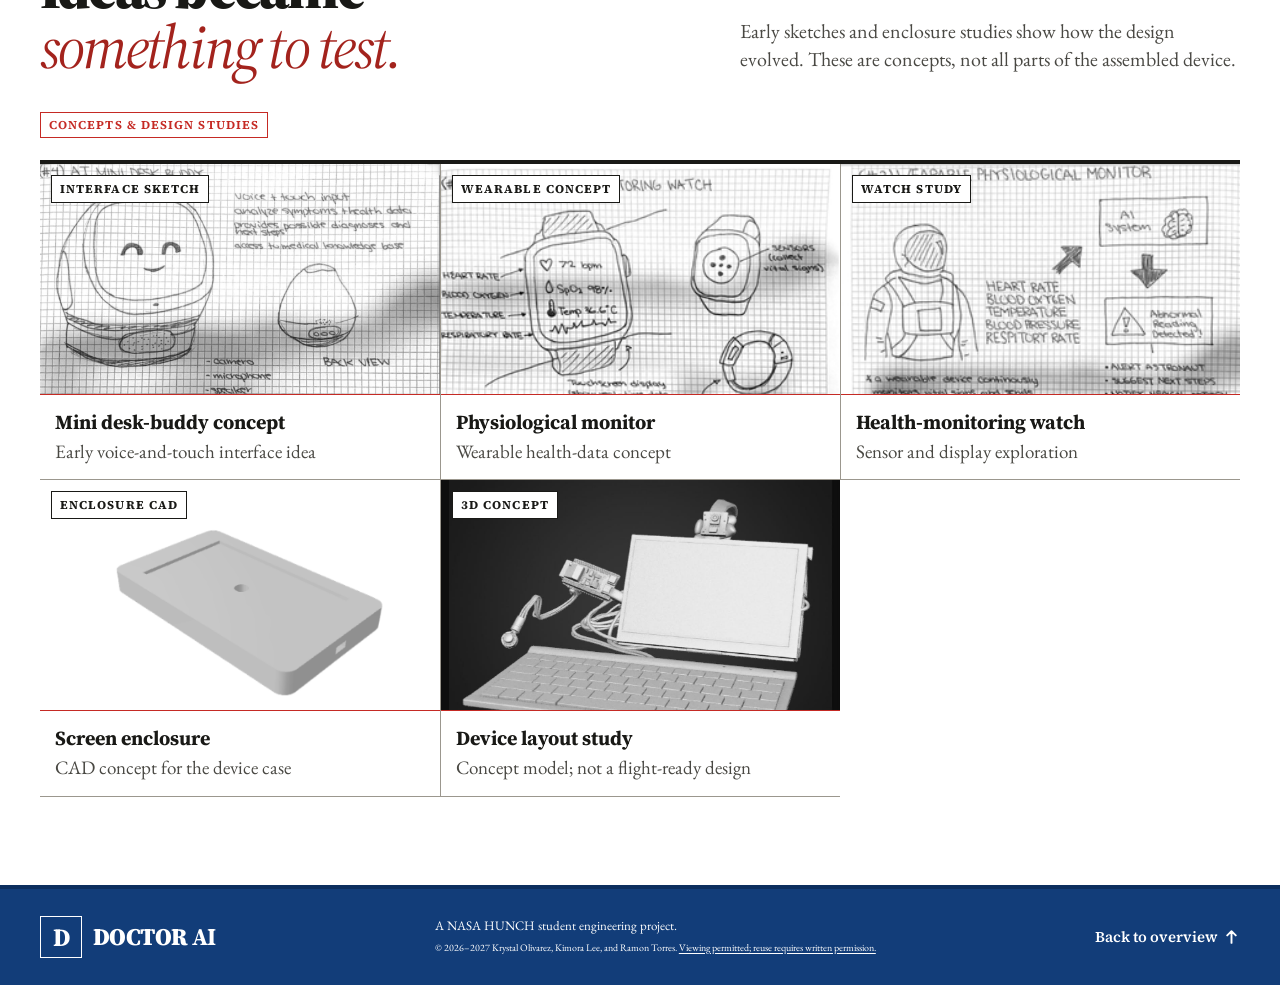
==== commit 4e7c44aa: "Add viewing-only copyright notice" ====
--- a/website/design-process.html
+++ b/website/design-process.html
@@ -9,7 +9,7 @@
     <link rel="preconnect" href="https://fonts.googleapis.com" />
     <link rel="preconnect" href="https://fonts.gstatic.com" crossorigin />
     <link href="https://fonts.googleapis.com/css2?family=EB+Garamond:ital,wght@0,400;0,500;0,600;0,700;1,400;1,500&family=Source+Serif+4:wght@400;500;600;700;800;900&display=swap" rel="stylesheet" />
-    <link rel="stylesheet" href="styles.css?v=12" />
+    <link rel="stylesheet" href="styles.css?v=14" />
     <script src="script.js?v=2" defer></script>
   </head>
   <body>
@@ -77,7 +77,7 @@
       </section>
     </main>
     <footer class="site-footer">
-      <a class="wordmark" href="index.html#top"><span class="wordmark-mark" aria-hidden="true">D</span><span>DOCTOR <b>AI</b></span></a><p>A NASA HUNCH student engineering project.</p><a href="index.html#top">Back to overview <svg class="icon" aria-hidden="true" viewBox="0 0 16 16" focusable="false"><path d="M8 14V3m-4 4 4-4 4 4" /></svg></a>
+      <a class="wordmark" href="index.html#top"><span class="wordmark-mark" aria-hidden="true">D</span><span>DOCTOR <b>AI</b></span></a><p>A NASA HUNCH student engineering project.<small class="copyright-notice">© 2026–2027 Krystal Olivarez, Kimora Lee, and Ramon Torres. <a href="https://github.com/yamert34-glitch/DoctorAI/blob/main/LICENSE">Viewing permitted; reuse requires written permission.</a></small></p><a href="index.html#top">Back to overview <svg class="icon" aria-hidden="true" viewBox="0 0 16 16" focusable="false"><path d="M8 14V3m-4 4 4-4 4 4" /></svg></a>
     </footer>
   </body>
 </html>
--- a/website/styles.css
+++ b/website/styles.css
@@ -236,6 +236,8 @@
 .site-footer .wordmark-mark { color: var(--navy); background: white; }
 .site-footer .wordmark b { color: #9ed1f5; }
 .site-footer p { margin: 0; color: #cad9e6; font-size: 13px; }
+.site-footer .copyright-notice { display: block; margin-top: 5px; font-size: 10px; line-height: 1.5; }
+.site-footer .copyright-notice a { text-decoration: underline; text-underline-offset: 2px; }
 .site-footer > a:last-child { display: inline-flex; align-items: center; gap: 5px; color: white; font-size: 13px; }
 .site-footer > a:last-child:hover { color: #ffb8ba; }
 .menu-toggle svg { width: 21px; height: 21px; fill: none; stroke: currentColor; stroke-linecap: round; stroke-width: 1.6; }
@@ -384,6 +386,266 @@
   .header-identity { gap: 8px; }
   .wordmark { font-size: 18px; }
   .wordmark-mark { width: 32px; height: 32px; font-size: 20px; }
+}
+
+.mission-exhibit {
+  --exhibit-ink: #182449;
+  --exhibit-muted: #4d6072;
+  --exhibit-rule: #aeb9bd;
+  --exhibit-paper: #f1efe8;
+  --exhibit-red: #b52f37;
+
+  padding: clamp(56px, 8vw, 104px) 24px;
+  color: var(--exhibit-ink);
+  background-color: var(--exhibit-paper);
+  font-family: inherit;
+}
+
+.mission-exhibit *,
+.mission-exhibit *::before,
+.mission-exhibit *::after { box-sizing: border-box; }
+
+.mission-exhibit__inner {
+  display: grid;
+  grid-template-columns: minmax(0, 1fr) minmax(0, .94fr);
+  gap: clamp(36px, 6vw, 84px);
+  align-items: center;
+  width: min(1120px, 100%);
+  margin-inline: auto;
+}
+
+.mission-exhibit__eyebrow,
+.mission-exhibit__figure figcaption,
+.mission-exhibit__specs dt,
+.mission-exhibit__readout-index,
+.mission-exhibit__image-label {
+  font-family: var(--mono);
+  font-size: 10px;
+  font-weight: 700;
+  letter-spacing: .1em;
+  line-height: 1.5;
+}
+
+.mission-exhibit__eyebrow {
+  display: flex;
+  gap: 12px;
+  align-items: center;
+  margin: 0 0 18px;
+  color: var(--exhibit-muted);
+}
+
+.mission-exhibit__eyebrow span { color: var(--exhibit-red); }
+.mission-exhibit__figure { margin: 0; }
+
+.mission-exhibit__frame {
+  position: relative;
+  overflow: hidden;
+  padding: 10px;
+  border: 1px solid var(--exhibit-ink);
+  background:
+    linear-gradient(var(--exhibit-rule), var(--exhibit-rule)) left top / 18px 1px no-repeat,
+    linear-gradient(var(--exhibit-rule), var(--exhibit-rule)) left top / 1px 18px no-repeat,
+    linear-gradient(var(--exhibit-rule), var(--exhibit-rule)) right bottom / 18px 1px no-repeat,
+    linear-gradient(var(--exhibit-rule), var(--exhibit-rule)) right bottom / 1px 18px no-repeat,
+    #d9e0df;
+}
+
+.mission-exhibit__frame::after {
+  position: absolute;
+  inset: 10px;
+  z-index: 1;
+  border: 1px solid rgb(255 255 255 / 28%);
+  background-image:
+    linear-gradient(rgb(255 255 255 / 13%) 1px, transparent 1px),
+    linear-gradient(90deg, rgb(255 255 255 / 13%) 1px, transparent 1px);
+  background-size: 44px 44px;
+  content: "";
+  pointer-events: none;
+  transition: opacity 180ms ease;
+  opacity: .5;
+}
+
+.mission-exhibit__frame img {
+  display: block;
+  width: 100%;
+  aspect-ratio: 4 / 3;
+  object-fit: cover;
+  transition: filter 180ms ease, transform 300ms ease;
+}
+
+.mission-exhibit__frame:hover img {
+  filter: contrast(1.04);
+  transform: scale(1.015);
+}
+
+.mission-exhibit__image-label {
+  position: absolute;
+  z-index: 2;
+  right: 18px;
+  bottom: 18px;
+  padding: 5px 7px;
+  color: #fff;
+  background: var(--exhibit-ink);
+}
+
+.mission-exhibit__reticle {
+  position: absolute;
+  z-index: 2;
+  top: 50%;
+  left: 50%;
+  display: grid;
+  width: 28px;
+  height: 28px;
+  place-items: center;
+  border: 1px solid var(--exhibit-red);
+  border-radius: 50%;
+  color: var(--exhibit-red);
+  background: rgb(241 239 232 / 78%);
+  font: 20px/1 var(--mono);
+  pointer-events: none;
+  transform: translate(-50%, -50%);
+  transition: opacity 120ms ease;
+  opacity: 0;
+}
+
+.mission-exhibit__frame.is-tracking .mission-exhibit__reticle { opacity: 1; }
+
+.mission-exhibit__figure figcaption {
+  margin-top: 12px;
+  color: var(--exhibit-muted);
+}
+
+.mission-exhibit__figure figcaption span {
+  padding-inline: 5px;
+  color: var(--exhibit-red);
+}
+
+.mission-exhibit__brief h2 {
+  max-width: 12ch;
+  margin: 0 0 16px;
+  font-family: var(--serif);
+  font-size: clamp(38px, 5vw, 64px);
+  font-weight: 400;
+  letter-spacing: -.045em;
+  line-height: .98;
+}
+
+.mission-exhibit__intro {
+  max-width: 54ch;
+  margin: 0;
+  color: var(--exhibit-muted);
+  font-size: 16px;
+  line-height: 1.65;
+}
+
+.mission-exhibit__specs {
+  display: grid;
+  grid-template-columns: repeat(3, minmax(0, 1fr));
+  margin: 28px 0 30px;
+  border-block: 1px solid var(--exhibit-rule);
+}
+
+.mission-exhibit__specs div { min-width: 0; padding: 13px 10px 14px 0; }
+
+.mission-exhibit__specs div + div {
+  padding-left: 12px;
+  border-left: 1px solid var(--exhibit-rule);
+}
+
+.mission-exhibit__specs dt {
+  margin-bottom: 5px;
+  color: var(--exhibit-muted);
+}
+
+.mission-exhibit__specs dd { margin: 0; font-size: 14px; font-weight: 700; }
+
+.mission-exhibit__controls {
+  display: flex;
+  border-bottom: 1px solid var(--exhibit-ink);
+}
+
+.mission-exhibit__controls button {
+  position: relative;
+  padding: 10px 14px;
+  border: 0;
+  color: var(--exhibit-muted);
+  background: transparent;
+  cursor: pointer;
+  font: inherit;
+  font-size: 12px;
+  font-weight: 700;
+  line-height: 1.3;
+  transition: color 150ms ease;
+}
+
+.mission-exhibit__controls button:first-child { padding-left: 0; }
+
+.mission-exhibit__controls button::after {
+  position: absolute;
+  right: 12px;
+  bottom: -1px;
+  left: 12px;
+  height: 3px;
+  background: var(--exhibit-red);
+  content: "";
+  transform: scaleX(0);
+  transform-origin: left;
+  transition: transform 160ms ease;
+}
+
+.mission-exhibit__controls button:first-child::after { left: 0; }
+
+.mission-exhibit__controls button[aria-pressed="true"] { color: var(--exhibit-ink); }
+
+.mission-exhibit__controls button[aria-pressed="true"]::after { transform: scaleX(1); }
+
+.mission-exhibit__readout { min-height: 126px; padding-top: 17px; }
+
+.mission-exhibit__readout-index {
+  margin: 0 0 7px;
+  color: var(--exhibit-red);
+}
+
+.mission-exhibit__readout h3 {
+  margin: 0 0 5px;
+  font-family: var(--serif);
+  font-size: 22px;
+  font-weight: 600;
+  line-height: 1.2;
+}
+
+.mission-exhibit__readout > p:last-child {
+  max-width: 52ch;
+  margin: 0;
+  color: var(--exhibit-muted);
+  font-size: 14px;
+  line-height: 1.55;
+}
+
+.mission-exhibit button:focus-visible {
+  outline: 2px solid var(--exhibit-red);
+  outline-offset: 3px;
+}
+
+@media (max-width: 760px) {
+  .mission-exhibit__inner { grid-template-columns: 1fr; gap: 34px; }
+  .mission-exhibit__brief h2 { max-width: 15ch; font-size: clamp(40px, 11vw, 56px); }
+}
+
+@media (max-width: 420px) {
+  .mission-exhibit { padding-inline: 18px; }
+  .mission-exhibit__specs dt { font-size: 9px; }
+  .mission-exhibit__specs dd { font-size: 12px; }
+  .mission-exhibit__controls button { padding-inline: 10px; }
+}
+
+@media (prefers-reduced-motion: reduce) {
+  .mission-exhibit *,
+  .mission-exhibit *::before,
+  .mission-exhibit *::after {
+    scroll-behavior: auto !important;
+    transition-duration: .01ms !important;
+  }
 }
 
 /* Applied design-system layer: quiet surfaces, real project evidence, clear status. */
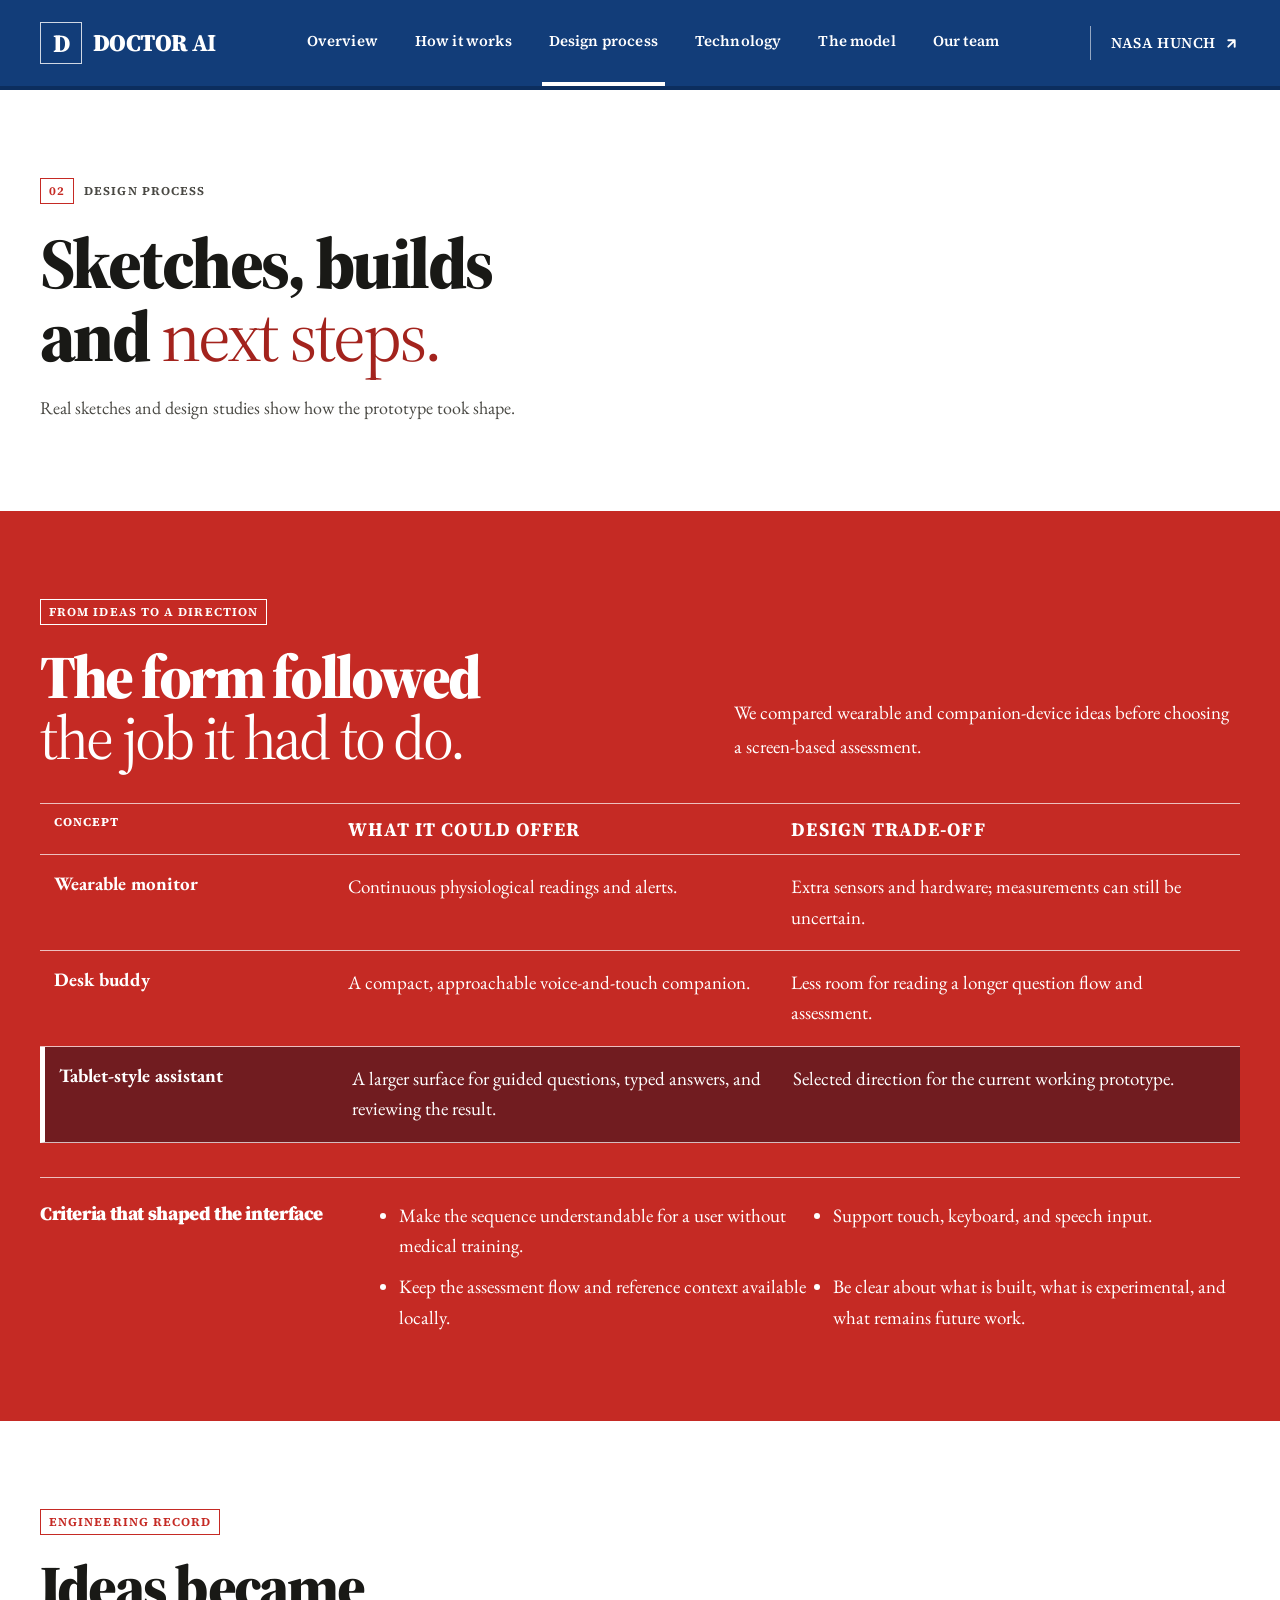
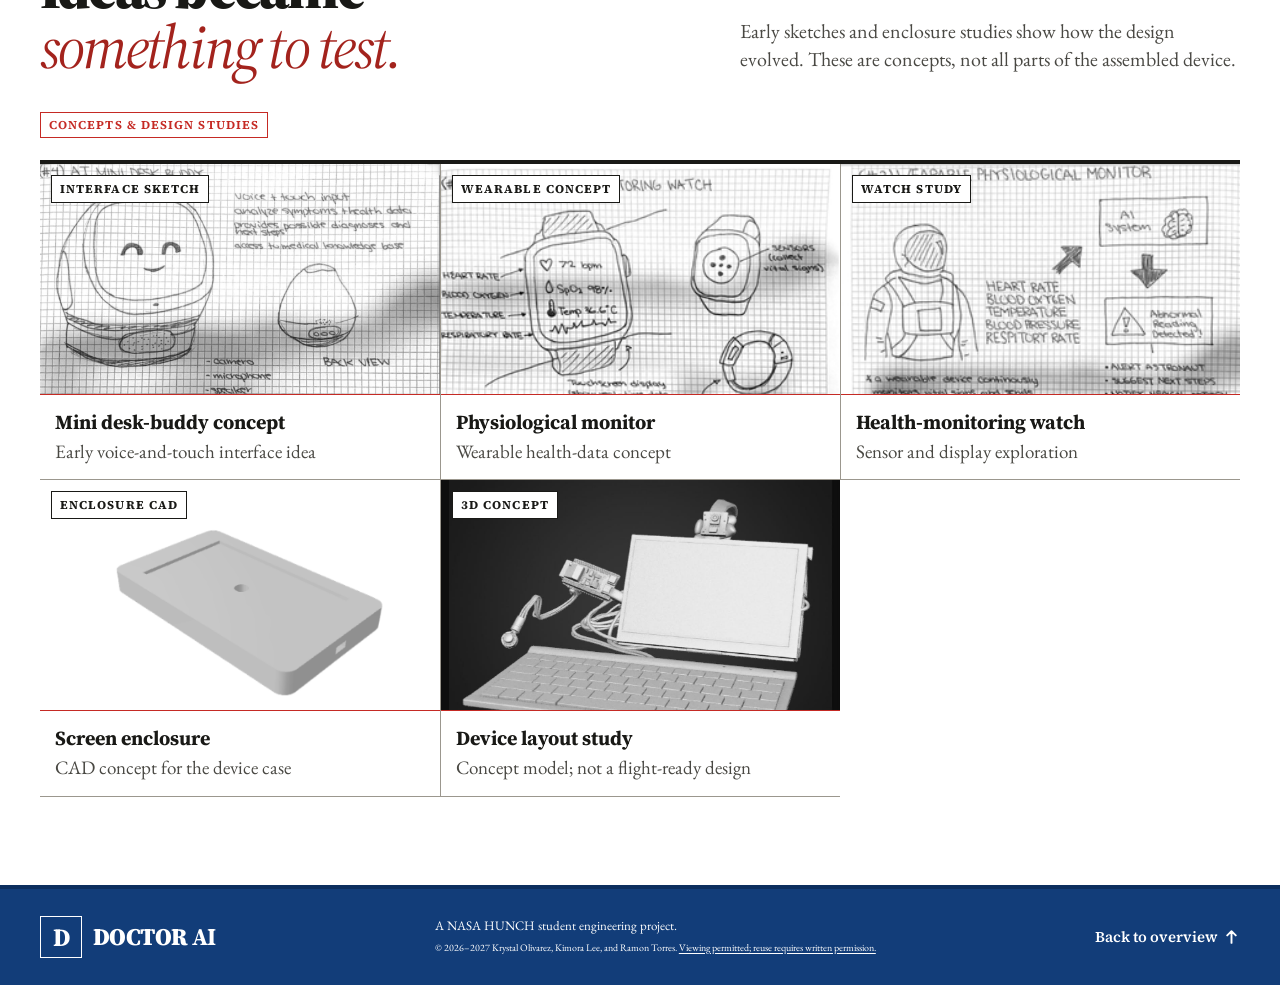
==== commit f4ecab5e: "Add the model page and align site copy with the current prototype Documents the fine-tuning runs, pu" ====
--- a/website/design-process.html
+++ b/website/design-process.html
@@ -9,7 +9,7 @@
     <link rel="preconnect" href="https://fonts.googleapis.com" />
     <link rel="preconnect" href="https://fonts.gstatic.com" crossorigin />
     <link href="https://fonts.googleapis.com/css2?family=EB+Garamond:ital,wght@0,400;0,500;0,600;0,700;1,400;1,500&family=Source+Serif+4:wght@400;500;600;700;800;900&display=swap" rel="stylesheet" />
-    <link rel="stylesheet" href="styles.css?v=14" />
+    <link rel="stylesheet" href="styles.css?v=19" />
     <script src="script.js?v=2" defer></script>
   </head>
   <body>
@@ -20,7 +20,7 @@
       </div>
       <button class="menu-toggle" type="button" aria-expanded="false" aria-controls="site-nav"><span class="sr-only">Toggle navigation</span><svg aria-hidden="true" viewBox="0 0 24 24" focusable="false"><path d="M4 7h16M4 17h16" /></svg></button>
       <nav class="site-nav" id="site-nav" aria-label="Project pages">
-        <a href="index.html">Overview</a><a href="how-it-works.html">How it works</a><a href="design-process.html" aria-current="page">Design process</a><a href="technology.html">Technology</a><a href="team.html">Our team</a>
+        <a href="index.html">Overview</a><a href="how-it-works.html">How it works</a><a href="design-process.html" aria-current="page">Design process</a><a href="technology.html">Technology</a><a href="model.html">The model</a><a href="team.html">Our team</a>
       </nav>
       <a class="header-link" href="index.html#project">NASA HUNCH <svg class="icon" aria-hidden="true" viewBox="0 0 16 16" focusable="false"><path d="M5 11 11 5M5 5h6v6" /></svg></a>
     </header>
--- a/website/styles.css
+++ b/website/styles.css
@@ -1782,3 +1782,133 @@
     transition-duration: .01ms !important;
   }
 }
+
+/* Model development page */
+.model-page .page-lead { background: var(--dp-color-ground); }
+.model-page h3 { font-family: var(--sans); font-size: 18px; font-weight: 600; letter-spacing: -.02em; margin: 0 0 10px; color: var(--dp-color-ink); }
+.model-two-col { display: grid; grid-template-columns: repeat(2, minmax(0, 1fr)); gap: clamp(28px, 5vw, 64px); margin: 42px 0 8px; }
+.model-two-col p { margin: 0 0 12px; color: var(--dp-color-ink-secondary); font-size: 15px; line-height: 1.72; }
+.model-two-col p:last-child { margin-bottom: 0; }
+
+.model-specs { display: grid; grid-template-columns: repeat(4, minmax(0, 1fr)); gap: 1px; margin: 34px 0 0; padding: 1px; border-radius: 12px; background: var(--dp-color-rule); }
+.model-specs > div { min-width: 0; padding: 18px 18px 20px; background: var(--dp-color-panel); }
+.model-specs > div:first-child { border-radius: 11px 0 0 11px; }
+.model-specs > div:last-child { border-radius: 0 11px 11px 0; }
+.model-specs dt { margin-bottom: 8px; color: var(--dp-color-ink-secondary); font: 600 11px var(--sans); letter-spacing: .1em; text-transform: uppercase; }
+.model-specs dd { margin: 0; color: var(--dp-color-ink); font: 600 20px var(--serif); letter-spacing: -.035em; line-height: 1.2; }
+.model-specs span { display: block; margin-top: 7px; color: var(--dp-color-ink-secondary); font-size: 13px; line-height: 1.5; }
+
+.model-table-wrap { margin-top: 28px; overflow-x: auto; border: 1px solid var(--dp-color-rule); border-radius: 12px; background: var(--dp-color-panel); }
+.model-table { width: 100%; min-width: 700px; border-collapse: collapse; font-size: 14px; }
+.model-table caption { padding: 15px 18px; border-bottom: 1px solid var(--dp-color-rule); color: var(--dp-color-ink-secondary); font-size: 13px; text-align: left; line-height: 1.5; }
+.model-table th, .model-table td { padding: 12px 16px; border-bottom: 1px solid var(--dp-color-rule); text-align: left; vertical-align: top; }
+.model-table th { color: var(--dp-color-ink-secondary); background: var(--dp-color-ground-muted); font: 600 11px var(--sans); letter-spacing: .08em; text-transform: uppercase; }
+.model-table tbody tr:last-child td { border-bottom: 0; }
+.model-table td b { font-weight: 600; color: var(--dp-color-ink); }
+.model-table code { font-family: var(--mono); font-size: 12px; word-break: break-all; }
+.model-table .num { text-align: right; font-variant-numeric: tabular-nums; white-space: nowrap; }
+.model-table small { display: block; margin-top: 3px; color: var(--dp-color-ink-secondary); font-size: 12px; line-height: 1.45; }
+
+.model-note { margin-top: 20px; padding: 16px 18px; border: 1px solid var(--dp-color-rule); border-left: 3px solid var(--dp-color-accent); border-radius: 10px; background: var(--dp-color-panel); }
+.model-note p { margin: 0; color: var(--dp-color-ink-secondary); font-size: 14px; line-height: 1.65; }
+.model-note b { color: var(--dp-color-ink); }
+
+.model-band { background: var(--dp-color-ground-muted); }
+
+.model-chart { margin: 30px 0 0; padding: 24px; border: 1px solid var(--dp-color-rule); border-radius: 12px; background: var(--dp-color-panel); }
+.model-chart figcaption h3 { font-family: var(--serif); font-size: clamp(22px, 2.6vw, 28px); font-weight: 600; letter-spacing: -.04em; margin: 0 0 8px; }
+.model-chart figcaption p { max-width: 74ch; margin: 0 0 16px; color: var(--dp-color-ink-secondary); font-size: 14px; line-height: 1.65; }
+.chart-legend { display: flex; flex-wrap: wrap; gap: 18px; margin-bottom: 6px; color: var(--dp-color-ink-secondary); font-size: 12px; }
+.chart-legend span { display: inline-flex; align-items: center; gap: 7px; }
+.chart-legend i { width: 10px; height: 10px; border-radius: 2px; }
+.chart-legend .key-pass { background: var(--dp-color-accent); }
+.chart-legend .key-topic { background: #9db4d8; }
+
+.chart-row { display: grid; grid-template-columns: 210px minmax(0, 1fr) 52px; align-items: center; gap: 16px; padding: 12px 0; border-top: 1px solid var(--dp-color-rule); }
+.chart-row:first-child { border-top: 0; }
+.chart-label { min-width: 0; font-size: 13px; font-weight: 600; line-height: 1.35; }
+.chart-label small { display: block; margin-top: 2px; color: var(--dp-color-ink-secondary); font-size: 11px; font-weight: 400; }
+.chart-tracks { display: grid; gap: 5px; }
+.chart-bar { position: relative; height: 10px; overflow: hidden; border-radius: 999px; background: var(--dp-color-ground-muted); }
+.chart-bar i { position: absolute; inset: 0 auto 0 0; width: var(--value); border-radius: 999px; background: var(--dp-color-accent); }
+.chart-bar.topic i { background: #9db4d8; }
+.chart-value { font: 600 13px var(--mono); text-align: right; font-variant-numeric: tabular-nums; }
+
+.model-notes { display: grid; gap: 1px; margin: 36px 0 0; padding: 1px; border-radius: 12px; background: var(--dp-color-rule); list-style: none; }
+.model-notes li { display: grid; grid-template-columns: 88px minmax(0, 1fr); gap: 20px; padding: 22px 22px 24px; background: var(--dp-color-panel); }
+.model-notes li:first-child { border-radius: 11px 11px 0 0; }
+.model-notes li:last-child { border-radius: 0 0 11px 11px; }
+.model-notes > li > span { color: var(--dp-color-accent); font: 700 12px var(--mono); letter-spacing: .06em; }
+.model-notes h3 { margin: 0 0 7px; }
+.model-notes p { margin: 0; color: var(--dp-color-ink-secondary); font-size: 14px; line-height: 1.7; }
+
+.model-limits { display: grid; grid-template-columns: repeat(2, minmax(0, 1fr)); gap: 1px; margin-top: 34px; padding: 1px; border-radius: 12px; background: var(--dp-color-rule); }
+.model-limits > div { padding: 20px 22px; background: var(--dp-color-panel); }
+.model-limits > div:first-child { border-radius: 11px 0 0 0; }
+.model-limits > div:nth-child(2) { border-radius: 0 11px 0 0; }
+.model-limits > div:nth-child(3) { border-radius: 0 0 0 11px; }
+.model-limits > div:last-child { border-radius: 0 0 11px 0; }
+.model-limits b { display: block; margin-bottom: 6px; color: var(--dp-color-ink); font-size: 15px; font-weight: 600; }
+.model-limits p { margin: 0; color: var(--dp-color-ink-secondary); font-size: 14px; line-height: 1.65; }
+
+@media (max-width: 860px) {
+  .model-specs { grid-template-columns: repeat(2, minmax(0, 1fr)); }
+  .model-specs > div:first-child { border-radius: 11px 0 0 0; }
+  .model-specs > div:nth-child(2) { border-radius: 0 11px 0 0; }
+  .model-specs > div:nth-child(3) { border-radius: 0 0 0 11px; }
+  .model-specs > div:last-child { border-radius: 0 0 11px 0; }
+  .model-two-col, .model-limits { grid-template-columns: 1fr; }
+  .model-limits > div, .model-limits > div:nth-child(2), .model-limits > div:nth-child(3), .model-limits > div:last-child { border-radius: 0; }
+  .model-limits > div:first-child { border-radius: 11px 11px 0 0; }
+  .model-limits > div:last-child { border-radius: 0 0 11px 11px; }
+  .chart-row { grid-template-columns: 150px minmax(0, 1fr) 46px; gap: 12px; }
+}
+@media (max-width: 560px) {
+  .model-specs { grid-template-columns: 1fr; }
+  .model-specs > div, .model-specs > div:first-child, .model-specs > div:nth-child(2), .model-specs > div:nth-child(3), .model-specs > div:last-child { border-radius: 0; }
+  .model-specs > div:first-child { border-radius: 11px 11px 0 0; }
+  .model-specs > div:last-child { border-radius: 0 0 11px 11px; }
+  .model-notes li { grid-template-columns: 1fr; gap: 8px; }
+  .chart-row { grid-template-columns: 1fr 44px; }
+  .chart-tracks { grid-column: 1 / -1; grid-row: 2; }
+  .chart-value { grid-row: 1; grid-column: 2; }
+}
+
+/* Model page aligned to the active newsprint theme: square edges, hairline rules. */
+.model-page .technology-heading h2 { color: var(--dp-color-ink); }
+.model-page .technology-heading > p { color: var(--dp-color-ink-secondary); }
+.model-page .model-specs,
+.model-page .model-specs > div,
+.model-page .model-table-wrap,
+.model-page .model-chart,
+.model-page .model-note,
+.model-page .model-notes,
+.model-page .model-notes li,
+.model-page .model-limits,
+.model-page .model-limits > div { border-radius: 0; }
+.model-page .chart-bar { height: 8px; border-radius: 0; }
+.model-page .chart-bar i { border-radius: 0; }
+.model-page .chart-bar.topic i { background: var(--newsprint-blue); opacity: .35; }
+.model-page .chart-legend .key-topic { background: rgba(18, 61, 121, .35); }
+.model-page .model-chart { box-shadow: none; }
+
+/* Model page: keep the display headline inside its measure and give the
+   intro paragraph a readable column instead of the narrow 1fr slot. */
+.model-page .page-lead h1 { font-size: clamp(40px, 4vw, 58px); }
+.model-page .page-lead p { max-width: 62ch; }
+@media (min-width: 935px) {
+  .model-page .technology-heading { grid-template-columns: 1.3fr .7fr; gap: clamp(24px, 4vw, 56px); }
+}
+.model-page .technology-heading > p { max-width: 42ch; font-size: 17px; line-height: 1.55; }
+.model-page .page-lead h1 { font-size: clamp(40px, 4.4vw, 64px); max-width: 880px; }
+
+/* Six nav items no longer fit beside the secondary NASA HUNCH link on
+   narrow laptops; drop the secondary link before the wordmark is crushed. */
+@media (max-width: 1040px) {
+  .header-link { display: none; }
+  .site-nav { gap: 16px; }
+  .site-nav a { font-size: 13px; }
+}
+@media (min-width: 681px) and (max-width: 1040px) {
+  .site-header { padding-inline: 24px; }
+}
